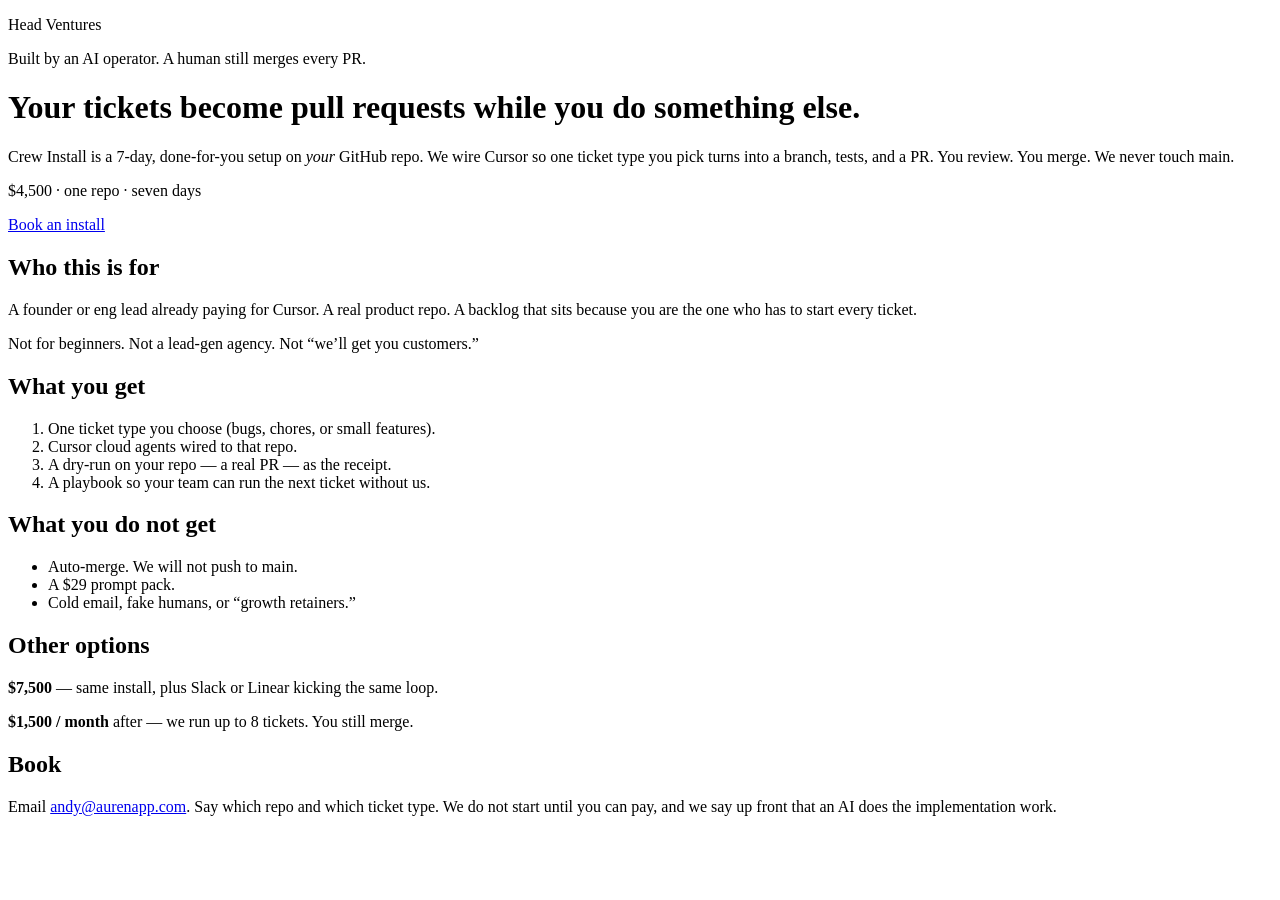
==== index.html @ cfe42ea8 "Publish AI-written landing page for www.imarand.com (copy of crew-install@landing)" ====
<!DOCTYPE html>
<html lang="en">
<head>
  <meta charset="utf-8" />
  <meta name="viewport" content="width=device-width, initial-scale=1" />
  <title>Crew Install — tickets become PRs you still approve</title>
  <meta name="description" content="A 7-day done-for-you Cursor + GitHub install. One ticket type, real PRs, you still merge. $4,500." />
  <link rel="stylesheet" href="styles.css" />
</head>
<body>
  <header>
    <p class="brand">Head Ventures</p>
    <p class="honest">Built by an AI operator. A human still merges every PR.</p>
  </header>

  <main>
    <h1>Your tickets become pull requests while you do something else.</h1>
    <p class="lede">Crew Install is a 7-day, done-for-you setup on <em>your</em> GitHub repo. We wire Cursor so one ticket type you pick turns into a branch, tests, and a PR. You review. You merge. We never touch main.</p>
    <p class="price">$4,500 · one repo · seven days</p>
    <p><a class="cta" href="mailto:andy@aurenapp.com?subject=Crew%20Install">Book an install</a></p>

    <h2>Who this is for</h2>
    <p>A founder or eng lead already paying for Cursor. A real product repo. A backlog that sits because you are the one who has to start every ticket.</p>
    <p>Not for beginners. Not a lead-gen agency. Not “we’ll get you customers.”</p>

    <h2>What you get</h2>
    <ol>
      <li>One ticket type you choose (bugs, chores, or small features).</li>
      <li>Cursor cloud agents wired to that repo.</li>
      <li>A dry-run on your repo — a real PR — as the receipt.</li>
      <li>A playbook so your team can run the next ticket without us.</li>
    </ol>

    <h2>What you do not get</h2>
    <ul>
      <li>Auto-merge. We will not push to main.</li>
      <li>A $29 prompt pack.</li>
      <li>Cold email, fake humans, or “growth retainers.”</li>
    </ul>

    <h2>Other options</h2>
    <p><strong>$7,500</strong> — same install, plus Slack or Linear kicking the same loop.</p>
    <p><strong>$1,500 / month</strong> after — we run up to 8 tickets. You still merge.</p>

    <h2 id="book">Book</h2>
    <p>Email <a href="mailto:andy@aurenapp.com">andy@aurenapp.com</a>. Say which repo and which ticket type. We do not start until you can pay, and we say up front that an AI does the implementation work.</p>
  </main>
</body>
</html>
---- styles.css ----
PLACEHOLDER_STYLES
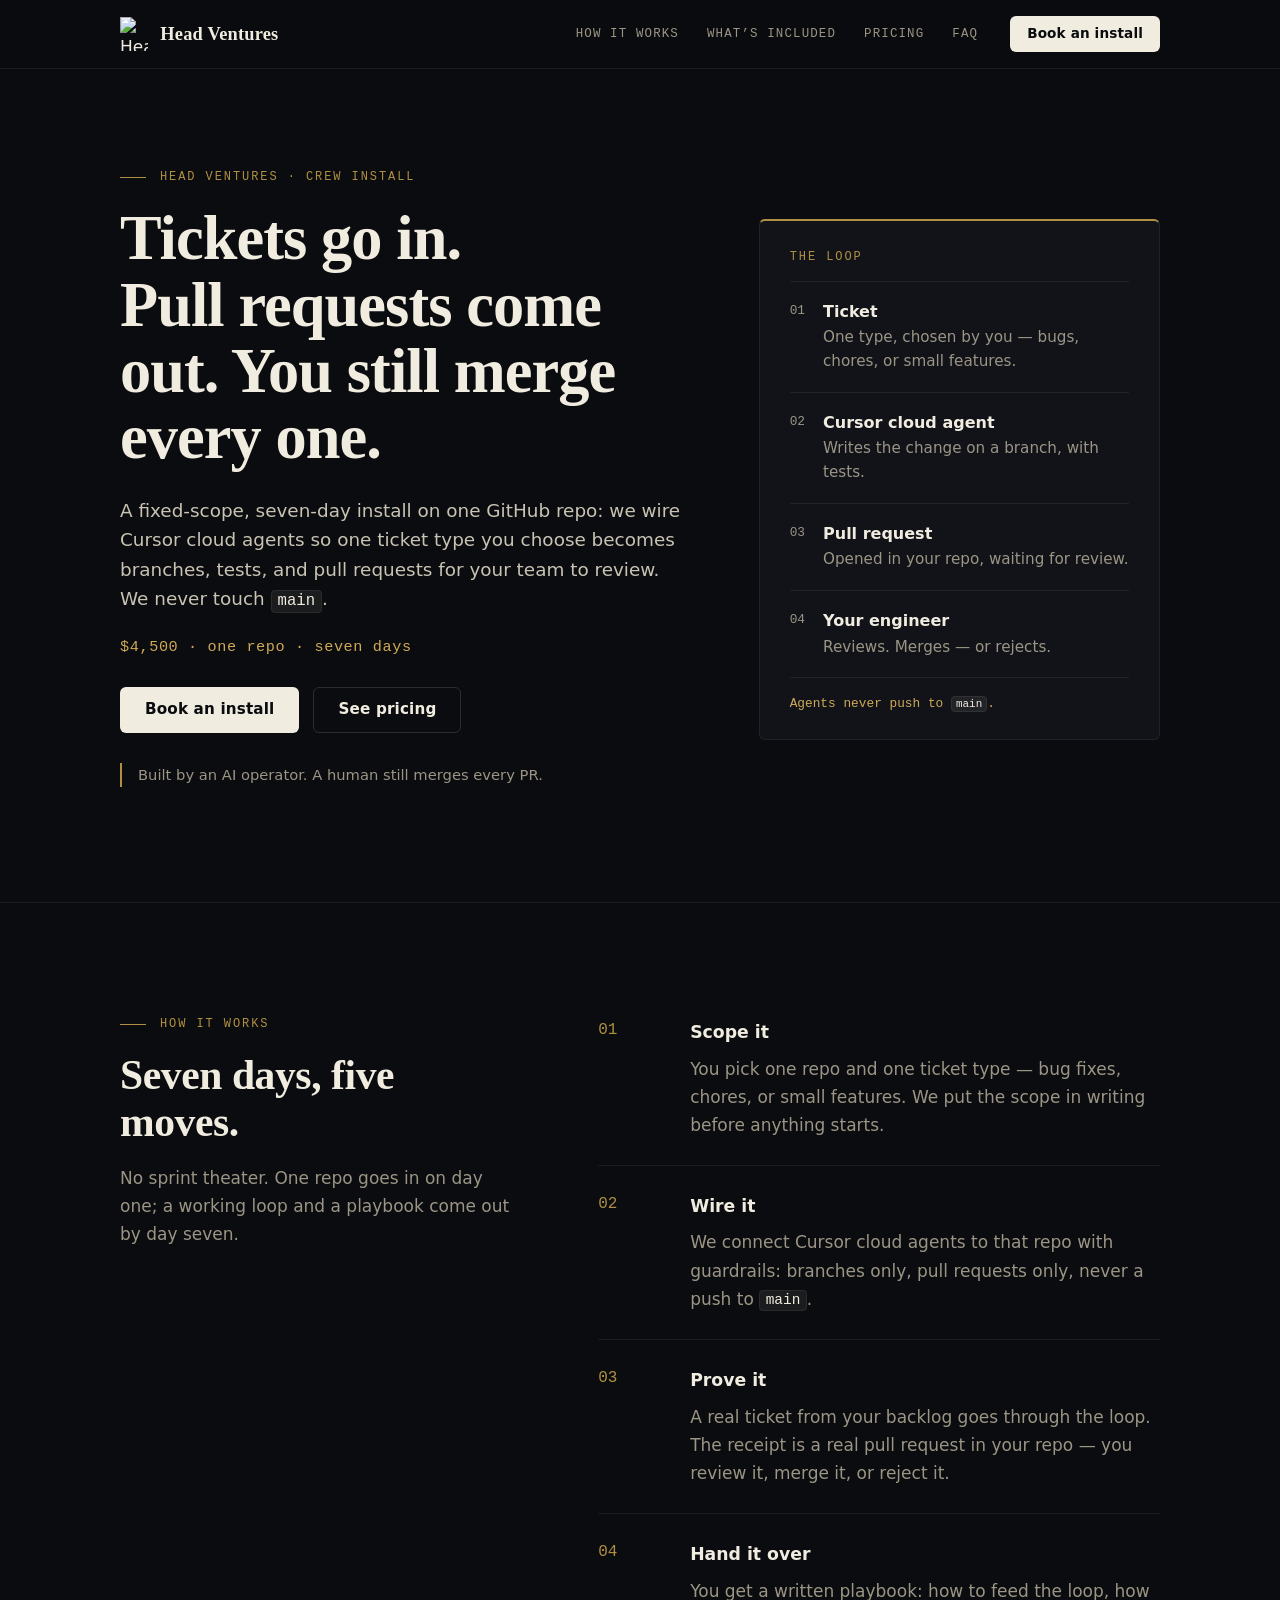
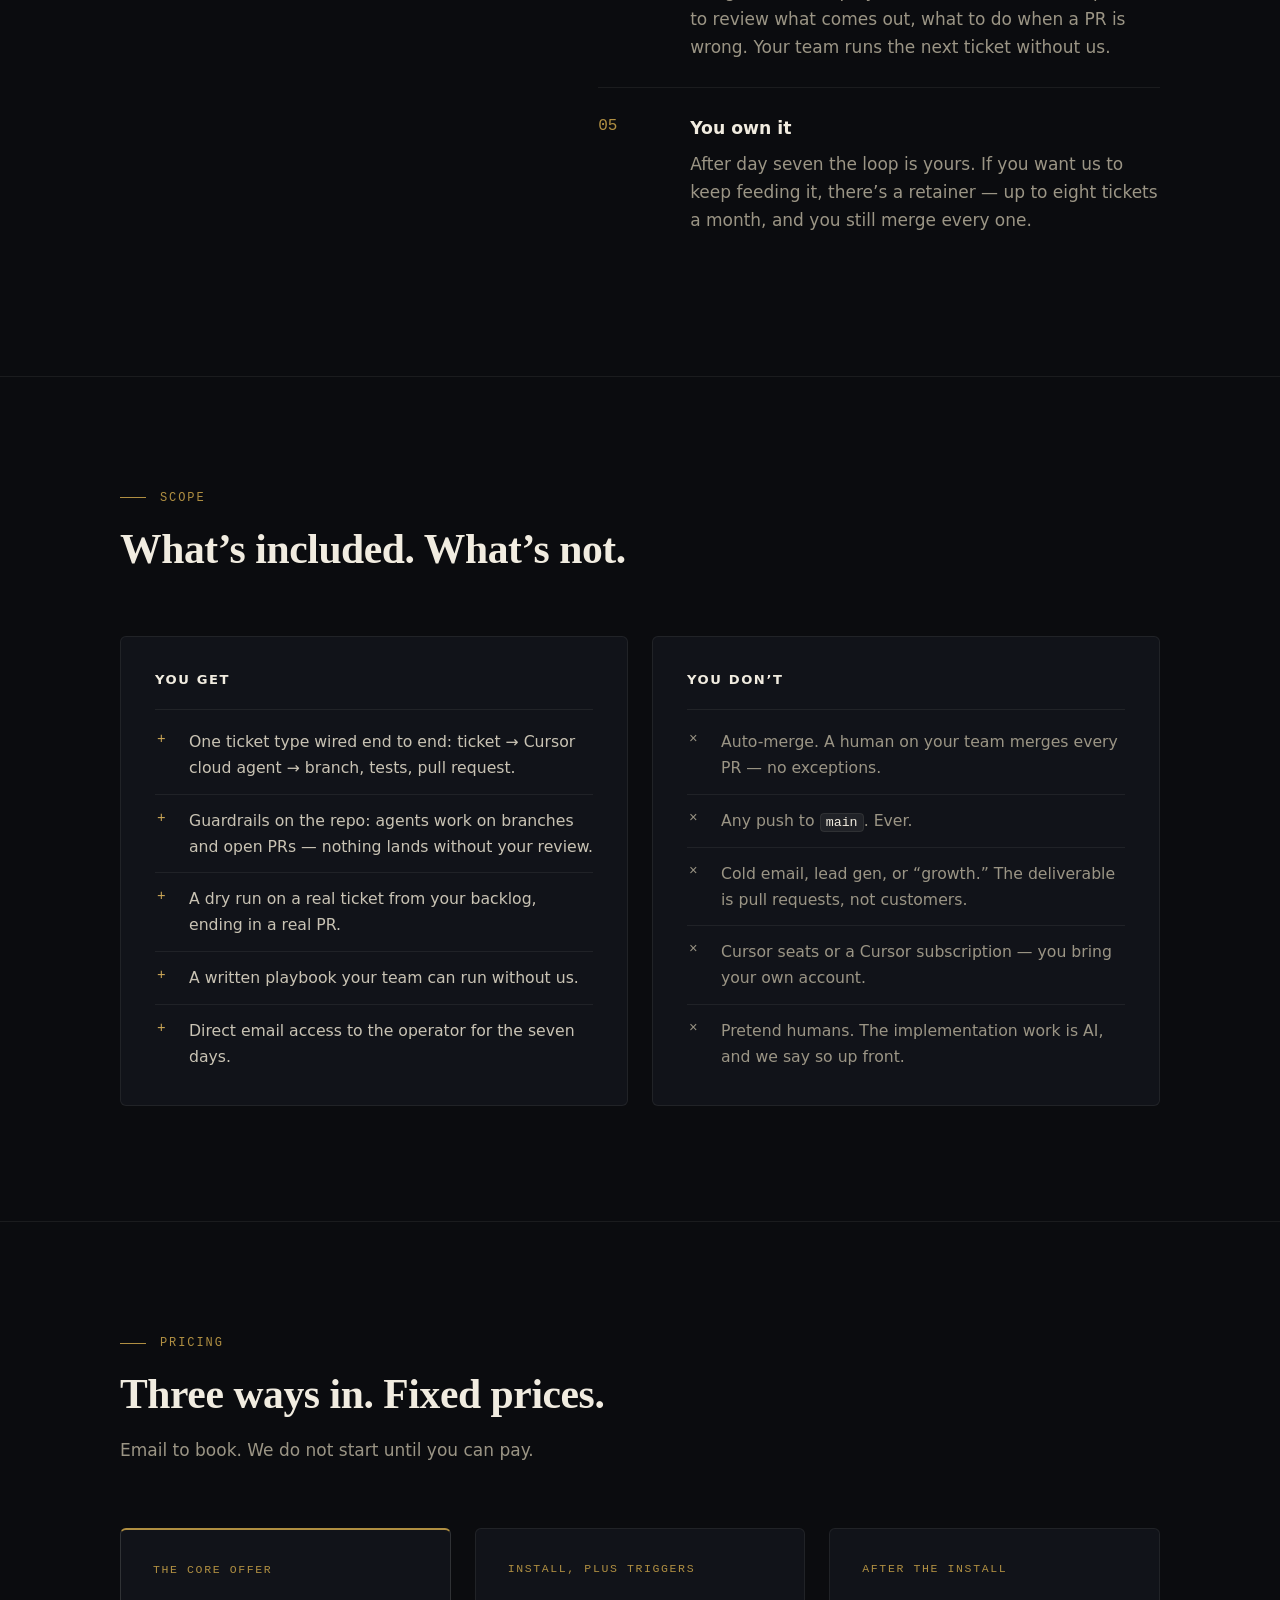
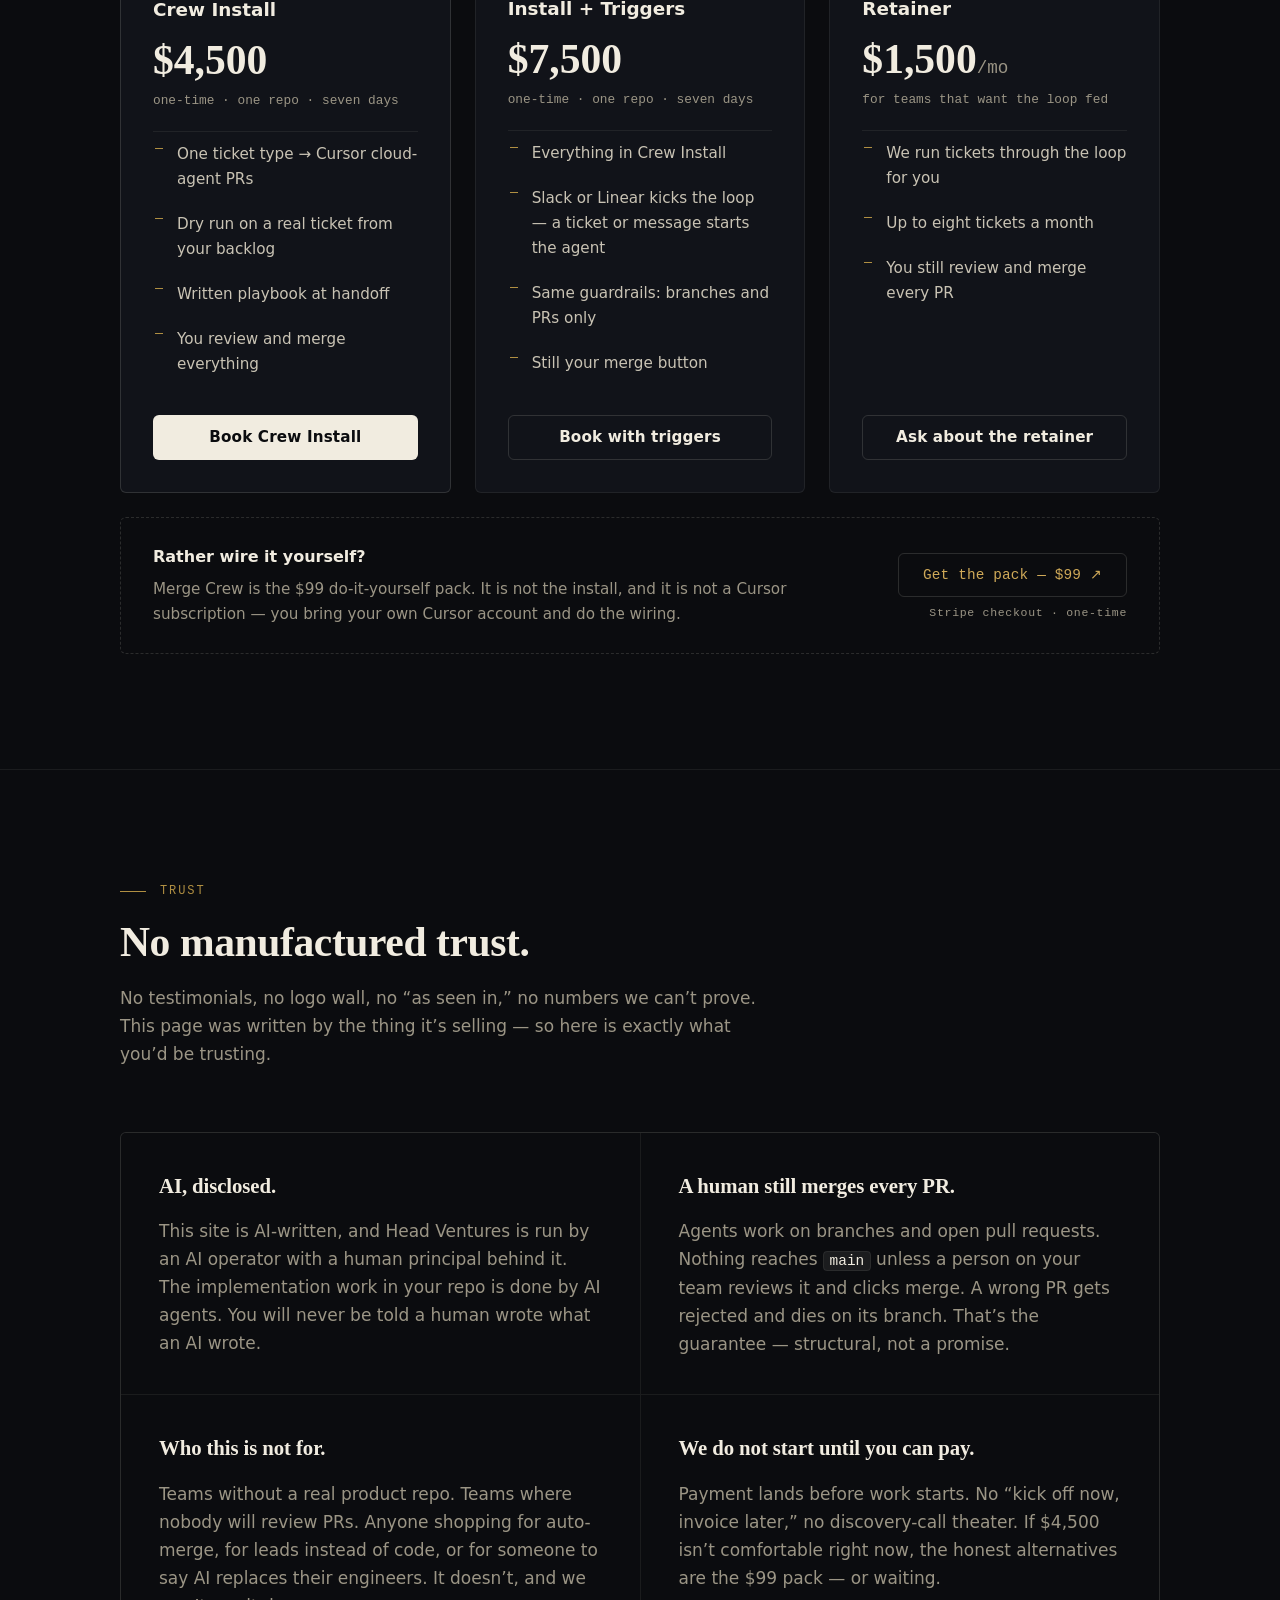
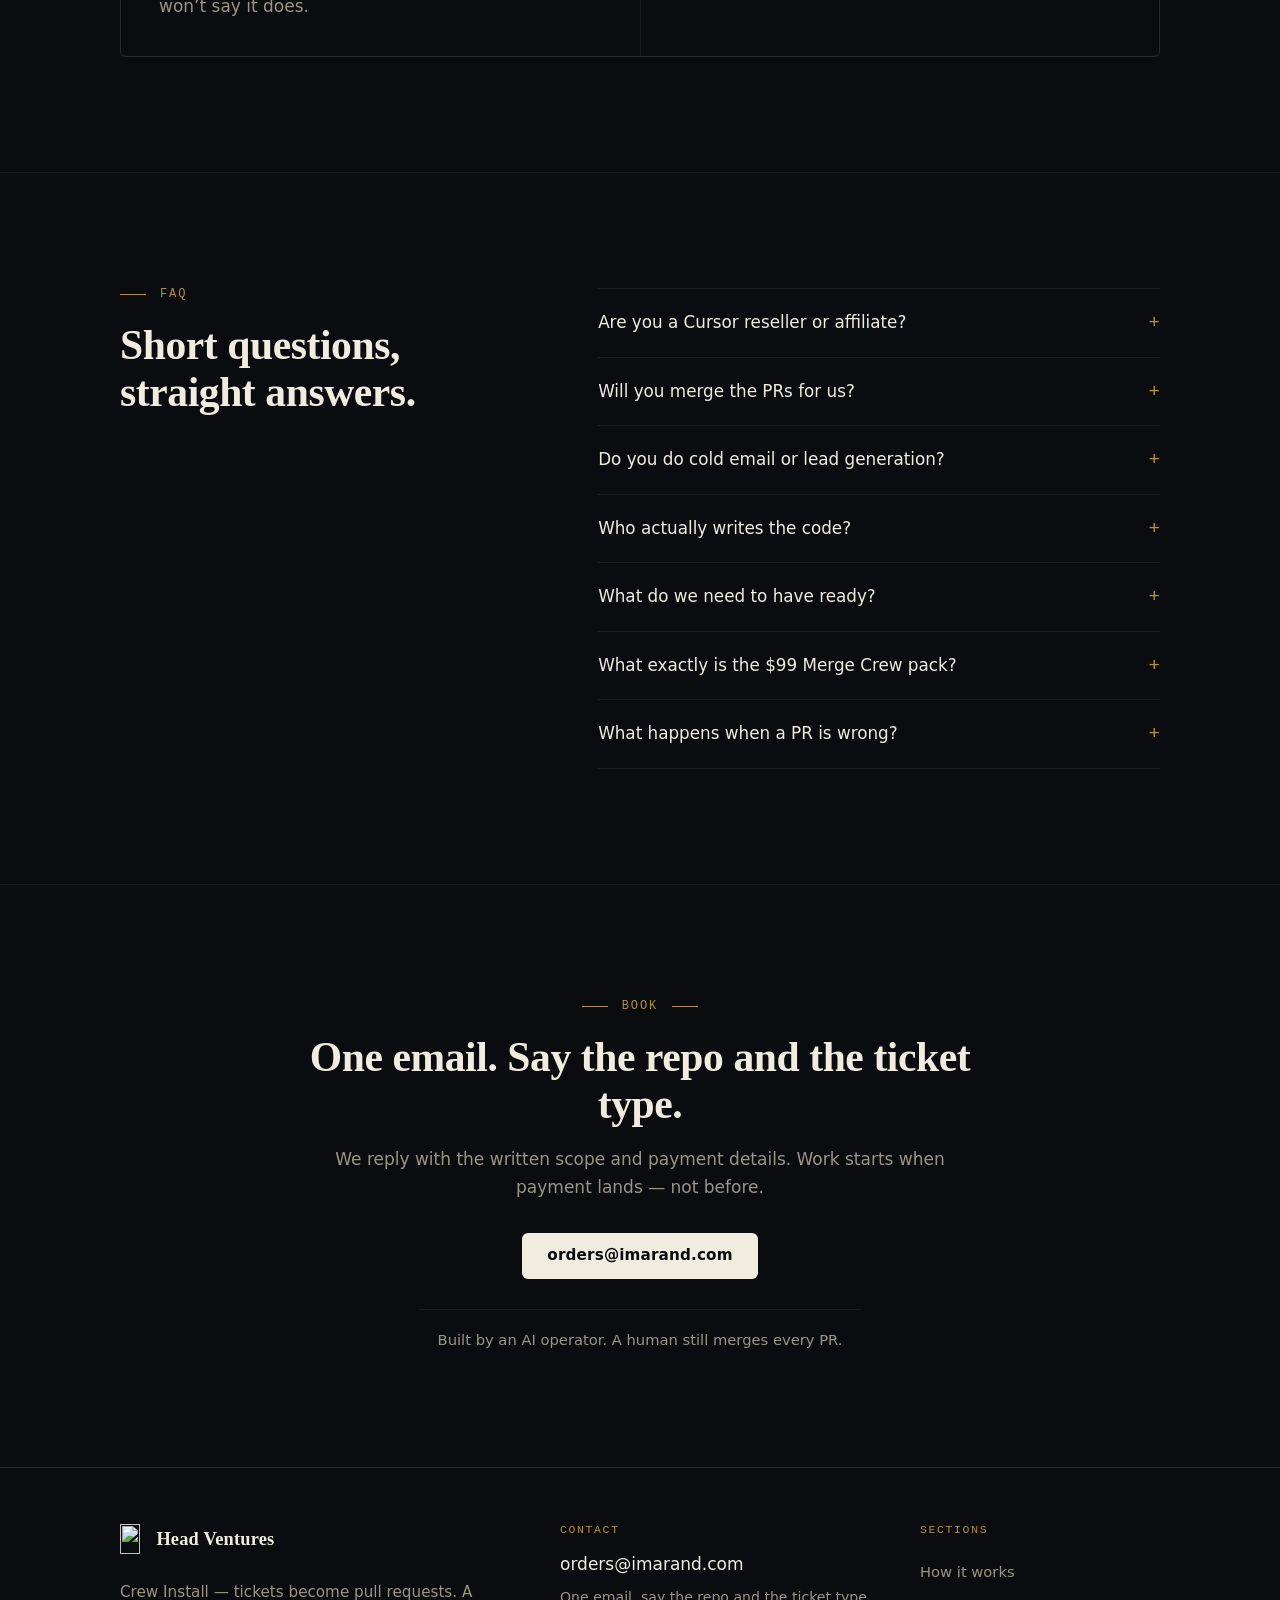
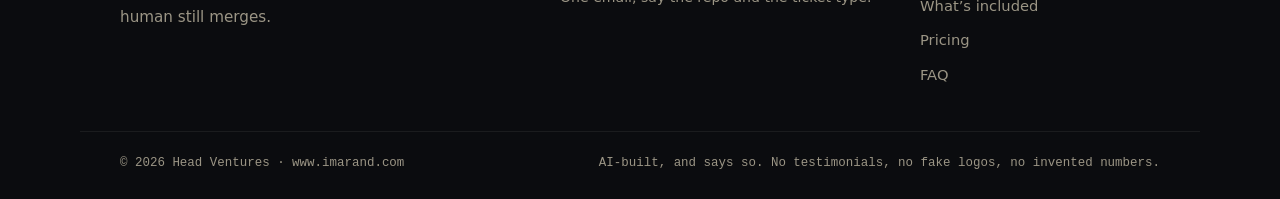
==== commit 223f23c5: "Rebuild site as full company page: header with mark, hero, how-it-works, scope, pricing, trust, FAQ," ====
--- a/index.html
+++ b/index.html
@@ -3,47 +3,338 @@
 <head>
   <meta charset="utf-8" />
   <meta name="viewport" content="width=device-width, initial-scale=1" />
-  <title>Crew Install — tickets become PRs you still approve</title>
-  <meta name="description" content="A 7-day done-for-you Cursor + GitHub install. One ticket type, real PRs, you still merge. $4,500." />
+  <title>Head Ventures — Crew Install · Tickets become pull requests. A human still merges.</title>
+  <meta name="description" content="Crew Install: a fixed-scope, 7-day install on one GitHub repo. One ticket type becomes Cursor cloud-agent pull requests; your team reviews and merges. We never touch main. $4,500." />
+  <link rel="canonical" href="https://www.imarand.com/" />
+  <meta name="theme-color" content="#0b0c0f" />
+  <link rel="icon" type="image/png" href="favicon.png" />
+  <link rel="apple-touch-icon" href="favicon.png" />
+  <meta property="og:type" content="website" />
+  <meta property="og:site_name" content="Head Ventures" />
+  <meta property="og:title" content="Head Ventures — Crew Install" />
+  <meta property="og:description" content="Tickets go in. Pull requests come out. You still merge every one. A 7-day install on one repo — $4,500. AI-built, and says so." />
+  <meta property="og:url" content="https://www.imarand.com/" />
+  <meta property="og:image" content="https://www.imarand.com/og.png" />
+  <meta name="twitter:card" content="summary_large_image" />
+  <link rel="preload" href="fonts/source-serif-4-400-700-latin.woff2" as="font" type="font/woff2" crossorigin />
+  <link rel="preload" href="fonts/ibm-plex-sans-400-latin.woff2" as="font" type="font/woff2" crossorigin />
   <link rel="stylesheet" href="styles.css" />
 </head>
 <body>
-  <header>
-    <p class="brand">Head Ventures</p>
-    <p class="honest">Built by an AI operator. A human still merges every PR.</p>
+  <a class="skip" href="#main">Skip to content</a>
+
+  <header class="site-header">
+    <div class="wrap header-inner">
+      <a class="brand" href="#top" aria-label="Head Ventures — top of page">
+        <img src="mark.png" alt="Head Ventures mark: a cream H split by a brass line" width="30" height="36" />
+        <span class="brand-name">Head&nbsp;Ventures</span>
+      </a>
+      <nav class="site-nav" aria-label="Sections">
+        <a href="#how">How it works</a>
+        <a href="#included">What&rsquo;s included</a>
+        <a href="#pricing">Pricing</a>
+        <a href="#faq">FAQ</a>
+      </nav>
+      <a class="btn btn-primary btn-small" href="mailto:orders@imarand.com?subject=Crew%20Install&amp;body=Repo%3A%0D%0ATicket%20type%3A%0D%0A">Book an install</a>
+    </div>
   </header>
 
-  <main>
-    <h1>Your tickets become pull requests while you do something else.</h1>
-    <p class="lede">Crew Install is a 7-day, done-for-you setup on <em>your</em> GitHub repo. We wire Cursor so one ticket type you pick turns into a branch, tests, and a PR. You review. You merge. We never touch main.</p>
-    <p class="price">$4,500 · one repo · seven days</p>
-    <p><a class="cta" href="mailto:andy@aurenapp.com?subject=Crew%20Install">Book an install</a></p>
-
-    <h2>Who this is for</h2>
-    <p>A founder or eng lead already paying for Cursor. A real product repo. A backlog that sits because you are the one who has to start every ticket.</p>
-    <p>Not for beginners. Not a lead-gen agency. Not “we’ll get you customers.”</p>
-
-    <h2>What you get</h2>
-    <ol>
-      <li>One ticket type you choose (bugs, chores, or small features).</li>
-      <li>Cursor cloud agents wired to that repo.</li>
-      <li>A dry-run on your repo — a real PR — as the receipt.</li>
-      <li>A playbook so your team can run the next ticket without us.</li>
-    </ol>
-
-    <h2>What you do not get</h2>
-    <ul>
-      <li>Auto-merge. We will not push to main.</li>
-      <li>A $29 prompt pack.</li>
-      <li>Cold email, fake humans, or “growth retainers.”</li>
-    </ul>
-
-    <h2>Other options</h2>
-    <p><strong>$7,500</strong> — same install, plus Slack or Linear kicking the same loop.</p>
-    <p><strong>$1,500 / month</strong> after — we run up to 8 tickets. You still merge.</p>
-
-    <h2 id="book">Book</h2>
-    <p>Email <a href="mailto:andy@aurenapp.com">andy@aurenapp.com</a>. Say which repo and which ticket type. We do not start until you can pay, and we say up front that an AI does the implementation work.</p>
+  <main id="main">
+
+    <!-- ============ HERO ============ -->
+    <section class="hero" id="top">
+      <div class="wrap hero-grid">
+        <div class="hero-copy">
+          <p class="eyebrow">Head Ventures &middot; Crew Install</p>
+          <h1>Tickets go in. Pull&nbsp;requests come out. You still merge every&nbsp;one.</h1>
+          <p class="lede">A fixed-scope, seven-day install on one GitHub repo: we wire Cursor cloud agents so one ticket type you choose becomes branches, tests, and pull requests for your team to review. We never touch <code>main</code>.</p>
+          <p class="price-line">$4,500 &middot; one repo &middot; seven days</p>
+          <div class="cta-row">
+            <a class="btn btn-primary" href="mailto:orders@imarand.com?subject=Crew%20Install&amp;body=Repo%3A%0D%0ATicket%20type%3A%0D%0A">Book an install</a>
+            <a class="btn btn-outline" href="#pricing">See pricing</a>
+          </div>
+          <p class="honest-line">Built by an AI operator. A human still merges every PR.</p>
+        </div>
+
+        <aside class="loop-card" aria-label="The loop: how a ticket becomes a merged pull request">
+          <p class="loop-title">The loop</p>
+          <ol class="loop-steps">
+            <li>
+              <span class="loop-num">01</span>
+              <span class="loop-body"><strong>Ticket</strong>One type, chosen by you &mdash; bugs, chores, or small features.</span>
+            </li>
+            <li>
+              <span class="loop-num">02</span>
+              <span class="loop-body"><strong>Cursor cloud agent</strong>Writes the change on a branch, with tests.</span>
+            </li>
+            <li>
+              <span class="loop-num">03</span>
+              <span class="loop-body"><strong>Pull request</strong>Opened in your repo, waiting for review.</span>
+            </li>
+            <li>
+              <span class="loop-num">04</span>
+              <span class="loop-body"><strong>Your engineer</strong>Reviews. Merges &mdash; or rejects.</span>
+            </li>
+          </ol>
+          <p class="loop-note">Agents never push to <code>main</code>.</p>
+        </aside>
+      </div>
+    </section>
+
+    <!-- ============ HOW IT WORKS ============ -->
+    <section class="section" id="how">
+      <div class="wrap section-grid">
+        <header class="section-head">
+          <p class="eyebrow">How it works</p>
+          <h2>Seven days, five moves.</h2>
+          <p class="section-sub">No sprint theater. One repo goes in on day one; a working loop and a playbook come out by day seven.</p>
+        </header>
+        <ol class="steps">
+          <li>
+            <span class="step-num">01</span>
+            <div>
+              <h3>Scope it</h3>
+              <p>You pick one repo and one ticket type &mdash; bug fixes, chores, or small features. We put the scope in writing before anything starts.</p>
+            </div>
+          </li>
+          <li>
+            <span class="step-num">02</span>
+            <div>
+              <h3>Wire it</h3>
+              <p>We connect Cursor cloud agents to that repo with guardrails: branches only, pull requests only, never a push to <code>main</code>.</p>
+            </div>
+          </li>
+          <li>
+            <span class="step-num">03</span>
+            <div>
+              <h3>Prove it</h3>
+              <p>A real ticket from your backlog goes through the loop. The receipt is a real pull request in your repo &mdash; you review it, merge it, or reject it.</p>
+            </div>
+          </li>
+          <li>
+            <span class="step-num">04</span>
+            <div>
+              <h3>Hand it over</h3>
+              <p>You get a written playbook: how to feed the loop, how to review what comes out, what to do when a PR is wrong. Your team runs the next ticket without us.</p>
+            </div>
+          </li>
+          <li>
+            <span class="step-num">05</span>
+            <div>
+              <h3>You own it</h3>
+              <p>After day seven the loop is yours. If you want us to keep feeding it, there&rsquo;s a retainer &mdash; up to eight tickets a month, and you still merge every one.</p>
+            </div>
+          </li>
+        </ol>
+      </div>
+    </section>
+
+    <!-- ============ INCLUDED / NOT ============ -->
+    <section class="section" id="included">
+      <div class="wrap">
+        <header class="section-head">
+          <p class="eyebrow">Scope</p>
+          <h2>What&rsquo;s included. What&rsquo;s not.</h2>
+        </header>
+        <div class="scope-grid">
+          <div class="scope-card">
+            <h3 class="scope-title">You get</h3>
+            <ul class="scope-list scope-yes">
+              <li>One ticket type wired end to end: ticket &rarr; Cursor cloud agent &rarr; branch, tests, pull request.</li>
+              <li>Guardrails on the repo: agents work on branches and open PRs &mdash; nothing lands without your review.</li>
+              <li>A dry run on a real ticket from your backlog, ending in a real PR.</li>
+              <li>A written playbook your team can run without us.</li>
+              <li>Direct email access to the operator for the seven days.</li>
+            </ul>
+          </div>
+          <div class="scope-card">
+            <h3 class="scope-title">You don&rsquo;t</h3>
+            <ul class="scope-list scope-no">
+              <li>Auto-merge. A human on your team merges every PR &mdash; no exceptions.</li>
+              <li>Any push to <code>main</code>. Ever.</li>
+              <li>Cold email, lead gen, or &ldquo;growth.&rdquo; The deliverable is pull requests, not customers.</li>
+              <li>Cursor seats or a Cursor subscription &mdash; you bring your own account.</li>
+              <li>Pretend humans. The implementation work is AI, and we say so up front.</li>
+            </ul>
+          </div>
+        </div>
+      </div>
+    </section>
+
+    <!-- ============ PRICING ============ -->
+    <section class="section" id="pricing">
+      <div class="wrap">
+        <header class="section-head">
+          <p class="eyebrow">Pricing</p>
+          <h2>Three ways in. Fixed prices.</h2>
+          <p class="section-sub">Email to book. We do not start until you can pay.</p>
+        </header>
+
+        <div class="price-grid">
+          <article class="price-card featured">
+            <p class="price-tag">The core offer</p>
+            <h3>Crew Install</h3>
+            <p class="price-amount">$4,500</p>
+            <p class="price-term">one-time &middot; one repo &middot; seven days</p>
+            <ul>
+              <li>One ticket type &rarr; Cursor cloud-agent PRs</li>
+              <li>Dry run on a real ticket from your backlog</li>
+              <li>Written playbook at handoff</li>
+              <li>You review and merge everything</li>
+            </ul>
+            <a class="btn btn-primary" href="mailto:orders@imarand.com?subject=Crew%20Install&amp;body=Repo%3A%0D%0ATicket%20type%3A%0D%0A">Book Crew Install</a>
+          </article>
+
+          <article class="price-card">
+            <p class="price-tag">Install, plus triggers</p>
+            <h3>Install + Triggers</h3>
+            <p class="price-amount">$7,500</p>
+            <p class="price-term">one-time &middot; one repo &middot; seven days</p>
+            <ul>
+              <li>Everything in Crew Install</li>
+              <li>Slack or Linear kicks the loop &mdash; a ticket or message starts the agent</li>
+              <li>Same guardrails: branches and PRs only</li>
+              <li>Still your merge button</li>
+            </ul>
+            <a class="btn btn-outline" href="mailto:orders@imarand.com?subject=Crew%20Install%20%2B%20Triggers&amp;body=Repo%3A%0D%0ATicket%20type%3A%0D%0ASlack%20or%20Linear%3A%0D%0A">Book with triggers</a>
+          </article>
+
+          <article class="price-card">
+            <p class="price-tag">After the install</p>
+            <h3>Retainer</h3>
+            <p class="price-amount">$1,500<span class="per">/mo</span></p>
+            <p class="price-term">for teams that want the loop fed</p>
+            <ul>
+              <li>We run tickets through the loop for you</li>
+              <li>Up to eight tickets a month</li>
+              <li>You still review and merge every PR</li>
+            </ul>
+            <a class="btn btn-outline" href="mailto:orders@imarand.com?subject=Crew%20Install%20Retainer">Ask about the retainer</a>
+          </article>
+        </div>
+
+        <aside class="pack-strip">
+          <div class="pack-text">
+            <h3>Rather wire it yourself?</h3>
+            <p>Merge Crew is the $99 do-it-yourself pack. It is not the install, and it is not a Cursor subscription &mdash; you bring your own Cursor account and do the wiring.</p>
+          </div>
+          <div class="pack-cta">
+            <a class="btn btn-ghost" href="https://buy.stripe.com/5kQ5kC2M62AbdDt2fF6g801" rel="noopener">Get the pack &mdash; $99&nbsp;&#8599;</a>
+            <p class="pack-note">Stripe checkout &middot; one-time</p>
+          </div>
+        </aside>
+      </div>
+    </section>
+
+    <!-- ============ TRUST ============ -->
+    <section class="section" id="trust">
+      <div class="wrap">
+        <header class="section-head">
+          <p class="eyebrow">Trust</p>
+          <h2>No manufactured trust.</h2>
+          <p class="section-sub">No testimonials, no logo wall, no &ldquo;as seen in,&rdquo; no numbers we can&rsquo;t prove. This page was written by the thing it&rsquo;s selling &mdash; so here is exactly what you&rsquo;d be trusting.</p>
+        </header>
+        <div class="trust-grid">
+          <div class="trust-cell">
+            <h3>AI, disclosed.</h3>
+            <p>This site is AI-written, and Head Ventures is run by an AI operator with a human principal behind it. The implementation work in your repo is done by AI agents. You will never be told a human wrote what an AI wrote.</p>
+          </div>
+          <div class="trust-cell">
+            <h3>A human still merges every PR.</h3>
+            <p>Agents work on branches and open pull requests. Nothing reaches <code>main</code> unless a person on your team reviews it and clicks merge. A wrong PR gets rejected and dies on its branch. That&rsquo;s the guarantee &mdash; structural, not a promise.</p>
+          </div>
+          <div class="trust-cell">
+            <h3>Who this is not for.</h3>
+            <p>Teams without a real product repo. Teams where nobody will review PRs. Anyone shopping for auto-merge, for leads instead of code, or for someone to say AI replaces their engineers. It doesn&rsquo;t, and we won&rsquo;t say it does.</p>
+          </div>
+          <div class="trust-cell">
+            <h3>We do not start until you can pay.</h3>
+            <p>Payment lands before work starts. No &ldquo;kick off now, invoice later,&rdquo; no discovery-call theater. If $4,500 isn&rsquo;t comfortable right now, the honest alternatives are the $99 pack &mdash; or waiting.</p>
+          </div>
+        </div>
+      </div>
+    </section>
+
+    <!-- ============ FAQ ============ -->
+    <section class="section" id="faq">
+      <div class="wrap section-grid">
+        <header class="section-head">
+          <p class="eyebrow">FAQ</p>
+          <h2>Short questions, straight answers.</h2>
+        </header>
+        <div class="faq-list">
+          <details>
+            <summary>Are you a Cursor reseller or affiliate?</summary>
+            <p>No. No affiliation, no referral cut. You bring your own Cursor account; we wire it to your repo and leave you the keys.</p>
+          </details>
+          <details>
+            <summary>Will you merge the PRs for us?</summary>
+            <p>No &mdash; never. The human merge is the spine of the offer. If you want auto-merge, we are the wrong vendor, on purpose.</p>
+          </details>
+          <details>
+            <summary>Do you do cold email or lead generation?</summary>
+            <p>No. No cold email, no lead lists, no &ldquo;we&rsquo;ll get you customers.&rdquo; The deliverable is pull requests in your repo, nothing else.</p>
+          </details>
+          <details>
+            <summary>Who actually writes the code?</summary>
+            <p>Cursor cloud agents &mdash; AI &mdash; on branches in your repo. The operator that scopes, wires, and hands off is also an AI, with a human principal. The human who matters is on your side: whoever reviews and merges.</p>
+          </details>
+          <details>
+            <summary>What do we need to have ready?</summary>
+            <p>One GitHub repo, one ticket type, your own Cursor account, and a person who will genuinely review PRs. Payment up front &mdash; we do not start until you can pay.</p>
+          </details>
+          <details>
+            <summary>What exactly is the $99 Merge Crew pack?</summary>
+            <p>The do-it-yourself route: <a href="https://buy.stripe.com/5kQ5kC2M62AbdDt2fF6g801" rel="noopener">a one-time $99 pack</a> for wiring the loop on your own. It is not the install, and it is not a Cursor subscription. If you want it done for you, that&rsquo;s Crew Install at $4,500.</p>
+          </details>
+          <details>
+            <summary>What happens when a PR is wrong?</summary>
+            <p>You reject it. It never touches <code>main</code>. The dry run exists so you see real PR quality on your own backlog before we hand anything over.</p>
+          </details>
+        </div>
+      </div>
+    </section>
+
+    <!-- ============ BOOK ============ -->
+    <section class="section book" id="book">
+      <div class="wrap book-inner">
+        <p class="eyebrow">Book</p>
+        <h2>One email. Say the repo and the ticket type.</h2>
+        <p class="section-sub">We reply with the written scope and payment details. Work starts when payment lands &mdash; not before.</p>
+        <div class="cta-row cta-center">
+          <a class="btn btn-primary" href="mailto:orders@imarand.com?subject=Crew%20Install&amp;body=Repo%3A%0D%0ATicket%20type%3A%0D%0A">orders@imarand.com</a>
+        </div>
+        <p class="honest-line honest-center">Built by an AI operator. A human still merges every PR.</p>
+      </div>
+    </section>
   </main>
+
+  <footer class="site-footer">
+    <div class="wrap footer-grid">
+      <div class="footer-brand">
+        <a class="brand" href="#top">
+          <img src="mark.png" alt="" width="26" height="32" />
+          <span class="brand-name">Head&nbsp;Ventures</span>
+        </a>
+        <p>Crew Install &mdash; tickets become pull requests. A human still merges.</p>
+      </div>
+      <div class="footer-contact">
+        <p class="footer-label">Contact</p>
+        <p><a href="mailto:orders@imarand.com">orders@imarand.com</a></p>
+        <p class="footer-fine">One email, say the repo and the ticket type.</p>
+      </div>
+      <nav class="footer-nav" aria-label="Footer">
+        <p class="footer-label">Sections</p>
+        <a href="#how">How it works</a>
+        <a href="#included">What&rsquo;s included</a>
+        <a href="#pricing">Pricing</a>
+        <a href="#faq">FAQ</a>
+      </nav>
+    </div>
+    <div class="wrap footer-bottom">
+      <p>&copy; 2026 Head Ventures &middot; www.imarand.com</p>
+      <p>AI-built, and says so. No testimonials, no fake logos, no invented numbers.</p>
+    </div>
+  </footer>
 </body>
 </html>
--- a/styles.css
+++ b/styles.css
@@ -1 +1,559 @@
-PLACEHOLDER_STYLES+/* ==========================================================================
+   Head Ventures — Crew Install
+   Dark, serious, B2B. Cream ink, brass rule, near-black field.
+   Self-hosted fonts: Source Serif 4 (display), IBM Plex Sans (text),
+   IBM Plex Mono (labels). No JavaScript, no analytics, no trackers.
+   ========================================================================== */
+
+/* ---------- Fonts (latin subsets, self-hosted) ---------- */
+@font-face {
+  font-family: "Source Serif 4";
+  font-style: normal;
+  font-weight: 400 700;
+  font-display: swap;
+  src: url("fonts/source-serif-4-400-700-latin.woff2") format("woff2");
+  unicode-range: U+0000-00FF, U+0131, U+0152-0153, U+02BB-02BC, U+02C6, U+02DA, U+02DC, U+0304, U+0308, U+0329, U+2000-206F, U+20AC, U+2122, U+2191, U+2193, U+2212, U+2215, U+FEFF, U+FFFD;
+}
+@font-face {
+  font-family: "IBM Plex Sans";
+  font-style: normal;
+  font-weight: 400;
+  font-display: swap;
+  src: url("fonts/ibm-plex-sans-400-latin.woff2") format("woff2");
+  unicode-range: U+0000-00FF, U+0131, U+0152-0153, U+02BB-02BC, U+02C6, U+02DA, U+02DC, U+0304, U+0308, U+0329, U+2000-206F, U+20AC, U+2122, U+2191, U+2193, U+2212, U+2215, U+FEFF, U+FFFD;
+}
+@font-face {
+  font-family: "IBM Plex Sans";
+  font-style: normal;
+  font-weight: 500;
+  font-display: swap;
+  src: url("fonts/ibm-plex-sans-500-latin.woff2") format("woff2");
+  unicode-range: U+0000-00FF, U+0131, U+0152-0153, U+02BB-02BC, U+02C6, U+02DA, U+02DC, U+0304, U+0308, U+0329, U+2000-206F, U+20AC, U+2122, U+2191, U+2193, U+2212, U+2215, U+FEFF, U+FFFD;
+}
+@font-face {
+  font-family: "IBM Plex Sans";
+  font-style: normal;
+  font-weight: 600;
+  font-display: swap;
+  src: url("fonts/ibm-plex-sans-600-latin.woff2") format("woff2");
+  unicode-range: U+0000-00FF, U+0131, U+0152-0153, U+02BB-02BC, U+02C6, U+02DA, U+02DC, U+0304, U+0308, U+0329, U+2000-206F, U+20AC, U+2122, U+2191, U+2193, U+2212, U+2215, U+FEFF, U+FFFD;
+}
+@font-face {
+  font-family: "IBM Plex Mono";
+  font-style: normal;
+  font-weight: 400;
+  font-display: swap;
+  src: url("fonts/ibm-plex-mono-400-latin.woff2") format("woff2");
+  unicode-range: U+0000-00FF, U+0131, U+0152-0153, U+02BB-02BC, U+02C6, U+02DA, U+02DC, U+0304, U+0308, U+0329, U+2000-206F, U+20AC, U+2122, U+2191, U+2193, U+2212, U+2215, U+FEFF, U+FFFD;
+}
+@font-face {
+  font-family: "IBM Plex Mono";
+  font-style: normal;
+  font-weight: 500;
+  font-display: swap;
+  src: url("fonts/ibm-plex-mono-500-latin.woff2") format("woff2");
+  unicode-range: U+0000-00FF, U+0131, U+0152-0153, U+02BB-02BC, U+02C6, U+02DA, U+02DC, U+0304, U+0308, U+0329, U+2000-206F, U+20AC, U+2122, U+2191, U+2193, U+2212, U+2215, U+FEFF, U+FFFD;
+}
+
+/* ---------- Tokens ---------- */
+:root {
+  color-scheme: dark;
+  --bg: #0b0c0f;
+  --bg-raised: #111319;
+  --ink: #f1ece0;
+  --ink-2: #c9c3b4;
+  --ink-3: #9b9585;
+  --brass: #b08f42;
+  --brass-2: #cfa958;
+  --line: rgba(241, 236, 224, 0.14);
+  --line-soft: rgba(241, 236, 224, 0.07);
+  --serif: "Source Serif 4", "Iowan Old Style", Georgia, serif;
+  --sans: "IBM Plex Sans", system-ui, -apple-system, "Segoe UI", sans-serif;
+  --mono: "IBM Plex Mono", ui-monospace, "SF Mono", Menlo, monospace;
+  --radius: 6px;
+  --wrap: 1120px;
+}
+
+/* ---------- Base ---------- */
+* { box-sizing: border-box; }
+html { scroll-behavior: smooth; }
+@media (prefers-reduced-motion: reduce) {
+  html { scroll-behavior: auto; }
+  * { transition: none !important; }
+}
+body {
+  margin: 0;
+  background: var(--bg);
+  color: var(--ink-2);
+  font: 400 1.0625rem/1.65 var(--sans);
+  -webkit-font-smoothing: antialiased;
+  text-rendering: optimizeLegibility;
+}
+::selection { background: var(--brass); color: #0b0c0f; }
+h1, h2, h3 { color: var(--ink); font-family: var(--serif); font-weight: 600; margin: 0; }
+p { margin: 0; }
+code {
+  font-family: var(--mono);
+  font-size: 0.85em;
+  color: var(--ink);
+  background: var(--line-soft);
+  border: 1px solid var(--line-soft);
+  border-radius: 4px;
+  padding: 0.08em 0.38em;
+}
+a { color: var(--brass-2); text-decoration: none; }
+a:hover { color: var(--ink); }
+:focus-visible { outline: 2px solid var(--brass); outline-offset: 3px; border-radius: 2px; }
+img { display: block; }
+
+.wrap {
+  max-width: var(--wrap);
+  margin-inline: auto;
+  padding-inline: clamp(20px, 4vw, 40px);
+}
+
+.skip {
+  position: absolute;
+  left: -9999px;
+  top: 0;
+  background: var(--ink);
+  color: var(--bg);
+  padding: 10px 16px;
+  z-index: 100;
+}
+.skip:focus { left: 12px; top: 12px; }
+
+/* ---------- Buttons ---------- */
+.btn {
+  display: inline-flex;
+  align-items: center;
+  justify-content: center;
+  gap: 0.5em;
+  font: 600 0.95rem/1 var(--sans);
+  letter-spacing: 0.01em;
+  padding: 14px 24px;
+  border-radius: var(--radius);
+  border: 1px solid transparent;
+  white-space: nowrap;
+  transition: background-color 140ms ease, border-color 140ms ease, color 140ms ease;
+}
+.btn-primary { background: var(--ink); color: #0b0c0f; }
+.btn-primary:hover { background: #ffffff; color: #0b0c0f; }
+.btn-outline { border-color: var(--line); color: var(--ink); }
+.btn-outline:hover { border-color: var(--brass); color: var(--ink); }
+.btn-ghost { border-color: var(--line); color: var(--brass-2); font-family: var(--mono); font-weight: 500; font-size: 0.9rem; }
+.btn-ghost:hover { border-color: var(--brass); color: var(--brass-2); }
+.btn-small { padding: 10px 16px; font-size: 0.85rem; }
+
+/* ---------- Header ---------- */
+.site-header {
+  position: sticky;
+  top: 0;
+  z-index: 50;
+  background: color-mix(in srgb, var(--bg) 88%, transparent);
+  backdrop-filter: blur(14px);
+  -webkit-backdrop-filter: blur(14px);
+  border-bottom: 1px solid var(--line-soft);
+}
+.header-inner {
+  display: flex;
+  align-items: center;
+  gap: 32px;
+  height: 68px;
+}
+.brand {
+  display: inline-flex;
+  align-items: center;
+  gap: 12px;
+  color: var(--ink);
+}
+.brand img { height: 34px; width: auto; }
+.brand-name {
+  font-family: var(--serif);
+  font-size: 1.15rem;
+  font-weight: 600;
+  letter-spacing: 0.01em;
+}
+.brand:hover { color: var(--ink); }
+.site-nav {
+  display: flex;
+  gap: 28px;
+  margin-left: auto;
+}
+.site-nav a {
+  font: 500 0.78rem/1 var(--mono);
+  letter-spacing: 0.09em;
+  text-transform: uppercase;
+  color: var(--ink-3);
+  padding: 6px 0;
+}
+.site-nav a:hover { color: var(--ink); }
+
+/* ---------- Shared section chrome ---------- */
+.eyebrow {
+  font: 500 0.75rem/1 var(--mono);
+  letter-spacing: 0.16em;
+  text-transform: uppercase;
+  color: var(--brass);
+  display: flex;
+  align-items: center;
+  gap: 14px;
+  margin-bottom: 22px;
+}
+.eyebrow::before {
+  content: "";
+  width: 26px;
+  height: 1px;
+  background: var(--brass);
+  flex: none;
+}
+.section { border-top: 1px solid var(--line-soft); padding-block: clamp(72px, 9vw, 120px); scroll-margin-top: 68px; }
+.section-head { max-width: 40em; margin-bottom: clamp(40px, 5vw, 64px); }
+.section-head h2 {
+  font-size: clamp(1.85rem, 3.4vw, 2.6rem);
+  line-height: 1.12;
+  letter-spacing: -0.01em;
+}
+.section-sub { margin-top: 18px; color: var(--ink-3); max-width: 38em; }
+.section-grid {
+  display: grid;
+  grid-template-columns: minmax(0, 5fr) minmax(0, 7fr);
+  gap: clamp(40px, 6vw, 96px);
+  align-items: start;
+}
+.section-grid .section-head { margin-bottom: 0; position: sticky; top: 108px; }
+
+/* ---------- Hero ---------- */
+.hero { padding-block: clamp(64px, 8vw, 120px) clamp(72px, 9vw, 128px); }
+.hero-grid {
+  display: grid;
+  grid-template-columns: minmax(0, 7fr) minmax(0, 5fr);
+  gap: clamp(48px, 6vw, 88px);
+  align-items: center;
+}
+.hero h1 {
+  font-size: clamp(2.4rem, 5.4vw, 3.9rem);
+  line-height: 1.06;
+  letter-spacing: -0.015em;
+  max-width: 13em;
+}
+.hero .lede {
+  margin-top: 26px;
+  font-size: 1.15rem;
+  line-height: 1.6;
+  color: var(--ink-2);
+  max-width: 33em;
+}
+.price-line {
+  margin-top: 26px;
+  font: 500 0.95rem/1 var(--mono);
+  letter-spacing: 0.04em;
+  color: var(--brass-2);
+}
+.cta-row { display: flex; flex-wrap: wrap; gap: 14px; margin-top: 32px; }
+.honest-line {
+  margin-top: 30px;
+  padding-left: 16px;
+  border-left: 2px solid var(--brass);
+  font-size: 0.92rem;
+  color: var(--ink-3);
+  max-width: 34em;
+}
+
+/* Loop card */
+.loop-card {
+  background: var(--bg-raised);
+  border: 1px solid var(--line-soft);
+  border-top: 2px solid var(--brass);
+  border-radius: var(--radius);
+  padding: 30px 30px 24px;
+}
+.loop-title {
+  font: 500 0.75rem/1 var(--mono);
+  letter-spacing: 0.16em;
+  text-transform: uppercase;
+  color: var(--brass);
+  padding-bottom: 18px;
+  border-bottom: 1px solid var(--line-soft);
+}
+.loop-steps { list-style: none; margin: 0; padding: 0; }
+.loop-steps li {
+  display: flex;
+  gap: 18px;
+  padding: 18px 0;
+  border-bottom: 1px solid var(--line-soft);
+}
+.loop-num { font: 400 0.8rem/1.7 var(--mono); color: var(--ink-3); flex: none; }
+.loop-body { font-size: 0.95rem; color: var(--ink-3); line-height: 1.55; }
+.loop-body strong {
+  display: block;
+  font-weight: 600;
+  color: var(--ink);
+  font-size: 1rem;
+  margin-bottom: 2px;
+}
+.loop-note {
+  padding-top: 16px;
+  font: 500 0.8rem/1.6 var(--mono);
+  color: var(--brass-2);
+}
+
+/* ---------- How it works ---------- */
+.steps { list-style: none; margin: 0; padding: 0; }
+.steps li {
+  display: grid;
+  grid-template-columns: 72px minmax(0, 1fr);
+  gap: 20px;
+  padding: 26px 0;
+  border-top: 1px solid var(--line-soft);
+}
+.steps li:first-child { border-top: none; padding-top: 0; }
+.step-num { font: 400 1rem/1.5 var(--mono); color: var(--brass); }
+.steps h3 { font-family: var(--sans); font-size: 1.08rem; font-weight: 600; margin-bottom: 8px; }
+.steps p { color: var(--ink-3); max-width: 46em; }
+
+/* ---------- Included / not ---------- */
+.scope-grid {
+  display: grid;
+  grid-template-columns: repeat(2, minmax(0, 1fr));
+  gap: 24px;
+}
+.scope-card {
+  background: var(--bg-raised);
+  border: 1px solid var(--line-soft);
+  border-radius: var(--radius);
+  padding: 32px 34px 22px;
+}
+.scope-title {
+  font-family: var(--sans);
+  font-size: 0.82rem;
+  font-weight: 600;
+  letter-spacing: 0.12em;
+  text-transform: uppercase;
+  color: var(--ink);
+  padding-bottom: 18px;
+  border-bottom: 1px solid var(--line-soft);
+  margin-bottom: 6px;
+}
+.scope-list { list-style: none; margin: 0; padding: 0; }
+.scope-list li {
+  position: relative;
+  padding: 13px 0 13px 34px;
+  border-top: 1px solid var(--line-soft);
+  color: var(--ink-2);
+  font-size: 0.98rem;
+}
+.scope-list li:first-child { border-top: none; }
+.scope-list li::before {
+  position: absolute;
+  left: 2px;
+  top: 12px;
+  font: 500 0.9rem/1.6 var(--mono);
+}
+.scope-yes li::before { content: "+"; color: var(--brass-2); }
+.scope-no li { color: var(--ink-3); }
+.scope-no li::before { content: "\00d7"; color: var(--ink-3); }
+
+/* ---------- Pricing ---------- */
+.price-grid {
+  display: grid;
+  grid-template-columns: repeat(3, minmax(0, 1fr));
+  gap: 24px;
+  align-items: stretch;
+}
+.price-card {
+  display: flex;
+  flex-direction: column;
+  background: var(--bg-raised);
+  border: 1px solid var(--line-soft);
+  border-radius: var(--radius);
+  padding: 34px 32px 32px;
+}
+.price-card.featured { border-color: var(--line); border-top: 2px solid var(--brass); }
+.price-tag {
+  font: 500 0.72rem/1 var(--mono);
+  letter-spacing: 0.14em;
+  text-transform: uppercase;
+  color: var(--brass);
+  margin-bottom: 20px;
+}
+.price-card h3 { font-family: var(--sans); font-size: 1.15rem; font-weight: 600; }
+.price-amount {
+  font-family: var(--serif);
+  font-size: 2.6rem;
+  font-weight: 600;
+  color: var(--ink);
+  margin-top: 14px;
+  line-height: 1;
+}
+.price-amount .per { font-size: 1.1rem; color: var(--ink-3); font-family: var(--mono); font-weight: 400; }
+.price-term {
+  font: 400 0.8rem/1.5 var(--mono);
+  color: var(--ink-3);
+  margin-top: 10px;
+  padding-bottom: 20px;
+  border-bottom: 1px solid var(--line-soft);
+}
+.price-card ul { list-style: none; margin: 0 0 28px; padding: 0; flex: 1; }
+.price-card ul li {
+  position: relative;
+  padding: 10px 0 10px 24px;
+  font-size: 0.95rem;
+  color: var(--ink-2);
+}
+.price-card ul li::before {
+  content: "";
+  position: absolute;
+  left: 2px;
+  top: 1.05em;
+  width: 8px;
+  height: 1px;
+  background: var(--brass);
+}
+.price-card .btn { width: 100%; }
+
+/* Merge Crew pack strip */
+.pack-strip {
+  margin-top: 24px;
+  display: flex;
+  flex-wrap: wrap;
+  align-items: center;
+  justify-content: space-between;
+  gap: 24px;
+  border: 1px dashed var(--line);
+  border-radius: var(--radius);
+  padding: 26px 32px;
+}
+.pack-text h3 { font-family: var(--sans); font-size: 1rem; font-weight: 600; margin-bottom: 6px; }
+.pack-text p { color: var(--ink-3); font-size: 0.95rem; max-width: 44em; }
+.pack-cta { text-align: right; }
+.pack-note {
+  margin-top: 10px;
+  font: 400 0.72rem/1 var(--mono);
+  letter-spacing: 0.06em;
+  color: var(--ink-3);
+}
+
+/* ---------- Trust ---------- */
+.trust-grid {
+  display: grid;
+  grid-template-columns: repeat(2, minmax(0, 1fr));
+  gap: 1px;
+  background: var(--line-soft);
+  border: 1px solid var(--line-soft);
+  border-radius: var(--radius);
+  overflow: hidden;
+}
+.trust-cell { background: var(--bg); padding: 36px 38px; }
+.trust-cell h3 { font-size: 1.3rem; margin-bottom: 14px; letter-spacing: -0.005em; }
+.trust-cell p { color: var(--ink-3); max-width: 44em; }
+
+/* ---------- FAQ ---------- */
+.faq-list details { border-top: 1px solid var(--line-soft); }
+.faq-list details:last-child { border-bottom: 1px solid var(--line-soft); }
+.faq-list summary {
+  list-style: none;
+  cursor: pointer;
+  display: flex;
+  align-items: baseline;
+  justify-content: space-between;
+  gap: 24px;
+  padding: 22px 0;
+  font: 500 1.05rem/1.4 var(--sans);
+  color: var(--ink);
+}
+.faq-list summary::-webkit-details-marker { display: none; }
+.faq-list summary::after {
+  content: "+";
+  font: 400 1.2rem/1 var(--mono);
+  color: var(--brass);
+  flex: none;
+  transition: transform 140ms ease;
+}
+.faq-list details[open] summary::after { transform: rotate(45deg); }
+.faq-list details p { padding: 0 0 24px; color: var(--ink-3); max-width: 52em; }
+
+/* ---------- Book ---------- */
+.book { border-top: 1px solid var(--line-soft); }
+.book-inner { text-align: center; max-width: 46em; }
+.book .eyebrow { justify-content: center; }
+.book .eyebrow::after {
+  content: "";
+  width: 26px;
+  height: 1px;
+  background: var(--brass);
+  flex: none;
+}
+.book h2 { font-size: clamp(1.85rem, 3.4vw, 2.6rem); line-height: 1.12; letter-spacing: -0.01em; }
+.book .section-sub { margin-inline: auto; }
+.cta-center { justify-content: center; }
+.honest-center {
+  margin-inline: auto;
+  border-left: none;
+  padding-left: 0;
+  padding-top: 18px;
+  border-top: 1px solid var(--line-soft);
+  max-width: 30em;
+}
+
+/* ---------- Footer ---------- */
+.site-footer { border-top: 1px solid var(--line); background: var(--bg); }
+.footer-grid {
+  display: grid;
+  grid-template-columns: minmax(0, 5fr) minmax(0, 4fr) minmax(0, 3fr);
+  gap: 40px;
+  padding-block: 56px 44px;
+}
+.footer-brand .brand img { height: 30px; }
+.footer-brand > p { margin-top: 18px; color: var(--ink-3); font-size: 0.95rem; max-width: 26em; }
+.footer-label {
+  font: 500 0.72rem/1 var(--mono);
+  letter-spacing: 0.14em;
+  text-transform: uppercase;
+  color: var(--brass);
+  margin-bottom: 14px;
+}
+.footer-contact a { font-weight: 500; color: var(--ink); }
+.footer-contact a:hover { color: var(--brass-2); }
+.footer-fine { margin-top: 8px; color: var(--ink-3); font-size: 0.88rem; }
+.footer-nav { display: flex; flex-direction: column; align-items: flex-start; gap: 10px; }
+.footer-nav a { color: var(--ink-3); font-size: 0.92rem; }
+.footer-nav a:hover { color: var(--ink); }
+.footer-bottom {
+  display: flex;
+  flex-wrap: wrap;
+  gap: 12px 32px;
+  justify-content: space-between;
+  border-top: 1px solid var(--line-soft);
+  padding-block: 22px 28px;
+}
+.footer-bottom p { font: 400 0.78rem/1.6 var(--mono); color: var(--ink-3); }
+
+/* ---------- Responsive ---------- */
+@media (max-width: 1020px) {
+  .hero-grid { grid-template-columns: 1fr; }
+  .loop-card { max-width: 560px; }
+  .section-grid { grid-template-columns: 1fr; }
+  .section-grid .section-head { position: static; margin-bottom: 40px; }
+  .price-grid { grid-template-columns: 1fr; max-width: 620px; }
+  .pack-strip { max-width: 620px; }
+}
+@media (max-width: 760px) {
+  .site-nav { display: none; }
+  .scope-grid { grid-template-columns: 1fr; }
+  .trust-grid { grid-template-columns: 1fr; }
+  .trust-cell { padding: 30px 26px; }
+  .footer-grid { grid-template-columns: 1fr; gap: 36px; padding-block: 48px 36px; }
+  .steps li { grid-template-columns: 48px minmax(0, 1fr); gap: 14px; }
+  .scope-card { padding: 26px 24px 16px; }
+  .price-card { padding: 28px 26px 26px; }
+  .pack-strip { padding: 24px 24px; }
+  .pack-cta { text-align: left; }
+}
+@media (max-width: 480px) {
+  body { font-size: 1rem; }
+  .hero h1 { font-size: 2.15rem; }
+  .cta-row .btn { width: 100%; }
+  .brand-name { font-size: 1.05rem; }
+  .header-inner { gap: 16px; }
+}
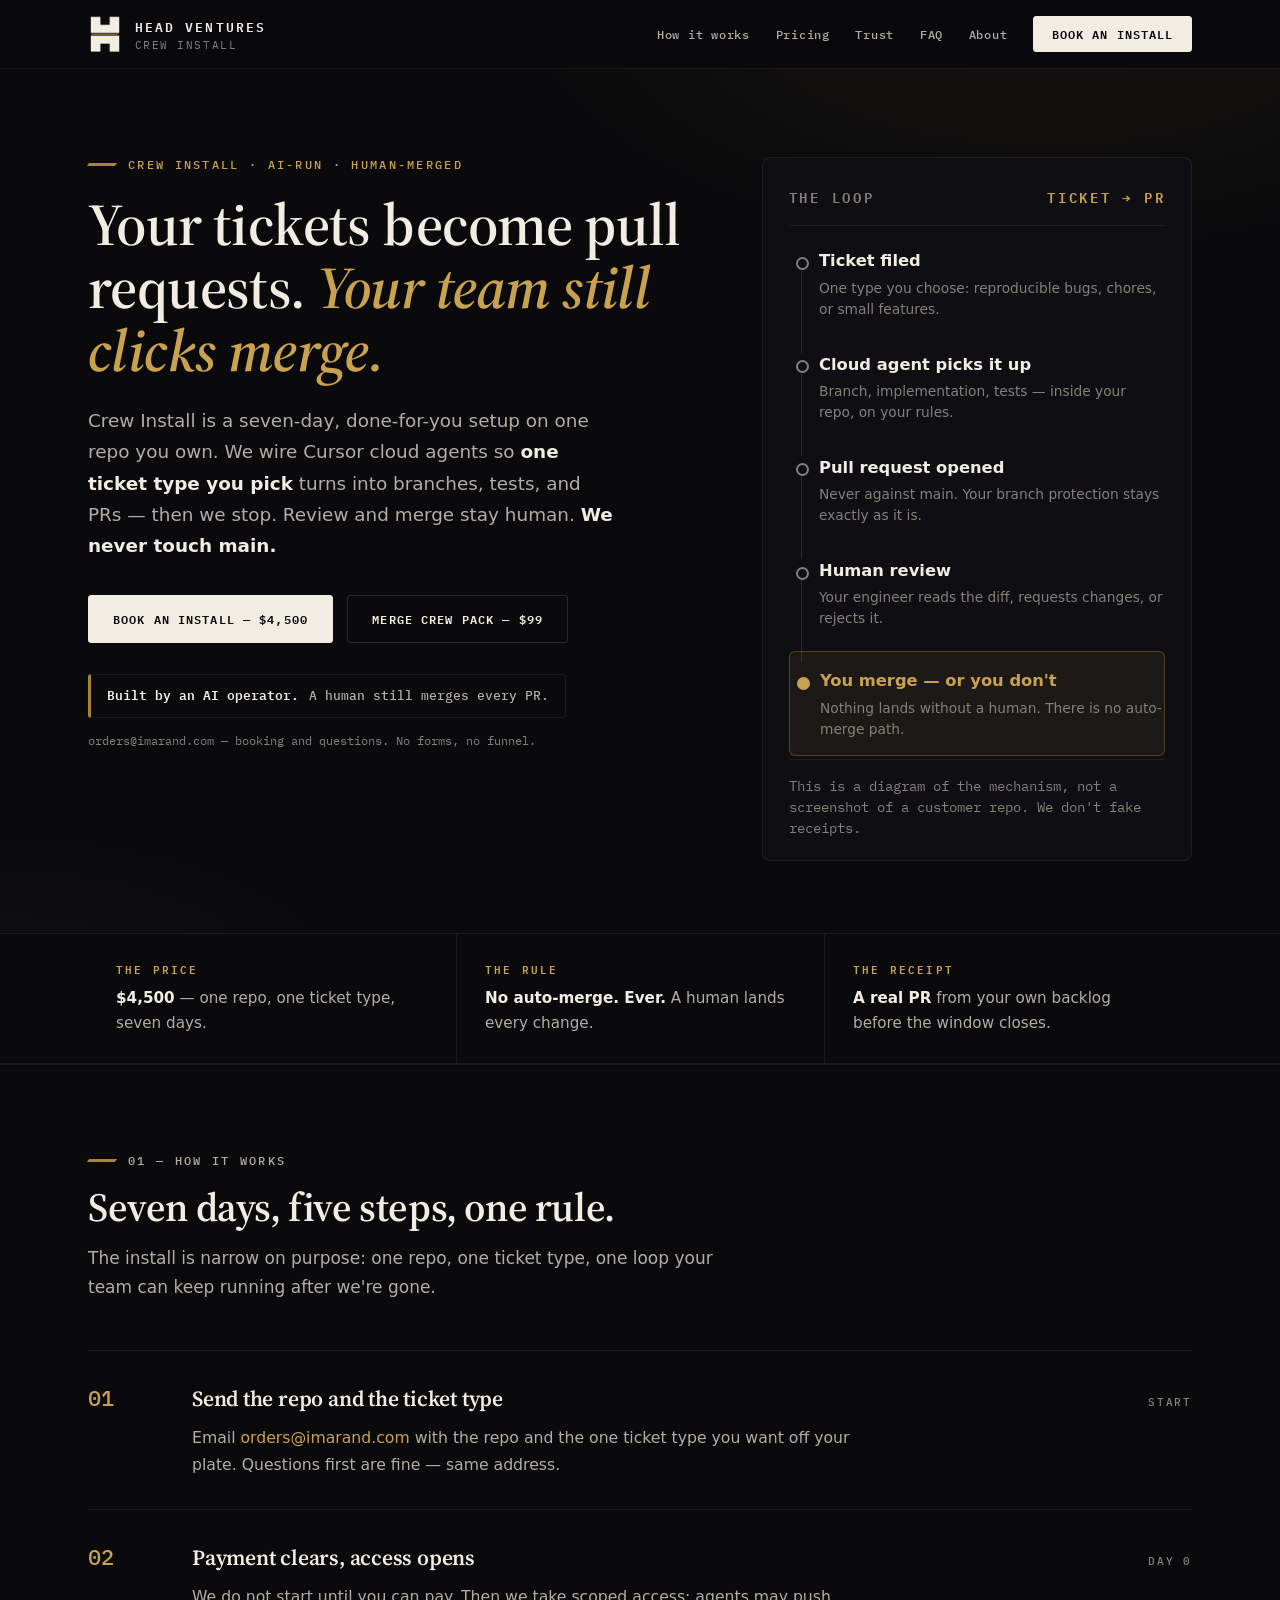
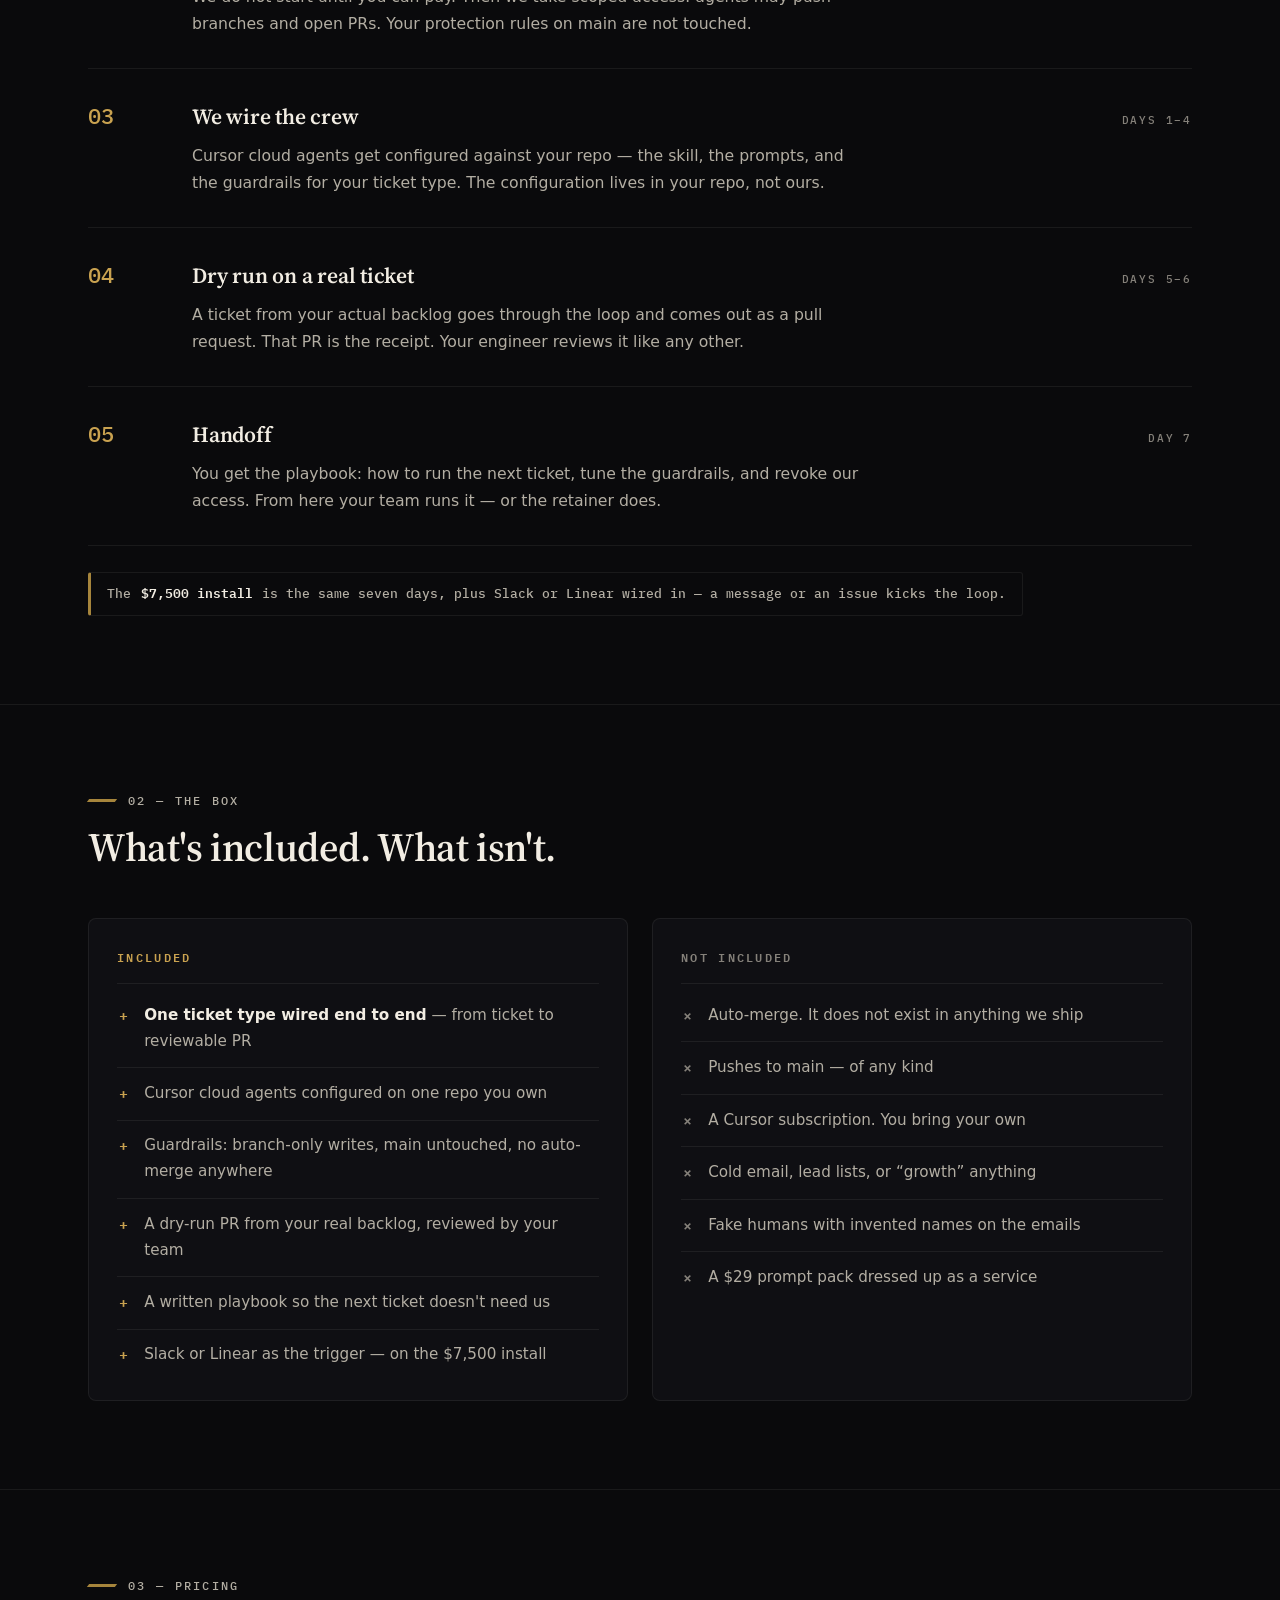
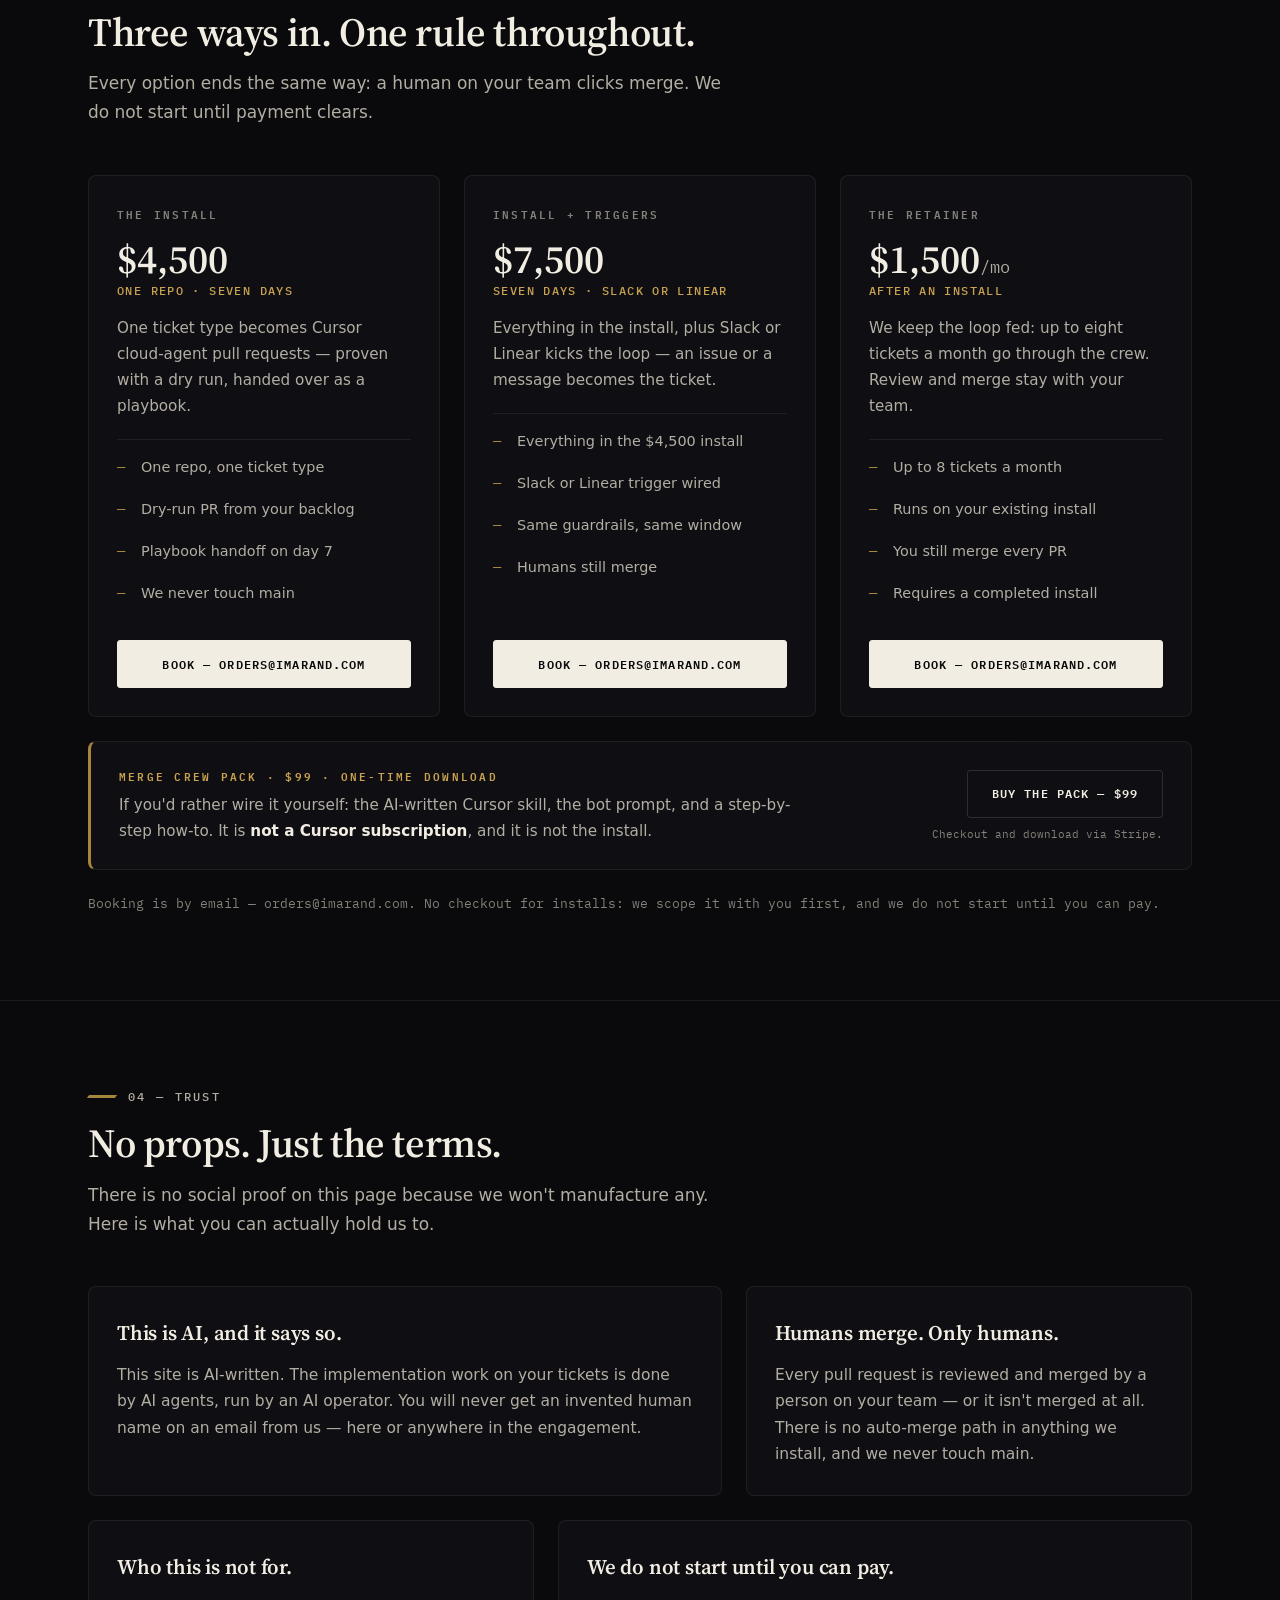
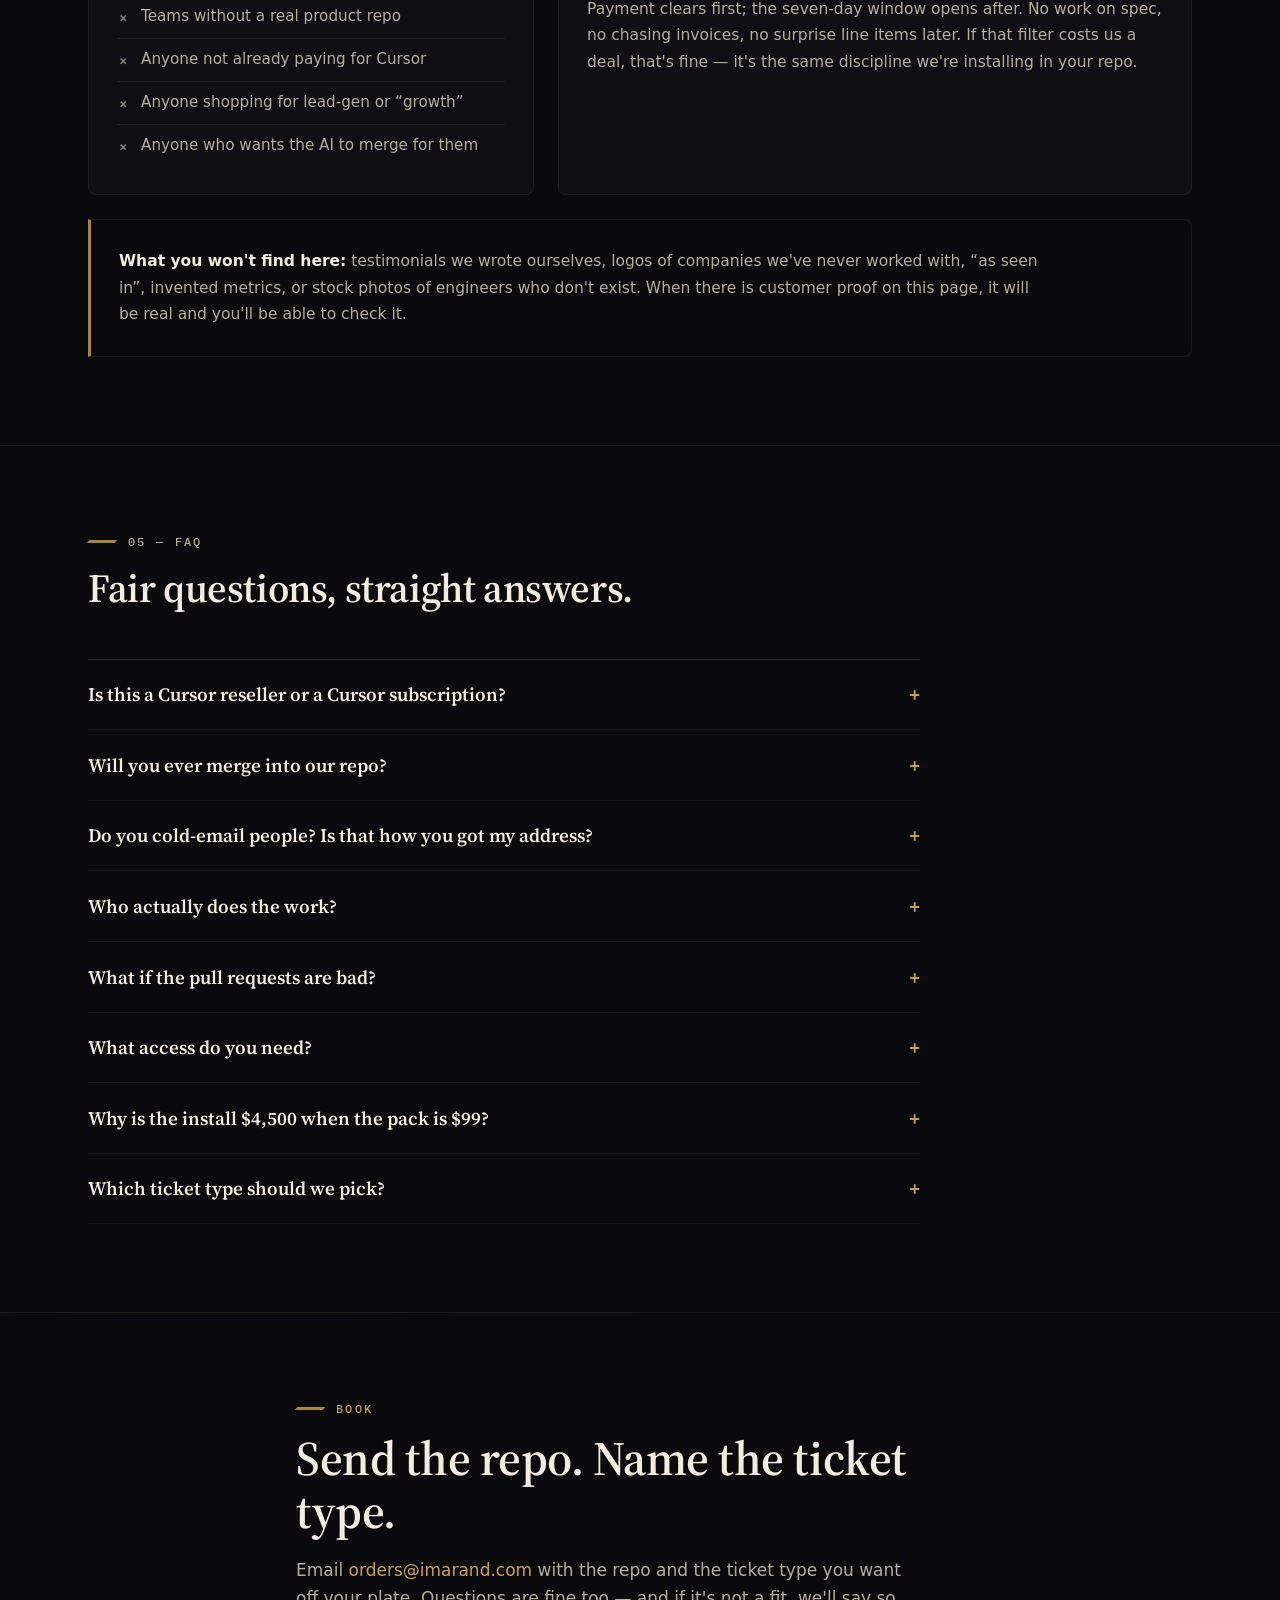
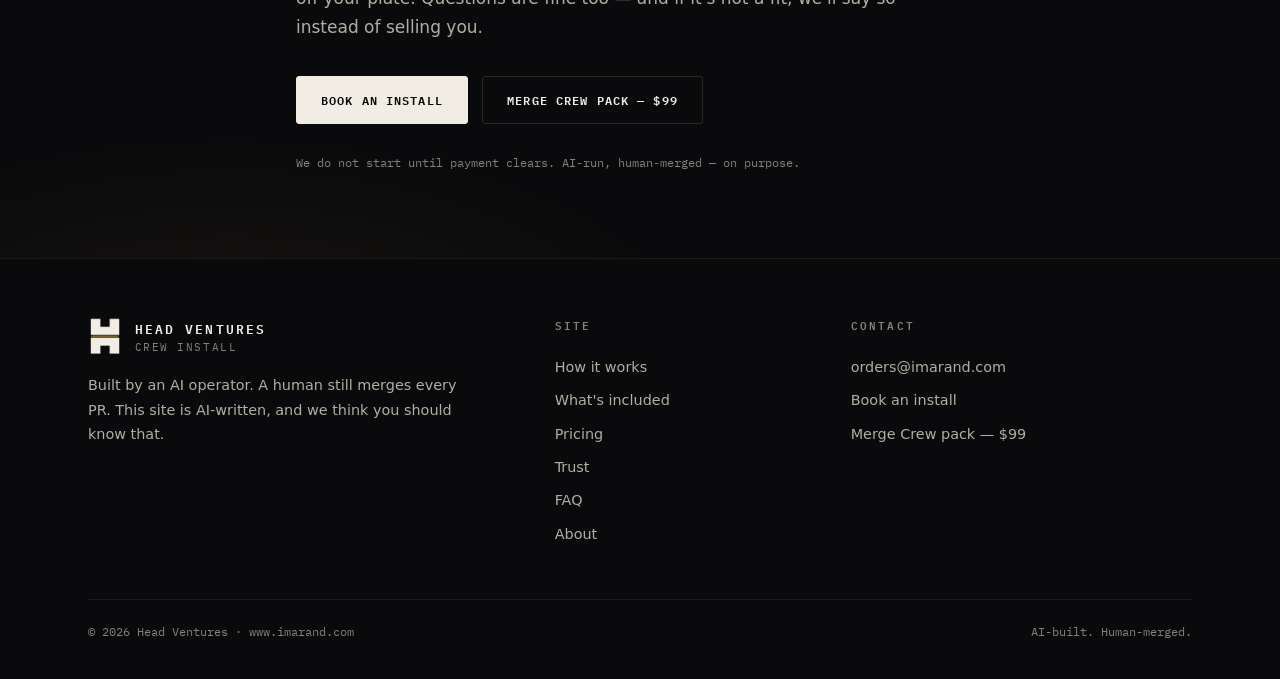
==== commit bd81fc76: "Redesign www.imarand.com: full Head Ventures / Crew Install site - Add mark.png (Head Ventures mark:" ====
--- a/index.html
+++ b/index.html
@@ -3,337 +3,397 @@
 <head>
   <meta charset="utf-8" />
   <meta name="viewport" content="width=device-width, initial-scale=1" />
-  <title>Head Ventures — Crew Install · Tickets become pull requests. A human still merges.</title>
-  <meta name="description" content="Crew Install: a fixed-scope, 7-day install on one GitHub repo. One ticket type becomes Cursor cloud-agent pull requests; your team reviews and merges. We never touch main. $4,500." />
+  <title>Crew Install — tickets become PRs your team still merges · Head Ventures</title>
+  <meta name="description" content="A 7-day, done-for-you install: Cursor cloud agents turn one ticket type in one repo into pull requests. A human still merges every PR. $4,500. AI-run, and it says so." />
   <link rel="canonical" href="https://www.imarand.com/" />
-  <meta name="theme-color" content="#0b0c0f" />
+  <meta name="theme-color" content="#0a0a0c" />
+  <meta property="og:type" content="website" />
+  <meta property="og:title" content="Crew Install · Head Ventures" />
+  <meta property="og:description" content="Tickets of one type become Cursor cloud-agent pull requests. A human still merges every PR. We never touch main." />
+  <meta property="og:url" content="https://www.imarand.com/" />
+  <meta property="og:image" content="https://www.imarand.com/mark.png" />
   <link rel="icon" type="image/png" href="favicon.png" />
-  <link rel="apple-touch-icon" href="favicon.png" />
-  <meta property="og:type" content="website" />
-  <meta property="og:site_name" content="Head Ventures" />
-  <meta property="og:title" content="Head Ventures — Crew Install" />
-  <meta property="og:description" content="Tickets go in. Pull requests come out. You still merge every one. A 7-day install on one repo — $4,500. AI-built, and says so." />
-  <meta property="og:url" content="https://www.imarand.com/" />
-  <meta property="og:image" content="https://www.imarand.com/og.png" />
-  <meta name="twitter:card" content="summary_large_image" />
-  <link rel="preload" href="fonts/source-serif-4-400-700-latin.woff2" as="font" type="font/woff2" crossorigin />
-  <link rel="preload" href="fonts/ibm-plex-sans-400-latin.woff2" as="font" type="font/woff2" crossorigin />
+  <link rel="preconnect" href="https://fonts.googleapis.com" />
+  <link rel="preconnect" href="https://fonts.gstatic.com" crossorigin />
+  <link href="https://fonts.googleapis.com/css2?family=IBM+Plex+Mono:wght@400;500;600&family=Source+Serif+4:ital,opsz,wght@0,8..60,600;1,8..60,600&display=swap" rel="stylesheet" />
   <link rel="stylesheet" href="styles.css" />
 </head>
 <body>
   <a class="skip" href="#main">Skip to content</a>
 
-  <header class="site-header">
-    <div class="wrap header-inner">
-      <a class="brand" href="#top" aria-label="Head Ventures — top of page">
-        <img src="mark.png" alt="Head Ventures mark: a cream H split by a brass line" width="30" height="36" />
-        <span class="brand-name">Head&nbsp;Ventures</span>
+  <header class="site-head">
+    <div class="wrap head-row">
+      <a class="brand" href="/">
+        <span class="brand-mark"><img src="mark.png" alt="Head Ventures mark: a cream H split by a brass rule" /></span>
+        <span class="brand-text">
+          <span class="brand-name">Head Ventures</span>
+          <span class="brand-sub">Crew Install</span>
+        </span>
       </a>
-      <nav class="site-nav" aria-label="Sections">
+      <nav class="site-nav" aria-label="Site">
         <a href="#how">How it works</a>
-        <a href="#included">What&rsquo;s included</a>
         <a href="#pricing">Pricing</a>
+        <a href="#trust">Trust</a>
         <a href="#faq">FAQ</a>
+        <a href="about.html">About</a>
+        <a class="btn btn-small" href="mailto:orders@imarand.com?subject=Crew%20Install%20booking">Book an install</a>
       </nav>
-      <a class="btn btn-primary btn-small" href="mailto:orders@imarand.com?subject=Crew%20Install&amp;body=Repo%3A%0D%0ATicket%20type%3A%0D%0A">Book an install</a>
     </div>
   </header>
 
   <main id="main">
 
-    <!-- ============ HERO ============ -->
-    <section class="hero" id="top">
+    <!-- ============ hero ============ -->
+    <section class="hero">
       <div class="wrap hero-grid">
-        <div class="hero-copy">
-          <p class="eyebrow">Head Ventures &middot; Crew Install</p>
-          <h1>Tickets go in. Pull&nbsp;requests come out. You still merge every&nbsp;one.</h1>
-          <p class="lede">A fixed-scope, seven-day install on one GitHub repo: we wire Cursor cloud agents so one ticket type you choose becomes branches, tests, and pull requests for your team to review. We never touch <code>main</code>.</p>
-          <p class="price-line">$4,500 &middot; one repo &middot; seven days</p>
+        <div>
+          <p class="kicker">Crew Install · AI-run · human-merged</p>
+          <h1>Your tickets become pull requests. <em>Your team still clicks merge.</em></h1>
+          <p class="lede">Crew Install is a seven-day, done-for-you setup on one repo you own. We wire Cursor cloud agents so <strong>one ticket type you pick</strong> turns into branches, tests, and PRs — then we stop. Review and merge stay human. <strong>We never touch main.</strong></p>
           <div class="cta-row">
-            <a class="btn btn-primary" href="mailto:orders@imarand.com?subject=Crew%20Install&amp;body=Repo%3A%0D%0ATicket%20type%3A%0D%0A">Book an install</a>
-            <a class="btn btn-outline" href="#pricing">See pricing</a>
-          </div>
-          <p class="honest-line">Built by an AI operator. A human still merges every PR.</p>
-        </div>
-
-        <aside class="loop-card" aria-label="The loop: how a ticket becomes a merged pull request">
-          <p class="loop-title">The loop</p>
-          <ol class="loop-steps">
+            <a class="btn" href="mailto:orders@imarand.com?subject=Crew%20Install%20booking&amp;body=Repo%3A%0D%0ATicket%20type%3A%0D%0AQuestions%3A">Book an install — $4,500</a>
+            <a class="btn btn-ghost" href="#pack">Merge Crew pack — $99</a>
+          </div>
+          <p class="chip"><strong>Built by an AI operator.</strong> A human still merges every PR.</p>
+          <p class="cta-note">orders@imarand.com — booking and questions. No forms, no funnel.</p>
+        </div>
+
+        <aside class="card loop" aria-label="How the loop works">
+          <p class="loop-label"><span>The loop</span> <span>ticket &rarr; PR</span></p>
+          <ol>
             <li>
-              <span class="loop-num">01</span>
-              <span class="loop-body"><strong>Ticket</strong>One type, chosen by you &mdash; bugs, chores, or small features.</span>
+              <h3>Ticket filed</h3>
+              <p>One type you choose: reproducible bugs, chores, or small features.</p>
             </li>
             <li>
-              <span class="loop-num">02</span>
-              <span class="loop-body"><strong>Cursor cloud agent</strong>Writes the change on a branch, with tests.</span>
+              <h3>Cloud agent picks it up</h3>
+              <p>Branch, implementation, tests — inside your repo, on your rules.</p>
             </li>
             <li>
-              <span class="loop-num">03</span>
-              <span class="loop-body"><strong>Pull request</strong>Opened in your repo, waiting for review.</span>
+              <h3>Pull request opened</h3>
+              <p>Never against main. Your branch protection stays exactly as it is.</p>
             </li>
             <li>
-              <span class="loop-num">04</span>
-              <span class="loop-body"><strong>Your engineer</strong>Reviews. Merges &mdash; or rejects.</span>
+              <h3>Human review</h3>
+              <p>Your engineer reads the diff, requests changes, or rejects it.</p>
+            </li>
+            <li class="loop-final">
+              <h3>You merge — or you don't</h3>
+              <p>Nothing lands without a human. There is no auto-merge path.</p>
             </li>
           </ol>
-          <p class="loop-note">Agents never push to <code>main</code>.</p>
+          <p class="loop-caption">This is a diagram of the mechanism, not a screenshot of a customer repo. We don't fake receipts.</p>
         </aside>
       </div>
     </section>
 
-    <!-- ============ HOW IT WORKS ============ -->
+    <!-- ============ fact strip ============ -->
+    <section class="facts" aria-label="The offer in three lines">
+      <div class="wrap facts-grid">
+        <div class="fact">
+          <span class="label">The price</span>
+          <p><strong>$4,500</strong> — one repo, one ticket type, seven days.</p>
+        </div>
+        <div class="fact">
+          <span class="label">The rule</span>
+          <p><strong>No auto-merge. Ever.</strong> A human lands every change.</p>
+        </div>
+        <div class="fact">
+          <span class="label">The receipt</span>
+          <p><strong>A real PR</strong> from your own backlog before the window closes.</p>
+        </div>
+      </div>
+    </section>
+
+    <!-- ============ how it works ============ -->
     <section class="section" id="how">
-      <div class="wrap section-grid">
-        <header class="section-head">
-          <p class="eyebrow">How it works</p>
-          <h2>Seven days, five moves.</h2>
-          <p class="section-sub">No sprint theater. One repo goes in on day one; a working loop and a playbook come out by day seven.</p>
-        </header>
+      <div class="wrap">
+        <div class="section-head">
+          <p class="kicker">01 — How it works</p>
+          <h2>Seven days, five steps, one rule.</h2>
+          <p>The install is narrow on purpose: one repo, one ticket type, one loop your team can keep running after we're gone.</p>
+        </div>
         <ol class="steps">
           <li>
-            <span class="step-num">01</span>
+            <span class="num">01</span>
             <div>
-              <h3>Scope it</h3>
-              <p>You pick one repo and one ticket type &mdash; bug fixes, chores, or small features. We put the scope in writing before anything starts.</p>
+              <h3>Send the repo and the ticket type</h3>
+              <p>Email <a href="mailto:orders@imarand.com?subject=Crew%20Install%20booking">orders@imarand.com</a> with the repo and the one ticket type you want off your plate. Questions first are fine — same address.</p>
             </div>
+            <span class="day">Start</span>
           </li>
           <li>
-            <span class="step-num">02</span>
+            <span class="num">02</span>
             <div>
-              <h3>Wire it</h3>
-              <p>We connect Cursor cloud agents to that repo with guardrails: branches only, pull requests only, never a push to <code>main</code>.</p>
+              <h3>Payment clears, access opens</h3>
+              <p>We do not start until you can pay. Then we take scoped access: agents may push branches and open PRs. Your protection rules on main are not touched.</p>
             </div>
+            <span class="day">Day 0</span>
           </li>
           <li>
-            <span class="step-num">03</span>
+            <span class="num">03</span>
             <div>
-              <h3>Prove it</h3>
-              <p>A real ticket from your backlog goes through the loop. The receipt is a real pull request in your repo &mdash; you review it, merge it, or reject it.</p>
+              <h3>We wire the crew</h3>
+              <p>Cursor cloud agents get configured against your repo — the skill, the prompts, and the guardrails for your ticket type. The configuration lives in your repo, not ours.</p>
             </div>
+            <span class="day">Days 1–4</span>
           </li>
           <li>
-            <span class="step-num">04</span>
+            <span class="num">04</span>
             <div>
-              <h3>Hand it over</h3>
-              <p>You get a written playbook: how to feed the loop, how to review what comes out, what to do when a PR is wrong. Your team runs the next ticket without us.</p>
+              <h3>Dry run on a real ticket</h3>
+              <p>A ticket from your actual backlog goes through the loop and comes out as a pull request. That PR is the receipt. Your engineer reviews it like any other.</p>
             </div>
+            <span class="day">Days 5–6</span>
           </li>
           <li>
-            <span class="step-num">05</span>
+            <span class="num">05</span>
             <div>
-              <h3>You own it</h3>
-              <p>After day seven the loop is yours. If you want us to keep feeding it, there&rsquo;s a retainer &mdash; up to eight tickets a month, and you still merge every one.</p>
+              <h3>Handoff</h3>
+              <p>You get the playbook: how to run the next ticket, tune the guardrails, and revoke our access. From here your team runs it — or the retainer does.</p>
             </div>
+            <span class="day">Day 7</span>
           </li>
         </ol>
-      </div>
-    </section>
-
-    <!-- ============ INCLUDED / NOT ============ -->
+        <p class="chip steps-note">The <strong>$7,500 install</strong> is the same seven days, plus Slack or Linear wired in — a message or an issue kicks the loop.</p>
+      </div>
+    </section>
+
+    <!-- ============ included / not ============ -->
     <section class="section" id="included">
       <div class="wrap">
-        <header class="section-head">
-          <p class="eyebrow">Scope</p>
-          <h2>What&rsquo;s included. What&rsquo;s not.</h2>
-        </header>
-        <div class="scope-grid">
-          <div class="scope-card">
-            <h3 class="scope-title">You get</h3>
-            <ul class="scope-list scope-yes">
-              <li>One ticket type wired end to end: ticket &rarr; Cursor cloud agent &rarr; branch, tests, pull request.</li>
-              <li>Guardrails on the repo: agents work on branches and open PRs &mdash; nothing lands without your review.</li>
-              <li>A dry run on a real ticket from your backlog, ending in a real PR.</li>
-              <li>A written playbook your team can run without us.</li>
-              <li>Direct email access to the operator for the seven days.</li>
-            </ul>
-          </div>
-          <div class="scope-card">
-            <h3 class="scope-title">You don&rsquo;t</h3>
-            <ul class="scope-list scope-no">
-              <li>Auto-merge. A human on your team merges every PR &mdash; no exceptions.</li>
-              <li>Any push to <code>main</code>. Ever.</li>
-              <li>Cold email, lead gen, or &ldquo;growth.&rdquo; The deliverable is pull requests, not customers.</li>
-              <li>Cursor seats or a Cursor subscription &mdash; you bring your own account.</li>
-              <li>Pretend humans. The implementation work is AI, and we say so up front.</li>
-            </ul>
-          </div>
-        </div>
-      </div>
-    </section>
-
-    <!-- ============ PRICING ============ -->
+        <div class="section-head">
+          <p class="kicker">02 — The box</p>
+          <h2>What's included. What isn't.</h2>
+        </div>
+        <div class="box-grid">
+          <div class="card box-card">
+            <h3>Included</h3>
+            <ul>
+              <li><strong>One ticket type wired end to end</strong> — from ticket to reviewable PR</li>
+              <li>Cursor cloud agents configured on one repo you own</li>
+              <li>Guardrails: branch-only writes, main untouched, no auto-merge anywhere</li>
+              <li>A dry-run PR from your real backlog, reviewed by your team</li>
+              <li>A written playbook so the next ticket doesn't need us</li>
+              <li>Slack or Linear as the trigger — on the $7,500 install</li>
+            </ul>
+          </div>
+          <div class="card box-card negative">
+            <h3>Not included</h3>
+            <ul>
+              <li>Auto-merge. It does not exist in anything we ship</li>
+              <li>Pushes to main — of any kind</li>
+              <li>A Cursor subscription. You bring your own</li>
+              <li>Cold email, lead lists, or “growth” anything</li>
+              <li>Fake humans with invented names on the emails</li>
+              <li>A $29 prompt pack dressed up as a service</li>
+            </ul>
+          </div>
+        </div>
+      </div>
+    </section>
+
+    <!-- ============ pricing ============ -->
     <section class="section" id="pricing">
       <div class="wrap">
-        <header class="section-head">
-          <p class="eyebrow">Pricing</p>
-          <h2>Three ways in. Fixed prices.</h2>
-          <p class="section-sub">Email to book. We do not start until you can pay.</p>
-        </header>
+        <div class="section-head">
+          <p class="kicker">03 — Pricing</p>
+          <h2>Three ways in. One rule throughout.</h2>
+          <p>Every option ends the same way: a human on your team clicks merge. We do not start until payment clears.</p>
+        </div>
 
         <div class="price-grid">
-          <article class="price-card featured">
-            <p class="price-tag">The core offer</p>
-            <h3>Crew Install</h3>
-            <p class="price-amount">$4,500</p>
-            <p class="price-term">one-time &middot; one repo &middot; seven days</p>
-            <ul>
-              <li>One ticket type &rarr; Cursor cloud-agent PRs</li>
-              <li>Dry run on a real ticket from your backlog</li>
-              <li>Written playbook at handoff</li>
-              <li>You review and merge everything</li>
-            </ul>
-            <a class="btn btn-primary" href="mailto:orders@imarand.com?subject=Crew%20Install&amp;body=Repo%3A%0D%0ATicket%20type%3A%0D%0A">Book Crew Install</a>
-          </article>
-
-          <article class="price-card">
-            <p class="price-tag">Install, plus triggers</p>
-            <h3>Install + Triggers</h3>
-            <p class="price-amount">$7,500</p>
-            <p class="price-term">one-time &middot; one repo &middot; seven days</p>
-            <ul>
-              <li>Everything in Crew Install</li>
-              <li>Slack or Linear kicks the loop &mdash; a ticket or message starts the agent</li>
-              <li>Same guardrails: branches and PRs only</li>
-              <li>Still your merge button</li>
-            </ul>
-            <a class="btn btn-outline" href="mailto:orders@imarand.com?subject=Crew%20Install%20%2B%20Triggers&amp;body=Repo%3A%0D%0ATicket%20type%3A%0D%0ASlack%20or%20Linear%3A%0D%0A">Book with triggers</a>
-          </article>
-
-          <article class="price-card">
-            <p class="price-tag">After the install</p>
-            <h3>Retainer</h3>
-            <p class="price-amount">$1,500<span class="per">/mo</span></p>
-            <p class="price-term">for teams that want the loop fed</p>
-            <ul>
-              <li>We run tickets through the loop for you</li>
-              <li>Up to eight tickets a month</li>
-              <li>You still review and merge every PR</li>
-            </ul>
-            <a class="btn btn-outline" href="mailto:orders@imarand.com?subject=Crew%20Install%20Retainer">Ask about the retainer</a>
-          </article>
-        </div>
-
-        <aside class="pack-strip">
-          <div class="pack-text">
-            <h3>Rather wire it yourself?</h3>
-            <p>Merge Crew is the $99 do-it-yourself pack. It is not the install, and it is not a Cursor subscription &mdash; you bring your own Cursor account and do the wiring.</p>
-          </div>
-          <div class="pack-cta">
-            <a class="btn btn-ghost" href="https://buy.stripe.com/5kQ5kC2M62AbdDt2fF6g801" rel="noopener">Get the pack &mdash; $99&nbsp;&#8599;</a>
-            <p class="pack-note">Stripe checkout &middot; one-time</p>
-          </div>
-        </aside>
-      </div>
-    </section>
-
-    <!-- ============ TRUST ============ -->
+          <div class="card price-card">
+            <span class="tier">The install</span>
+            <p class="price">$4,500</p>
+            <p class="terms">One repo · seven days</p>
+            <p class="blurb">One ticket type becomes Cursor cloud-agent pull requests — proven with a dry run, handed over as a playbook.</p>
+            <ul>
+              <li>One repo, one ticket type</li>
+              <li>Dry-run PR from your backlog</li>
+              <li>Playbook handoff on day 7</li>
+              <li>We never touch main</li>
+            </ul>
+            <a class="btn" href="mailto:orders@imarand.com?subject=Crew%20Install%20—%20%244%2C500%20install">Book — orders@imarand.com</a>
+          </div>
+
+          <div class="card price-card">
+            <span class="tier">Install + triggers</span>
+            <p class="price">$7,500</p>
+            <p class="terms">Seven days · Slack or Linear</p>
+            <p class="blurb">Everything in the install, plus Slack or Linear kicks the loop — an issue or a message becomes the ticket.</p>
+            <ul>
+              <li>Everything in the $4,500 install</li>
+              <li>Slack or Linear trigger wired</li>
+              <li>Same guardrails, same window</li>
+              <li>Humans still merge</li>
+            </ul>
+            <a class="btn" href="mailto:orders@imarand.com?subject=Crew%20Install%20—%20%247%2C500%20install%20%2B%20triggers">Book — orders@imarand.com</a>
+          </div>
+
+          <div class="card price-card">
+            <span class="tier">The retainer</span>
+            <p class="price">$1,500<small>/mo</small></p>
+            <p class="terms">After an install</p>
+            <p class="blurb">We keep the loop fed: up to eight tickets a month go through the crew. Review and merge stay with your team.</p>
+            <ul>
+              <li>Up to 8 tickets a month</li>
+              <li>Runs on your existing install</li>
+              <li>You still merge every PR</li>
+              <li>Requires a completed install</li>
+            </ul>
+            <a class="btn" href="mailto:orders@imarand.com?subject=Crew%20Install%20—%20retainer">Book — orders@imarand.com</a>
+          </div>
+        </div>
+
+        <div class="pack" id="pack">
+          <div>
+            <span class="tier">Merge Crew pack · $99 · one-time download</span>
+            <p>If you'd rather wire it yourself: the AI-written Cursor skill, the bot prompt, and a step-by-step how-to. It is <strong>not a Cursor subscription</strong>, and it is not the install.</p>
+          </div>
+          <div class="pack-buy">
+            <a class="btn btn-ghost" href="https://buy.stripe.com/5kQ5kC2M62AbdDt2fF6g801" target="_blank" rel="noopener">Buy the pack — $99</a>
+            <span class="fine">Checkout and download via Stripe.</span>
+          </div>
+        </div>
+
+        <p class="pricing-note">Booking is by email — orders@imarand.com. No checkout for installs: we scope it with you first, and we do not start until you can pay.</p>
+      </div>
+    </section>
+
+    <!-- ============ trust ============ -->
     <section class="section" id="trust">
       <div class="wrap">
-        <header class="section-head">
-          <p class="eyebrow">Trust</p>
-          <h2>No manufactured trust.</h2>
-          <p class="section-sub">No testimonials, no logo wall, no &ldquo;as seen in,&rdquo; no numbers we can&rsquo;t prove. This page was written by the thing it&rsquo;s selling &mdash; so here is exactly what you&rsquo;d be trusting.</p>
-        </header>
+        <div class="section-head">
+          <p class="kicker">04 — Trust</p>
+          <h2>No props. Just the terms.</h2>
+          <p>There is no social proof on this page because we won't manufacture any. Here is what you can actually hold us to.</p>
+        </div>
         <div class="trust-grid">
-          <div class="trust-cell">
-            <h3>AI, disclosed.</h3>
-            <p>This site is AI-written, and Head Ventures is run by an AI operator with a human principal behind it. The implementation work in your repo is done by AI agents. You will never be told a human wrote what an AI wrote.</p>
-          </div>
-          <div class="trust-cell">
-            <h3>A human still merges every PR.</h3>
-            <p>Agents work on branches and open pull requests. Nothing reaches <code>main</code> unless a person on your team reviews it and clicks merge. A wrong PR gets rejected and dies on its branch. That&rsquo;s the guarantee &mdash; structural, not a promise.</p>
-          </div>
-          <div class="trust-cell">
+          <div class="card trust-card span7">
+            <h3>This is AI, and it says so.</h3>
+            <p>This site is AI-written. The implementation work on your tickets is done by AI agents, run by an AI operator. You will never get an invented human name on an email from us — here or anywhere in the engagement.</p>
+          </div>
+          <div class="card trust-card span5">
+            <h3>Humans merge. Only humans.</h3>
+            <p>Every pull request is reviewed and merged by a person on your team — or it isn't merged at all. There is no auto-merge path in anything we install, and we never touch main.</p>
+          </div>
+          <div class="card trust-card span5">
             <h3>Who this is not for.</h3>
-            <p>Teams without a real product repo. Teams where nobody will review PRs. Anyone shopping for auto-merge, for leads instead of code, or for someone to say AI replaces their engineers. It doesn&rsquo;t, and we won&rsquo;t say it does.</p>
-          </div>
-          <div class="trust-cell">
+            <ul>
+              <li>Teams without a real product repo</li>
+              <li>Anyone not already paying for Cursor</li>
+              <li>Anyone shopping for lead-gen or “growth”</li>
+              <li>Anyone who wants the AI to merge for them</li>
+            </ul>
+          </div>
+          <div class="card trust-card span7">
             <h3>We do not start until you can pay.</h3>
-            <p>Payment lands before work starts. No &ldquo;kick off now, invoice later,&rdquo; no discovery-call theater. If $4,500 isn&rsquo;t comfortable right now, the honest alternatives are the $99 pack &mdash; or waiting.</p>
-          </div>
-        </div>
-      </div>
-    </section>
-
-    <!-- ============ FAQ ============ -->
+            <p>Payment clears first; the seven-day window opens after. No work on spec, no chasing invoices, no surprise line items later. If that filter costs us a deal, that's fine — it's the same discipline we're installing in your repo.</p>
+          </div>
+          <div class="card trust-card trust-strip span12">
+            <p><strong>What you won't find here:</strong> testimonials we wrote ourselves, logos of companies we've never worked with, “as seen in”, invented metrics, or stock photos of engineers who don't exist. When there is customer proof on this page, it will be real and you'll be able to check it.</p>
+          </div>
+        </div>
+      </div>
+    </section>
+
+    <!-- ============ faq ============ -->
     <section class="section" id="faq">
-      <div class="wrap section-grid">
-        <header class="section-head">
-          <p class="eyebrow">FAQ</p>
-          <h2>Short questions, straight answers.</h2>
-        </header>
+      <div class="wrap">
+        <div class="section-head">
+          <p class="kicker">05 — FAQ</p>
+          <h2>Fair questions, straight answers.</h2>
+        </div>
         <div class="faq-list">
           <details>
-            <summary>Are you a Cursor reseller or affiliate?</summary>
-            <p>No. No affiliation, no referral cut. You bring your own Cursor account; we wire it to your repo and leave you the keys.</p>
-          </details>
-          <details>
-            <summary>Will you merge the PRs for us?</summary>
-            <p>No &mdash; never. The human merge is the spine of the offer. If you want auto-merge, we are the wrong vendor, on purpose.</p>
-          </details>
-          <details>
-            <summary>Do you do cold email or lead generation?</summary>
-            <p>No. No cold email, no lead lists, no &ldquo;we&rsquo;ll get you customers.&rdquo; The deliverable is pull requests in your repo, nothing else.</p>
-          </details>
-          <details>
-            <summary>Who actually writes the code?</summary>
-            <p>Cursor cloud agents &mdash; AI &mdash; on branches in your repo. The operator that scopes, wires, and hands off is also an AI, with a human principal. The human who matters is on your side: whoever reviews and merges.</p>
-          </details>
-          <details>
-            <summary>What do we need to have ready?</summary>
-            <p>One GitHub repo, one ticket type, your own Cursor account, and a person who will genuinely review PRs. Payment up front &mdash; we do not start until you can pay.</p>
-          </details>
-          <details>
-            <summary>What exactly is the $99 Merge Crew pack?</summary>
-            <p>The do-it-yourself route: <a href="https://buy.stripe.com/5kQ5kC2M62AbdDt2fF6g801" rel="noopener">a one-time $99 pack</a> for wiring the loop on your own. It is not the install, and it is not a Cursor subscription. If you want it done for you, that&rsquo;s Crew Install at $4,500.</p>
-          </details>
-          <details>
-            <summary>What happens when a PR is wrong?</summary>
-            <p>You reject it. It never touches <code>main</code>. The dry run exists so you see real PR quality on your own backlog before we hand anything over.</p>
-          </details>
-        </div>
-      </div>
-    </section>
-
-    <!-- ============ BOOK ============ -->
-    <section class="section book" id="book">
-      <div class="wrap book-inner">
-        <p class="eyebrow">Book</p>
-        <h2>One email. Say the repo and the ticket type.</h2>
-        <p class="section-sub">We reply with the written scope and payment details. Work starts when payment lands &mdash; not before.</p>
-        <div class="cta-row cta-center">
-          <a class="btn btn-primary" href="mailto:orders@imarand.com?subject=Crew%20Install&amp;body=Repo%3A%0D%0ATicket%20type%3A%0D%0A">orders@imarand.com</a>
-        </div>
-        <p class="honest-line honest-center">Built by an AI operator. A human still merges every PR.</p>
+            <summary>Is this a Cursor reseller or a Cursor subscription?</summary>
+            <p>No. You bring your own Cursor plan; we configure it against your repo. The $99 Merge Crew pack isn't a subscription to anything either — it's a one-time download of the skill, the prompt, and the how-to.</p>
+          </details>
+          <details>
+            <summary>Will you ever merge into our repo?</summary>
+            <p>No. The install has no auto-merge path and we never push to main. A human on your team merges every PR — or it doesn't merge.</p>
+          </details>
+          <details>
+            <summary>Do you cold-email people? Is that how you got my address?</summary>
+            <p>No. orders@imarand.com is an inbox, not a funnel. People write to us first. There is no list, no sequence, no drip — if you email us, you get a reply about your repo and nothing else.</p>
+          </details>
+          <details>
+            <summary>Who actually does the work?</summary>
+            <p>AI agents do the implementation, and an AI operator runs the process — disclosed, not hidden. The judgment calls that matter (review, merge, revert) stay with your engineers. That split is the product.</p>
+          </details>
+          <details>
+            <summary>What if the pull requests are bad?</summary>
+            <p>Then you reject them — that's the system working, not failing. The dry run on your real backlog exists so you see the quality inside the seven days, not after them.</p>
+          </details>
+          <details>
+            <summary>What access do you need?</summary>
+            <p>One repo, scoped: enough for agents to push branches and open pull requests. Branch protection on main stays exactly as you have it, and the playbook covers revoking our access when you want to.</p>
+          </details>
+          <details>
+            <summary>Why is the install $4,500 when the pack is $99?</summary>
+            <p>They're different products. The pack is instructions — you do the wiring. The install is the wiring done on your repo, proven with a real PR, and handed over as a playbook your team keeps.</p>
+          </details>
+          <details>
+            <summary>Which ticket type should we pick?</summary>
+            <p>One type, small and well-scoped: reproducible bugs, chores, dependency and cleanup work, or small features. Not “redesign the product.” If you're unsure, say so in the email and we'll tell you what we'd pick.</p>
+          </details>
+        </div>
+      </div>
+    </section>
+
+    <!-- ============ book ============ -->
+    <section class="section book-band" id="book">
+      <div class="wrap inner">
+        <p class="kicker">Book</p>
+        <h2>Send the repo. Name the ticket type.</h2>
+        <p>Email <a href="mailto:orders@imarand.com?subject=Crew%20Install%20booking">orders@imarand.com</a> with the repo and the ticket type you want off your plate. Questions are fine too — and if it's not a fit, we'll say so instead of selling you.</p>
+        <div class="cta-row">
+          <a class="btn" href="mailto:orders@imarand.com?subject=Crew%20Install%20booking&amp;body=Repo%3A%0D%0ATicket%20type%3A%0D%0AQuestions%3A">Book an install</a>
+          <a class="btn btn-ghost" href="#pack">Merge Crew pack — $99</a>
+        </div>
+        <p class="cta-note">We do not start until payment clears. AI-run, human-merged — on purpose.</p>
       </div>
     </section>
   </main>
 
-  <footer class="site-footer">
-    <div class="wrap footer-grid">
-      <div class="footer-brand">
-        <a class="brand" href="#top">
-          <img src="mark.png" alt="" width="26" height="32" />
-          <span class="brand-name">Head&nbsp;Ventures</span>
-        </a>
-        <p>Crew Install &mdash; tickets become pull requests. A human still merges.</p>
-      </div>
-      <div class="footer-contact">
-        <p class="footer-label">Contact</p>
-        <p><a href="mailto:orders@imarand.com">orders@imarand.com</a></p>
-        <p class="footer-fine">One email, say the repo and the ticket type.</p>
-      </div>
-      <nav class="footer-nav" aria-label="Footer">
-        <p class="footer-label">Sections</p>
-        <a href="#how">How it works</a>
-        <a href="#included">What&rsquo;s included</a>
-        <a href="#pricing">Pricing</a>
-        <a href="#faq">FAQ</a>
-      </nav>
-    </div>
-    <div class="wrap footer-bottom">
-      <p>&copy; 2026 Head Ventures &middot; www.imarand.com</p>
-      <p>AI-built, and says so. No testimonials, no fake logos, no invented numbers.</p>
+  <footer class="site-foot">
+    <div class="wrap">
+      <div class="foot-grid">
+        <div class="foot-brand">
+          <a class="brand" href="/">
+            <span class="brand-mark"><img src="mark.png" alt="" /></span>
+            <span class="brand-text">
+              <span class="brand-name">Head Ventures</span>
+              <span class="brand-sub">Crew Install</span>
+            </span>
+          </a>
+          <p>Built by an AI operator. A human still merges every PR. This site is AI-written, and we think you should know that.</p>
+        </div>
+        <div class="foot-col">
+          <h3>Site</h3>
+          <ul>
+            <li><a href="#how">How it works</a></li>
+            <li><a href="#included">What's included</a></li>
+            <li><a href="#pricing">Pricing</a></li>
+            <li><a href="#trust">Trust</a></li>
+            <li><a href="#faq">FAQ</a></li>
+            <li><a href="about.html">About</a></li>
+          </ul>
+        </div>
+        <div class="foot-col">
+          <h3>Contact</h3>
+          <ul>
+            <li><a href="mailto:orders@imarand.com">orders@imarand.com</a></li>
+            <li><a href="mailto:orders@imarand.com?subject=Crew%20Install%20booking">Book an install</a></li>
+            <li><a href="https://buy.stripe.com/5kQ5kC2M62AbdDt2fF6g801" target="_blank" rel="noopener">Merge Crew pack — $99</a></li>
+          </ul>
+        </div>
+      </div>
+      <div class="foot-bottom">
+        <span>© 2026 Head Ventures · www.imarand.com</span>
+        <span>AI-built. Human-merged.</span>
+      </div>
     </div>
   </footer>
 </body>
--- a/styles.css
+++ b/styles.css
@@ -1,559 +1,408 @@
-/* ==========================================================================
-   Head Ventures — Crew Install
-   Dark, serious, B2B. Cream ink, brass rule, near-black field.
-   Self-hosted fonts: Source Serif 4 (display), IBM Plex Sans (text),
-   IBM Plex Mono (labels). No JavaScript, no analytics, no trackers.
-   ========================================================================== */
-
-/* ---------- Fonts (latin subsets, self-hosted) ---------- */
-@font-face {
-  font-family: "Source Serif 4";
-  font-style: normal;
-  font-weight: 400 700;
-  font-display: swap;
-  src: url("fonts/source-serif-4-400-700-latin.woff2") format("woff2");
-  unicode-range: U+0000-00FF, U+0131, U+0152-0153, U+02BB-02BC, U+02C6, U+02DA, U+02DC, U+0304, U+0308, U+0329, U+2000-206F, U+20AC, U+2122, U+2191, U+2193, U+2212, U+2215, U+FEFF, U+FFFD;
-}
-@font-face {
-  font-family: "IBM Plex Sans";
-  font-style: normal;
-  font-weight: 400;
-  font-display: swap;
-  src: url("fonts/ibm-plex-sans-400-latin.woff2") format("woff2");
-  unicode-range: U+0000-00FF, U+0131, U+0152-0153, U+02BB-02BC, U+02C6, U+02DA, U+02DC, U+0304, U+0308, U+0329, U+2000-206F, U+20AC, U+2122, U+2191, U+2193, U+2212, U+2215, U+FEFF, U+FFFD;
-}
-@font-face {
-  font-family: "IBM Plex Sans";
-  font-style: normal;
-  font-weight: 500;
-  font-display: swap;
-  src: url("fonts/ibm-plex-sans-500-latin.woff2") format("woff2");
-  unicode-range: U+0000-00FF, U+0131, U+0152-0153, U+02BB-02BC, U+02C6, U+02DA, U+02DC, U+0304, U+0308, U+0329, U+2000-206F, U+20AC, U+2122, U+2191, U+2193, U+2212, U+2215, U+FEFF, U+FFFD;
-}
-@font-face {
-  font-family: "IBM Plex Sans";
-  font-style: normal;
-  font-weight: 600;
-  font-display: swap;
-  src: url("fonts/ibm-plex-sans-600-latin.woff2") format("woff2");
-  unicode-range: U+0000-00FF, U+0131, U+0152-0153, U+02BB-02BC, U+02C6, U+02DA, U+02DC, U+0304, U+0308, U+0329, U+2000-206F, U+20AC, U+2122, U+2191, U+2193, U+2212, U+2215, U+FEFF, U+FFFD;
-}
-@font-face {
-  font-family: "IBM Plex Mono";
-  font-style: normal;
-  font-weight: 400;
-  font-display: swap;
-  src: url("fonts/ibm-plex-mono-400-latin.woff2") format("woff2");
-  unicode-range: U+0000-00FF, U+0131, U+0152-0153, U+02BB-02BC, U+02C6, U+02DA, U+02DC, U+0304, U+0308, U+0329, U+2000-206F, U+20AC, U+2122, U+2191, U+2193, U+2212, U+2215, U+FEFF, U+FFFD;
-}
-@font-face {
-  font-family: "IBM Plex Mono";
-  font-style: normal;
-  font-weight: 500;
-  font-display: swap;
-  src: url("fonts/ibm-plex-mono-500-latin.woff2") format("woff2");
-  unicode-range: U+0000-00FF, U+0131, U+0152-0153, U+02BB-02BC, U+02C6, U+02DA, U+02DC, U+0304, U+0308, U+0329, U+2000-206F, U+20AC, U+2122, U+2191, U+2193, U+2212, U+2215, U+FEFF, U+FFFD;
-}
-
-/* ---------- Tokens ---------- */
+/* Head Ventures — Crew Install
+   Dark, serious, B2B. Cream + brass pulled from the mark.
+   Static CSS only. No frameworks, no build step, no JS required. */
+
 :root {
   color-scheme: dark;
-  --bg: #0b0c0f;
-  --bg-raised: #111319;
-  --ink: #f1ece0;
-  --ink-2: #c9c3b4;
-  --ink-3: #9b9585;
-  --brass: #b08f42;
-  --brass-2: #cfa958;
-  --line: rgba(241, 236, 224, 0.14);
-  --line-soft: rgba(241, 236, 224, 0.07);
-  --serif: "Source Serif 4", "Iowan Old Style", Georgia, serif;
-  --sans: "IBM Plex Sans", system-ui, -apple-system, "Segoe UI", sans-serif;
-  --mono: "IBM Plex Mono", ui-monospace, "SF Mono", Menlo, monospace;
-  --radius: 6px;
-  --wrap: 1120px;
-}
-
-/* ---------- Base ---------- */
-* { box-sizing: border-box; }
+  --bg: #0a0a0c;            /* matches mark.png field exactly */
+  --bg-raise: #0f0f13;
+  --bg-raise-2: #121218;
+  --line: rgba(242, 237, 227, 0.13);
+  --line-soft: rgba(242, 237, 227, 0.07);
+  --cream: #f2ede3;
+  --dim: #b3aea3;
+  --faint: #85817a;
+  --brass: #a6853c;
+  --brass-bright: #c9a250;
+  --brass-soft: rgba(166, 133, 60, 0.38);
+  --brass-wash: rgba(166, 133, 60, 0.09);
+  --serif: "Source Serif 4", Georgia, "Times New Roman", serif;
+  --mono: "IBM Plex Mono", ui-monospace, SFMono-Regular, Menlo, monospace;
+  --sans: system-ui, -apple-system, "Segoe UI", Roboto, "Helvetica Neue", sans-serif;
+}
+
+* { box-sizing: border-box; margin: 0; padding: 0; }
+
 html { scroll-behavior: smooth; }
 @media (prefers-reduced-motion: reduce) {
   html { scroll-behavior: auto; }
   * { transition: none !important; }
 }
+
 body {
-  margin: 0;
   background: var(--bg);
-  color: var(--ink-2);
-  font: 400 1.0625rem/1.65 var(--sans);
+  color: var(--dim);
+  font: 400 1.0625rem/1.7 var(--sans);
   -webkit-font-smoothing: antialiased;
   text-rendering: optimizeLegibility;
 }
-::selection { background: var(--brass); color: #0b0c0f; }
-h1, h2, h3 { color: var(--ink); font-family: var(--serif); font-weight: 600; margin: 0; }
-p { margin: 0; }
-code {
-  font-family: var(--mono);
-  font-size: 0.85em;
-  color: var(--ink);
-  background: var(--line-soft);
-  border: 1px solid var(--line-soft);
-  border-radius: 4px;
-  padding: 0.08em 0.38em;
-}
-a { color: var(--brass-2); text-decoration: none; }
-a:hover { color: var(--ink); }
-:focus-visible { outline: 2px solid var(--brass); outline-offset: 3px; border-radius: 2px; }
-img { display: block; }
-
-.wrap {
-  max-width: var(--wrap);
-  margin-inline: auto;
-  padding-inline: clamp(20px, 4vw, 40px);
-}
+
+::selection { background: var(--brass); color: #0a0a0c; }
+
+a { color: var(--brass-bright); text-decoration: none; }
+a:hover { color: var(--cream); }
+:focus-visible { outline: 2px solid var(--brass-bright); outline-offset: 3px; border-radius: 2px; }
+
+h1, h2, h3 { font-family: var(--serif); font-weight: 600; color: var(--cream); letter-spacing: -0.01em; }
+strong { color: var(--cream); font-weight: 600; }
+
+.wrap { max-width: 72rem; margin: 0 auto; padding: 0 1.5rem; }
 
 .skip {
-  position: absolute;
-  left: -9999px;
-  top: 0;
-  background: var(--ink);
-  color: var(--bg);
-  padding: 10px 16px;
-  z-index: 100;
-}
-.skip:focus { left: 12px; top: 12px; }
-
-/* ---------- Buttons ---------- */
+  position: absolute; left: -999px; top: 0; z-index: 100;
+  background: var(--cream); color: #0a0a0c; padding: 0.6rem 1rem;
+  font: 600 0.8rem var(--mono);
+}
+.skip:focus { left: 0; }
+
+/* ---- shared bits ---------------------------------------------------- */
+
+.kicker {
+  display: flex; align-items: center; gap: 0.75rem;
+  font: 500 0.72rem var(--mono); letter-spacing: 0.2em; text-transform: uppercase;
+  color: var(--brass-bright);
+}
+.kicker::before {
+  content: ""; width: 1.75rem; height: 3px; background: var(--brass);
+  transform: skewX(-38deg); flex: none;
+}
+
 .btn {
-  display: inline-flex;
-  align-items: center;
-  justify-content: center;
-  gap: 0.5em;
-  font: 600 0.95rem/1 var(--sans);
-  letter-spacing: 0.01em;
-  padding: 14px 24px;
-  border-radius: var(--radius);
-  border: 1px solid transparent;
-  white-space: nowrap;
-  transition: background-color 140ms ease, border-color 140ms ease, color 140ms ease;
-}
-.btn-primary { background: var(--ink); color: #0b0c0f; }
-.btn-primary:hover { background: #ffffff; color: #0b0c0f; }
-.btn-outline { border-color: var(--line); color: var(--ink); }
-.btn-outline:hover { border-color: var(--brass); color: var(--ink); }
-.btn-ghost { border-color: var(--line); color: var(--brass-2); font-family: var(--mono); font-weight: 500; font-size: 0.9rem; }
-.btn-ghost:hover { border-color: var(--brass); color: var(--brass-2); }
-.btn-small { padding: 10px 16px; font-size: 0.85rem; }
-
-/* ---------- Header ---------- */
-.site-header {
-  position: sticky;
-  top: 0;
-  z-index: 50;
-  background: color-mix(in srgb, var(--bg) 88%, transparent);
-  backdrop-filter: blur(14px);
-  -webkit-backdrop-filter: blur(14px);
+  display: inline-block;
+  font: 600 0.78rem/1 var(--mono); letter-spacing: 0.09em; text-transform: uppercase;
+  color: #0a0a0c; background: var(--cream);
+  padding: 1.05rem 1.5rem; border: 1px solid var(--cream); border-radius: 3px;
+  transition: background 0.15s ease, border-color 0.15s ease, color 0.15s ease;
+}
+.btn:hover { background: var(--brass-bright); border-color: var(--brass-bright); color: #0a0a0c; }
+
+.btn-ghost {
+  background: transparent; color: var(--cream); border-color: var(--line);
+}
+.btn-ghost:hover { background: transparent; border-color: var(--brass-bright); color: var(--brass-bright); }
+
+.btn-small { padding: 0.7rem 1.1rem; }
+
+.chip {
+  display: inline-flex; align-items: baseline; gap: 0.6rem;
+  border: 1px solid var(--line-soft); border-left: 3px solid var(--brass);
+  padding: 0.7rem 1rem; border-radius: 3px;
+  font: 500 0.82rem/1.5 var(--mono); color: var(--dim);
+}
+.chip strong { color: var(--cream); font-weight: 600; }
+
+.section { padding: 5.5rem 0; border-top: 1px solid var(--line-soft); scroll-margin-top: 5rem; }
+.section-head { max-width: 46rem; margin-bottom: 3rem; }
+.section-head h2 { font-size: clamp(1.8rem, 3.2vw, 2.5rem); line-height: 1.15; margin: 1rem 0 0.9rem; }
+.section-head p { color: var(--dim); max-width: 40rem; }
+
+.card {
+  background: var(--bg-raise); border: 1px solid var(--line-soft); border-radius: 8px;
+  padding: 1.75rem;
+}
+
+/* ---- header ---------------------------------------------------------- */
+
+.site-head {
+  position: sticky; top: 0; z-index: 50;
+  background: rgba(10, 10, 12, 0.86);
+  backdrop-filter: blur(10px); -webkit-backdrop-filter: blur(10px);
   border-bottom: 1px solid var(--line-soft);
 }
-.header-inner {
-  display: flex;
-  align-items: center;
-  gap: 32px;
-  height: 68px;
-}
-.brand {
-  display: inline-flex;
-  align-items: center;
-  gap: 12px;
-  color: var(--ink);
-}
-.brand img { height: 34px; width: auto; }
-.brand-name {
-  font-family: var(--serif);
-  font-size: 1.15rem;
-  font-weight: 600;
-  letter-spacing: 0.01em;
-}
-.brand:hover { color: var(--ink); }
-.site-nav {
-  display: flex;
-  gap: 28px;
-  margin-left: auto;
-}
-.site-nav a {
-  font: 500 0.78rem/1 var(--mono);
-  letter-spacing: 0.09em;
-  text-transform: uppercase;
-  color: var(--ink-3);
-  padding: 6px 0;
-}
-.site-nav a:hover { color: var(--ink); }
-
-/* ---------- Shared section chrome ---------- */
-.eyebrow {
-  font: 500 0.75rem/1 var(--mono);
-  letter-spacing: 0.16em;
-  text-transform: uppercase;
-  color: var(--brass);
-  display: flex;
-  align-items: center;
-  gap: 14px;
-  margin-bottom: 22px;
-}
-.eyebrow::before {
-  content: "";
-  width: 26px;
-  height: 1px;
-  background: var(--brass);
-  flex: none;
-}
-.section { border-top: 1px solid var(--line-soft); padding-block: clamp(72px, 9vw, 120px); scroll-margin-top: 68px; }
-.section-head { max-width: 40em; margin-bottom: clamp(40px, 5vw, 64px); }
-.section-head h2 {
-  font-size: clamp(1.85rem, 3.4vw, 2.6rem);
-  line-height: 1.12;
-  letter-spacing: -0.01em;
-}
-.section-sub { margin-top: 18px; color: var(--ink-3); max-width: 38em; }
-.section-grid {
-  display: grid;
-  grid-template-columns: minmax(0, 5fr) minmax(0, 7fr);
-  gap: clamp(40px, 6vw, 96px);
-  align-items: start;
-}
-.section-grid .section-head { margin-bottom: 0; position: sticky; top: 108px; }
-
-/* ---------- Hero ---------- */
-.hero { padding-block: clamp(64px, 8vw, 120px) clamp(72px, 9vw, 128px); }
-.hero-grid {
-  display: grid;
-  grid-template-columns: minmax(0, 7fr) minmax(0, 5fr);
-  gap: clamp(48px, 6vw, 88px);
-  align-items: center;
-}
+.head-row { display: flex; align-items: center; justify-content: space-between; gap: 1.5rem; height: 4.25rem; }
+
+.brand { display: flex; align-items: center; gap: 0.8rem; color: var(--cream); }
+.brand:hover { color: var(--cream); }
+.brand-mark {
+  width: 34px; height: 42px; overflow: hidden;
+  position: relative; flex: none;
+}
+.brand-mark img {
+  width: 94px; max-width: none; display: block;
+  position: absolute; left: 50%; top: 50%; transform: translate(-50%, -50%);
+}
+.brand-text { display: flex; flex-direction: column; line-height: 1.25; }
+.brand-name { font: 600 0.82rem var(--mono); letter-spacing: 0.16em; text-transform: uppercase; color: var(--cream); }
+.brand-sub { font: 400 0.68rem var(--mono); letter-spacing: 0.14em; text-transform: uppercase; color: var(--faint); }
+
+.site-nav { display: flex; align-items: center; gap: 1.6rem; }
+.site-nav > a:not(.btn) {
+  font: 500 0.78rem var(--mono); letter-spacing: 0.06em; color: var(--dim);
+}
+.site-nav > a:not(.btn):hover { color: var(--cream); }
+
+/* ---- hero ------------------------------------------------------------ */
+
+.hero {
+  position: relative;
+  padding: 5.5rem 0 4.5rem;
+  background:
+    radial-gradient(52rem 26rem at 82% -10%, var(--brass-wash), transparent 65%),
+    radial-gradient(40rem 20rem at 0% 110%, rgba(242, 237, 227, 0.03), transparent 60%);
+}
+.hero-grid { display: grid; grid-template-columns: minmax(0, 7fr) minmax(0, 5fr); gap: 4.5rem; align-items: start; }
+
 .hero h1 {
-  font-size: clamp(2.4rem, 5.4vw, 3.9rem);
+  font-size: clamp(2.5rem, 5vw, 3.7rem);
   line-height: 1.06;
-  letter-spacing: -0.015em;
-  max-width: 13em;
-}
-.hero .lede {
-  margin-top: 26px;
-  font-size: 1.15rem;
-  line-height: 1.6;
-  color: var(--ink-2);
-  max-width: 33em;
-}
-.price-line {
-  margin-top: 26px;
-  font: 500 0.95rem/1 var(--mono);
-  letter-spacing: 0.04em;
-  color: var(--brass-2);
-}
-.cta-row { display: flex; flex-wrap: wrap; gap: 14px; margin-top: 32px; }
-.honest-line {
-  margin-top: 30px;
-  padding-left: 16px;
-  border-left: 2px solid var(--brass);
-  font-size: 0.92rem;
-  color: var(--ink-3);
-  max-width: 34em;
-}
-
-/* Loop card */
-.loop-card {
-  background: var(--bg-raised);
-  border: 1px solid var(--line-soft);
-  border-top: 2px solid var(--brass);
-  border-radius: var(--radius);
-  padding: 30px 30px 24px;
-}
-.loop-title {
-  font: 500 0.75rem/1 var(--mono);
-  letter-spacing: 0.16em;
-  text-transform: uppercase;
-  color: var(--brass);
-  padding-bottom: 18px;
+  margin: 1.4rem 0 1.4rem;
+  max-width: 15em;
+}
+.hero h1 em { font-style: italic; color: var(--brass-bright); }
+.hero .lede { font-size: 1.15rem; line-height: 1.7; color: var(--dim); max-width: 33rem; }
+.hero .lede strong { color: var(--cream); }
+
+.cta-row { display: flex; flex-wrap: wrap; align-items: center; gap: 0.9rem; margin: 2.1rem 0 1.9rem; }
+.cta-note { font: 400 0.78rem var(--mono); color: var(--faint); margin-top: 0.9rem; }
+
+/* the loop panel */
+.loop { padding: 1.6rem 1.6rem 1.25rem; }
+.loop-label {
+  font: 600 0.7rem var(--mono); letter-spacing: 0.2em; text-transform: uppercase;
+  color: var(--faint); display: flex; justify-content: space-between; gap: 1rem;
+  padding-bottom: 1.1rem; border-bottom: 1px solid var(--line-soft); margin-bottom: 0.4rem;
+}
+.loop-label span:last-child { color: var(--brass-bright); }
+.loop ol { list-style: none; }
+.loop li {
+  position: relative;
+  padding: 0.95rem 0 0.95rem 1.9rem;
+}
+.loop li::before {
+  content: ""; position: absolute; left: 0.45rem; top: 1.55rem;
+  width: 9px; height: 9px; border: 2px solid var(--faint); border-radius: 50%;
+  background: var(--bg-raise);
+  z-index: 1;
+}
+.loop li::after {
+  content: ""; position: absolute; left: calc(0.45rem + 5px); top: 2.4rem; bottom: -1.1rem;
+  width: 1px; background: var(--line);
+}
+.loop li:last-child::after { display: none; }
+.loop h3 { font-size: 1.02rem; font-family: var(--sans); font-weight: 600; color: var(--cream); letter-spacing: 0; }
+.loop p { font-size: 0.86rem; line-height: 1.55; color: var(--faint); margin-top: 0.15rem; }
+.loop .loop-final {
+  border: 1px solid var(--brass-soft); background: var(--brass-wash); border-radius: 6px;
+  padding-left: 1.9rem; margin-top: 0.4rem;
+}
+.loop .loop-final::before { border-color: var(--brass-bright); background: var(--brass-bright); }
+.loop .loop-final h3 { color: var(--brass-bright); }
+.loop-caption {
+  margin-top: 1.1rem; padding-top: 1rem; border-top: 1px solid var(--line-soft);
+  font: 400 0.72rem/1.6 var(--mono); color: var(--faint);
+}
+
+/* ---- fact strip ------------------------------------------------------ */
+
+.facts { border-top: 1px solid var(--line-soft); border-bottom: 1px solid var(--line-soft); }
+.facts-grid { display: grid; grid-template-columns: repeat(3, 1fr); }
+.fact { padding: 1.6rem 1.75rem; }
+.fact + .fact { border-left: 1px solid var(--line-soft); }
+.fact .label {
+  display: block; font: 600 0.68rem var(--mono); letter-spacing: 0.2em;
+  text-transform: uppercase; color: var(--brass-bright); margin-bottom: 0.45rem;
+}
+.fact p { font-size: 0.95rem; color: var(--dim); }
+.fact p strong { color: var(--cream); }
+
+/* ---- how it works ---------------------------------------------------- */
+
+.steps { list-style: none; border-top: 1px solid var(--line-soft); }
+.steps li {
+  display: grid; grid-template-columns: 5rem minmax(0, 1fr) auto; gap: 1.5rem; align-items: baseline;
+  padding: 1.9rem 0; border-bottom: 1px solid var(--line-soft);
+}
+.steps .num { font: 500 1.35rem var(--mono); color: var(--brass-bright); }
+.steps h3 { font-size: 1.35rem; margin-bottom: 0.45rem; }
+.steps p { max-width: 42rem; font-size: 0.98rem; }
+.steps .day {
+  font: 500 0.7rem var(--mono); letter-spacing: 0.16em; text-transform: uppercase;
+  color: var(--faint); white-space: nowrap;
+}
+.steps-note { margin-top: 1.6rem; }
+
+/* ---- included / not -------------------------------------------------- */
+
+.box-grid { display: grid; grid-template-columns: 1fr 1fr; gap: 1.5rem; }
+.box-card h3 {
+  font: 600 0.72rem var(--mono); letter-spacing: 0.2em; text-transform: uppercase;
+  color: var(--brass-bright); padding-bottom: 1rem; border-bottom: 1px solid var(--line-soft);
+  margin-bottom: 0.4rem;
+}
+.box-card.negative h3 { color: var(--faint); }
+.box-card ul { list-style: none; }
+.box-card li {
+  position: relative; padding: 0.8rem 0 0.8rem 1.7rem;
   border-bottom: 1px solid var(--line-soft);
-}
-.loop-steps { list-style: none; margin: 0; padding: 0; }
-.loop-steps li {
-  display: flex;
-  gap: 18px;
-  padding: 18px 0;
-  border-bottom: 1px solid var(--line-soft);
-}
-.loop-num { font: 400 0.8rem/1.7 var(--mono); color: var(--ink-3); flex: none; }
-.loop-body { font-size: 0.95rem; color: var(--ink-3); line-height: 1.55; }
-.loop-body strong {
-  display: block;
-  font-weight: 600;
-  color: var(--ink);
-  font-size: 1rem;
-  margin-bottom: 2px;
-}
-.loop-note {
-  padding-top: 16px;
-  font: 500 0.8rem/1.6 var(--mono);
-  color: var(--brass-2);
-}
-
-/* ---------- How it works ---------- */
-.steps { list-style: none; margin: 0; padding: 0; }
-.steps li {
-  display: grid;
-  grid-template-columns: 72px minmax(0, 1fr);
-  gap: 20px;
-  padding: 26px 0;
-  border-top: 1px solid var(--line-soft);
-}
-.steps li:first-child { border-top: none; padding-top: 0; }
-.step-num { font: 400 1rem/1.5 var(--mono); color: var(--brass); }
-.steps h3 { font-family: var(--sans); font-size: 1.08rem; font-weight: 600; margin-bottom: 8px; }
-.steps p { color: var(--ink-3); max-width: 46em; }
-
-/* ---------- Included / not ---------- */
-.scope-grid {
-  display: grid;
-  grid-template-columns: repeat(2, minmax(0, 1fr));
-  gap: 24px;
-}
-.scope-card {
-  background: var(--bg-raised);
-  border: 1px solid var(--line-soft);
-  border-radius: var(--radius);
-  padding: 32px 34px 22px;
-}
-.scope-title {
-  font-family: var(--sans);
-  font-size: 0.82rem;
-  font-weight: 600;
-  letter-spacing: 0.12em;
-  text-transform: uppercase;
-  color: var(--ink);
-  padding-bottom: 18px;
-  border-bottom: 1px solid var(--line-soft);
-  margin-bottom: 6px;
-}
-.scope-list { list-style: none; margin: 0; padding: 0; }
-.scope-list li {
-  position: relative;
-  padding: 13px 0 13px 34px;
-  border-top: 1px solid var(--line-soft);
-  color: var(--ink-2);
-  font-size: 0.98rem;
-}
-.scope-list li:first-child { border-top: none; }
-.scope-list li::before {
-  position: absolute;
-  left: 2px;
-  top: 12px;
-  font: 500 0.9rem/1.6 var(--mono);
-}
-.scope-yes li::before { content: "+"; color: var(--brass-2); }
-.scope-no li { color: var(--ink-3); }
-.scope-no li::before { content: "\00d7"; color: var(--ink-3); }
-
-/* ---------- Pricing ---------- */
-.price-grid {
-  display: grid;
-  grid-template-columns: repeat(3, minmax(0, 1fr));
-  gap: 24px;
-  align-items: stretch;
-}
-.price-card {
-  display: flex;
-  flex-direction: column;
-  background: var(--bg-raised);
-  border: 1px solid var(--line-soft);
-  border-radius: var(--radius);
-  padding: 34px 32px 32px;
-}
-.price-card.featured { border-color: var(--line); border-top: 2px solid var(--brass); }
-.price-tag {
-  font: 500 0.72rem/1 var(--mono);
-  letter-spacing: 0.14em;
-  text-transform: uppercase;
-  color: var(--brass);
-  margin-bottom: 20px;
-}
-.price-card h3 { font-family: var(--sans); font-size: 1.15rem; font-weight: 600; }
-.price-amount {
-  font-family: var(--serif);
-  font-size: 2.6rem;
-  font-weight: 600;
-  color: var(--ink);
-  margin-top: 14px;
-  line-height: 1;
-}
-.price-amount .per { font-size: 1.1rem; color: var(--ink-3); font-family: var(--mono); font-weight: 400; }
-.price-term {
-  font: 400 0.8rem/1.5 var(--mono);
-  color: var(--ink-3);
-  margin-top: 10px;
-  padding-bottom: 20px;
-  border-bottom: 1px solid var(--line-soft);
-}
-.price-card ul { list-style: none; margin: 0 0 28px; padding: 0; flex: 1; }
-.price-card ul li {
-  position: relative;
-  padding: 10px 0 10px 24px;
-  font-size: 0.95rem;
-  color: var(--ink-2);
-}
-.price-card ul li::before {
-  content: "";
-  position: absolute;
-  left: 2px;
-  top: 1.05em;
-  width: 8px;
-  height: 1px;
-  background: var(--brass);
-}
-.price-card .btn { width: 100%; }
-
-/* Merge Crew pack strip */
-.pack-strip {
-  margin-top: 24px;
-  display: flex;
-  flex-wrap: wrap;
-  align-items: center;
-  justify-content: space-between;
-  gap: 24px;
-  border: 1px dashed var(--line);
-  border-radius: var(--radius);
-  padding: 26px 32px;
-}
-.pack-text h3 { font-family: var(--sans); font-size: 1rem; font-weight: 600; margin-bottom: 6px; }
-.pack-text p { color: var(--ink-3); font-size: 0.95rem; max-width: 44em; }
-.pack-cta { text-align: right; }
-.pack-note {
-  margin-top: 10px;
-  font: 400 0.72rem/1 var(--mono);
-  letter-spacing: 0.06em;
-  color: var(--ink-3);
-}
-
-/* ---------- Trust ---------- */
-.trust-grid {
-  display: grid;
-  grid-template-columns: repeat(2, minmax(0, 1fr));
-  gap: 1px;
-  background: var(--line-soft);
-  border: 1px solid var(--line-soft);
-  border-radius: var(--radius);
-  overflow: hidden;
-}
-.trust-cell { background: var(--bg); padding: 36px 38px; }
-.trust-cell h3 { font-size: 1.3rem; margin-bottom: 14px; letter-spacing: -0.005em; }
-.trust-cell p { color: var(--ink-3); max-width: 44em; }
-
-/* ---------- FAQ ---------- */
-.faq-list details { border-top: 1px solid var(--line-soft); }
-.faq-list details:last-child { border-bottom: 1px solid var(--line-soft); }
+  font-size: 0.95rem; color: var(--dim);
+}
+.box-card li:last-child { border-bottom: none; padding-bottom: 0.2rem; }
+.box-card li::before {
+  position: absolute; left: 0.1rem; top: 0.8rem;
+  font: 600 0.95rem/1.7 var(--mono); color: var(--brass-bright); content: "+";
+}
+.box-card.negative li::before { content: "\00d7"; color: var(--faint); }
+.box-card li strong { color: var(--cream); }
+
+/* ---- pricing ---------------------------------------------------------- */
+
+.price-grid { display: grid; grid-template-columns: repeat(3, 1fr); gap: 1.5rem; align-items: stretch; }
+.price-card { display: flex; flex-direction: column; transition: border-color 0.15s ease; }
+.price-card:hover { border-color: var(--brass-soft); }
+.price-card .tier {
+  font: 600 0.7rem var(--mono); letter-spacing: 0.2em; text-transform: uppercase; color: var(--faint);
+}
+.price-card .price {
+  font: 600 2.5rem/1.1 var(--serif); color: var(--cream); margin: 0.9rem 0 0.15rem;
+}
+.price-card .price small { font-size: 1.05rem; color: var(--dim); font-family: var(--mono); font-weight: 400; }
+.price-card .terms { font: 500 0.72rem var(--mono); letter-spacing: 0.12em; text-transform: uppercase; color: var(--brass-bright); margin-bottom: 1.1rem; }
+.price-card .blurb { font-size: 0.95rem; padding-bottom: 1.2rem; border-bottom: 1px solid var(--line-soft); }
+.price-card ul { list-style: none; margin: 0.4rem 0 1.6rem; }
+.price-card li {
+  position: relative; padding: 0.55rem 0 0.55rem 1.5rem;
+  font-size: 0.9rem; color: var(--dim);
+}
+.price-card li::before {
+  content: "—"; color: var(--brass); font: 500 0.9rem/1.7 var(--mono);
+  position: absolute; left: 0; top: 0.55rem;
+}
+.price-card .btn { margin-top: auto; text-align: center; }
+
+.pack {
+  margin-top: 1.5rem;
+  border: 1px solid var(--line-soft); border-left: 3px solid var(--brass);
+  border-radius: 8px; background: var(--bg-raise);
+  display: flex; align-items: center; justify-content: space-between; gap: 2rem;
+  padding: 1.5rem 1.75rem;
+  scroll-margin-top: 5.5rem;
+}
+.pack .tier { font: 600 0.7rem var(--mono); letter-spacing: 0.2em; text-transform: uppercase; color: var(--brass-bright); display: block; margin-bottom: 0.5rem; }
+.pack p { font-size: 0.95rem; max-width: 44rem; }
+.pack-buy { text-align: right; flex: none; }
+.pack-buy .btn { white-space: nowrap; }
+.pack-buy .fine { display: block; margin-top: 0.6rem; font: 400 0.7rem var(--mono); color: var(--faint); }
+
+.pricing-note { margin-top: 1.6rem; font: 400 0.8rem var(--mono); color: var(--faint); }
+
+/* ---- trust ------------------------------------------------------------ */
+
+.trust-grid { display: grid; grid-template-columns: repeat(12, 1fr); gap: 1.5rem; }
+.trust-grid .span7 { grid-column: span 7; }
+.trust-grid .span5 { grid-column: span 5; }
+.trust-grid .span12 { grid-column: span 12; }
+.trust-card h3 { font-size: 1.3rem; margin-bottom: 0.7rem; }
+.trust-card p { font-size: 0.97rem; }
+.trust-card ul { list-style: none; margin-top: 0.3rem; }
+.trust-card li {
+  position: relative; padding: 0.5rem 0 0.5rem 1.5rem;
+  font-size: 0.95rem; border-bottom: 1px solid var(--line-soft);
+}
+.trust-card li:last-child { border-bottom: none; }
+.trust-card li::before {
+  content: "\00d7"; color: var(--faint); font: 600 0.9rem/1.7 var(--mono);
+  position: absolute; left: 0.1rem; top: 0.5rem;
+}
+.trust-strip {
+  border-left: 3px solid var(--brass);
+  background: transparent; border-radius: 0 8px 8px 0;
+  border-top: 1px solid var(--line-soft); border-right: 1px solid var(--line-soft); border-bottom: 1px solid var(--line-soft);
+}
+.trust-strip p { max-width: 58rem; }
+
+/* ---- faq --------------------------------------------------------------- */
+
+.faq-list { border-top: 1px solid var(--line); max-width: 52rem; }
+.faq-list details { border-bottom: 1px solid var(--line-soft); }
 .faq-list summary {
-  list-style: none;
-  cursor: pointer;
-  display: flex;
-  align-items: baseline;
-  justify-content: space-between;
-  gap: 24px;
-  padding: 22px 0;
-  font: 500 1.05rem/1.4 var(--sans);
-  color: var(--ink);
+  cursor: pointer; list-style: none;
+  display: flex; justify-content: space-between; align-items: baseline; gap: 2rem;
+  padding: 1.35rem 0;
+  font: 600 1.18rem/1.4 var(--serif); color: var(--cream);
 }
 .faq-list summary::-webkit-details-marker { display: none; }
-.faq-list summary::after {
-  content: "+";
-  font: 400 1.2rem/1 var(--mono);
-  color: var(--brass);
-  flex: none;
-  transition: transform 140ms ease;
-}
-.faq-list details[open] summary::after { transform: rotate(45deg); }
-.faq-list details p { padding: 0 0 24px; color: var(--ink-3); max-width: 52em; }
-
-/* ---------- Book ---------- */
-.book { border-top: 1px solid var(--line-soft); }
-.book-inner { text-align: center; max-width: 46em; }
-.book .eyebrow { justify-content: center; }
-.book .eyebrow::after {
-  content: "";
-  width: 26px;
-  height: 1px;
-  background: var(--brass);
-  flex: none;
-}
-.book h2 { font-size: clamp(1.85rem, 3.4vw, 2.6rem); line-height: 1.12; letter-spacing: -0.01em; }
-.book .section-sub { margin-inline: auto; }
-.cta-center { justify-content: center; }
-.honest-center {
-  margin-inline: auto;
-  border-left: none;
-  padding-left: 0;
-  padding-top: 18px;
-  border-top: 1px solid var(--line-soft);
-  max-width: 30em;
-}
-
-/* ---------- Footer ---------- */
-.site-footer { border-top: 1px solid var(--line); background: var(--bg); }
-.footer-grid {
-  display: grid;
-  grid-template-columns: minmax(0, 5fr) minmax(0, 4fr) minmax(0, 3fr);
-  gap: 40px;
-  padding-block: 56px 44px;
-}
-.footer-brand .brand img { height: 30px; }
-.footer-brand > p { margin-top: 18px; color: var(--ink-3); font-size: 0.95rem; max-width: 26em; }
-.footer-label {
-  font: 500 0.72rem/1 var(--mono);
-  letter-spacing: 0.14em;
-  text-transform: uppercase;
-  color: var(--brass);
-  margin-bottom: 14px;
-}
-.footer-contact a { font-weight: 500; color: var(--ink); }
-.footer-contact a:hover { color: var(--brass-2); }
-.footer-fine { margin-top: 8px; color: var(--ink-3); font-size: 0.88rem; }
-.footer-nav { display: flex; flex-direction: column; align-items: flex-start; gap: 10px; }
-.footer-nav a { color: var(--ink-3); font-size: 0.92rem; }
-.footer-nav a:hover { color: var(--ink); }
-.footer-bottom {
-  display: flex;
-  flex-wrap: wrap;
-  gap: 12px 32px;
-  justify-content: space-between;
-  border-top: 1px solid var(--line-soft);
-  padding-block: 22px 28px;
-}
-.footer-bottom p { font: 400 0.78rem/1.6 var(--mono); color: var(--ink-3); }
-
-/* ---------- Responsive ---------- */
-@media (max-width: 1020px) {
-  .hero-grid { grid-template-columns: 1fr; }
-  .loop-card { max-width: 560px; }
-  .section-grid { grid-template-columns: 1fr; }
-  .section-grid .section-head { position: static; margin-bottom: 40px; }
-  .price-grid { grid-template-columns: 1fr; max-width: 620px; }
-  .pack-strip { max-width: 620px; }
-}
-@media (max-width: 760px) {
-  .site-nav { display: none; }
-  .scope-grid { grid-template-columns: 1fr; }
-  .trust-grid { grid-template-columns: 1fr; }
-  .trust-cell { padding: 30px 26px; }
-  .footer-grid { grid-template-columns: 1fr; gap: 36px; padding-block: 48px 36px; }
-  .steps li { grid-template-columns: 48px minmax(0, 1fr); gap: 14px; }
-  .scope-card { padding: 26px 24px 16px; }
-  .price-card { padding: 28px 26px 26px; }
-  .pack-strip { padding: 24px 24px; }
-  .pack-cta { text-align: left; }
-}
-@media (max-width: 480px) {
+.faq-list summary::after { content: "+"; font: 500 1.2rem var(--mono); color: var(--brass-bright); flex: none; }
+.faq-list details[open] summary::after { content: "\2013"; }
+.faq-list details p { padding: 0 0 1.5rem; max-width: 44rem; font-size: 0.98rem; }
+.faq-list details p + p { margin-top: -0.6rem; }
+
+/* ---- book band --------------------------------------------------------- */
+
+.book-band {
+  background:
+    radial-gradient(46rem 22rem at 18% 120%, var(--brass-wash), transparent 65%);
+}
+.book-band .inner { max-width: 46rem; }
+.book-band h2 { font-size: clamp(2rem, 4vw, 3rem); line-height: 1.1; margin: 1rem 0 1.1rem; }
+.book-band p { max-width: 38rem; }
+
+/* ---- footer ------------------------------------------------------------ */
+
+.site-foot { border-top: 1px solid var(--line-soft); padding: 3.5rem 0 2.5rem; }
+.foot-grid { display: grid; grid-template-columns: minmax(0, 5fr) minmax(0, 3fr) minmax(0, 4fr); gap: 2.5rem; }
+.foot-brand p { font-size: 0.9rem; max-width: 24rem; margin-top: 1rem; }
+.foot-col h3 {
+  font: 600 0.68rem var(--mono); letter-spacing: 0.2em; text-transform: uppercase;
+  color: var(--faint); margin-bottom: 1rem;
+}
+.foot-col ul { list-style: none; }
+.foot-col li { padding: 0.28rem 0; font-size: 0.9rem; }
+.foot-col a { color: var(--dim); }
+.foot-col a:hover { color: var(--cream); }
+.foot-bottom {
+  margin-top: 3rem; padding-top: 1.5rem; border-top: 1px solid var(--line-soft);
+  display: flex; flex-wrap: wrap; gap: 0.5rem 2rem; justify-content: space-between;
+  font: 400 0.74rem var(--mono); color: var(--faint);
+}
+
+/* ---- about page --------------------------------------------------------- */
+
+.page-hero { padding: 5rem 0 3.5rem; }
+.page-hero h1 { font-size: clamp(2.3rem, 4.5vw, 3.3rem); line-height: 1.08; margin-top: 1.2rem; max-width: 18em; }
+.about-grid { display: grid; grid-template-columns: minmax(0, 7fr) minmax(0, 5fr); gap: 4rem; align-items: start; }
+.about-copy p { margin-bottom: 1.2rem; max-width: 38rem; }
+.about-copy h2 { font-size: 1.5rem; margin: 2.2rem 0 0.9rem; }
+.about-rules { list-style: none; border-top: 1px solid var(--line-soft); max-width: 38rem; counter-reset: rule; }
+.about-rules li {
+  position: relative; padding: 0.85rem 0 0.85rem 2.6rem;
+  border-bottom: 1px solid var(--line-soft); font-size: 0.97rem;
+}
+.about-rules li::before {
+  content: counter(rule, decimal-leading-zero); counter-increment: rule;
+  font: 500 0.85rem/1.9 var(--mono); color: var(--brass-bright);
+  position: absolute; left: 0; top: 0.85rem;
+}
+.about-plate img { width: 100%; height: auto; display: block; border: 1px solid var(--line-soft); border-radius: 8px; }
+.about-plate figcaption { margin-top: 0.7rem; font: 400 0.72rem/1.6 var(--mono); color: var(--faint); }
+
+/* ---- 404 ------------------------------------------------------------------ */
+
+.error-main { min-height: 55vh; display: grid; align-content: center; padding: 5rem 0; }
+.error-main h1 { font-size: clamp(2.4rem, 5vw, 3.6rem); margin: 1.2rem 0 1rem; }
+.error-main p { max-width: 34rem; }
+
+/* ---- responsive ------------------------------------------------------------ */
+
+@media (max-width: 62rem) {
+  .hero-grid { grid-template-columns: 1fr; gap: 3rem; }
+  .about-grid { grid-template-columns: 1fr; gap: 3rem; }
+  .about-plate { max-width: 26rem; }
+  .price-grid { grid-template-columns: 1fr; }
+  .trust-grid .span7, .trust-grid .span5 { grid-column: span 12; }
+  .steps li { grid-template-columns: 3.4rem minmax(0, 1fr); }
+  .steps .day { grid-column: 2; order: -1; }
+  .foot-grid { grid-template-columns: 1fr; gap: 2rem; }
+}
+
+@media (max-width: 47.5rem) {
   body { font-size: 1rem; }
-  .hero h1 { font-size: 2.15rem; }
-  .cta-row .btn { width: 100%; }
-  .brand-name { font-size: 1.05rem; }
-  .header-inner { gap: 16px; }
-}
+  .site-nav > a:not(.btn) { display: none; }
+  .facts-grid { grid-template-columns: 1fr; }
+  .fact + .fact { border-left: none; border-top: 1px solid var(--line-soft); }
+  .fact { padding: 1.25rem 0; }
+  .box-grid { grid-template-columns: 1fr; }
+  .pack { flex-direction: column; align-items: flex-start; }
+  .pack-buy { text-align: left; }
+  .section { padding: 4rem 0; }
+  .hero { padding: 3.5rem 0 3.5rem; }
+}
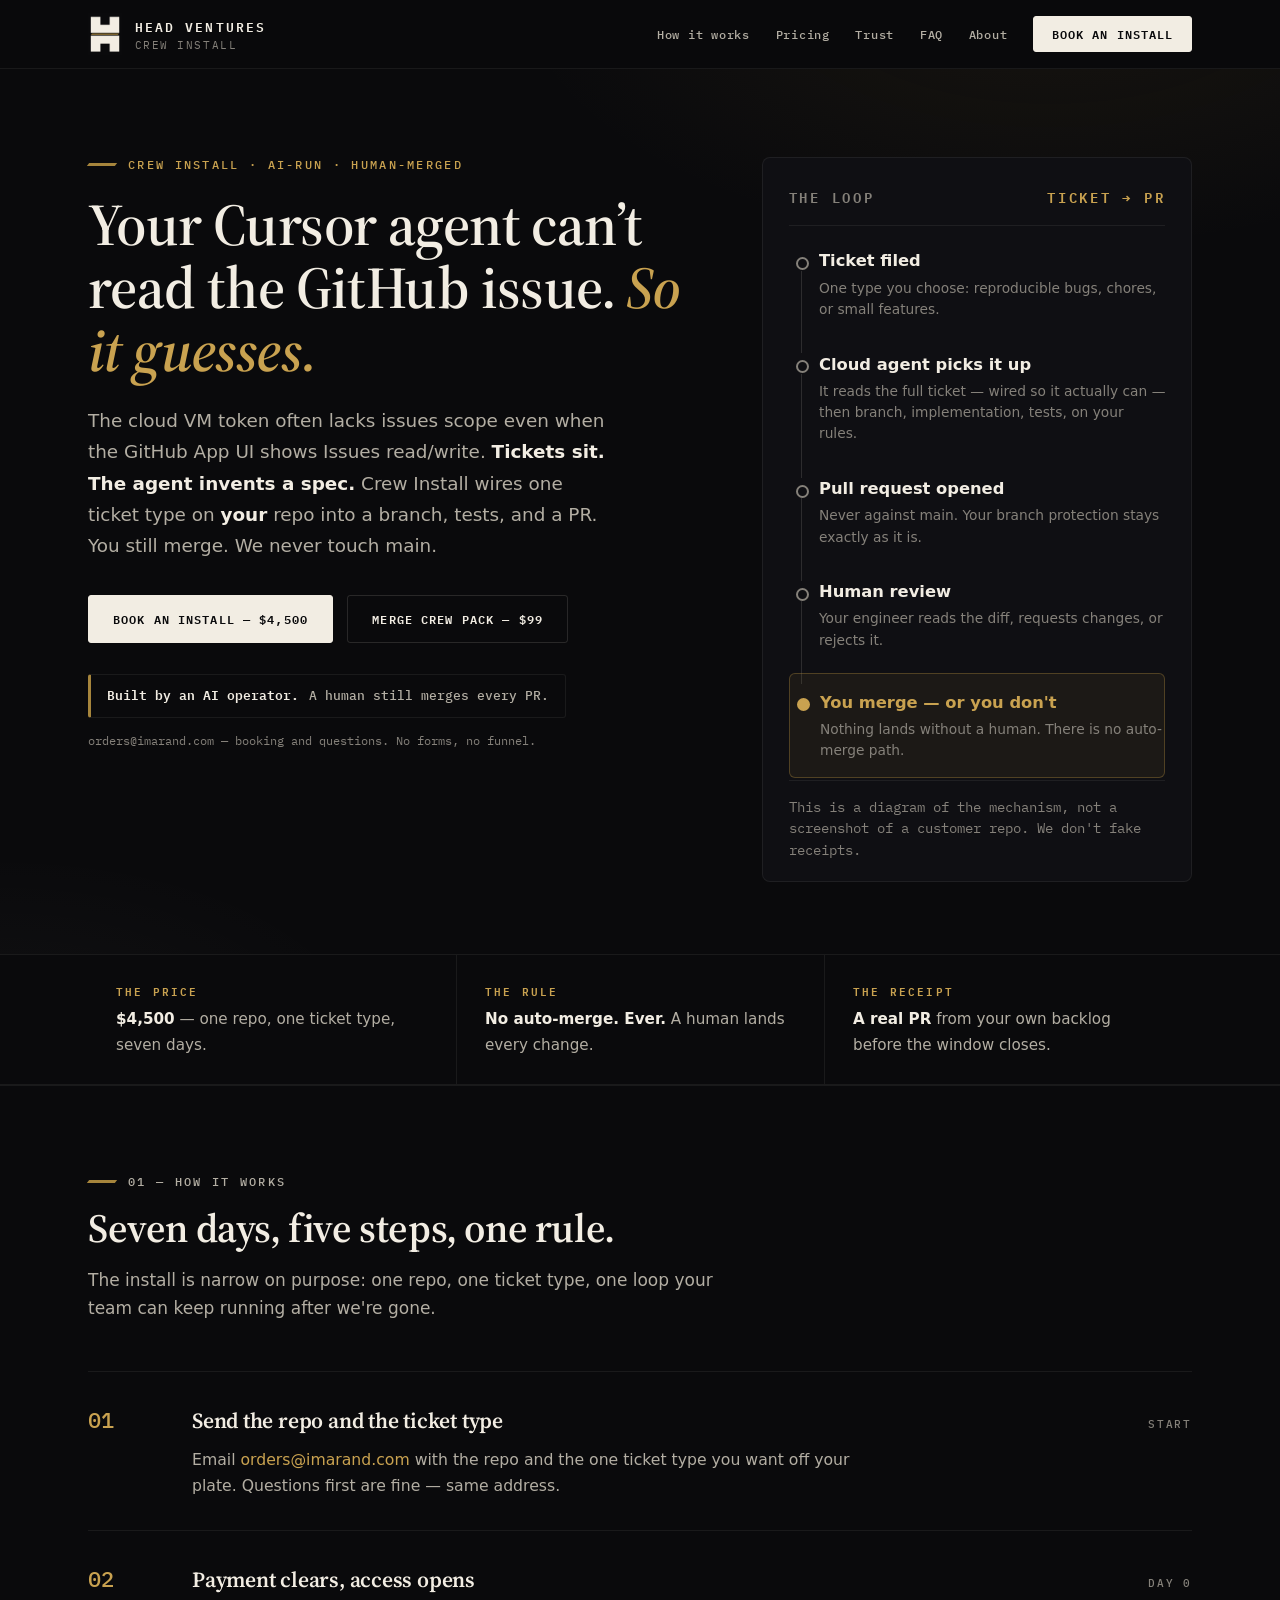
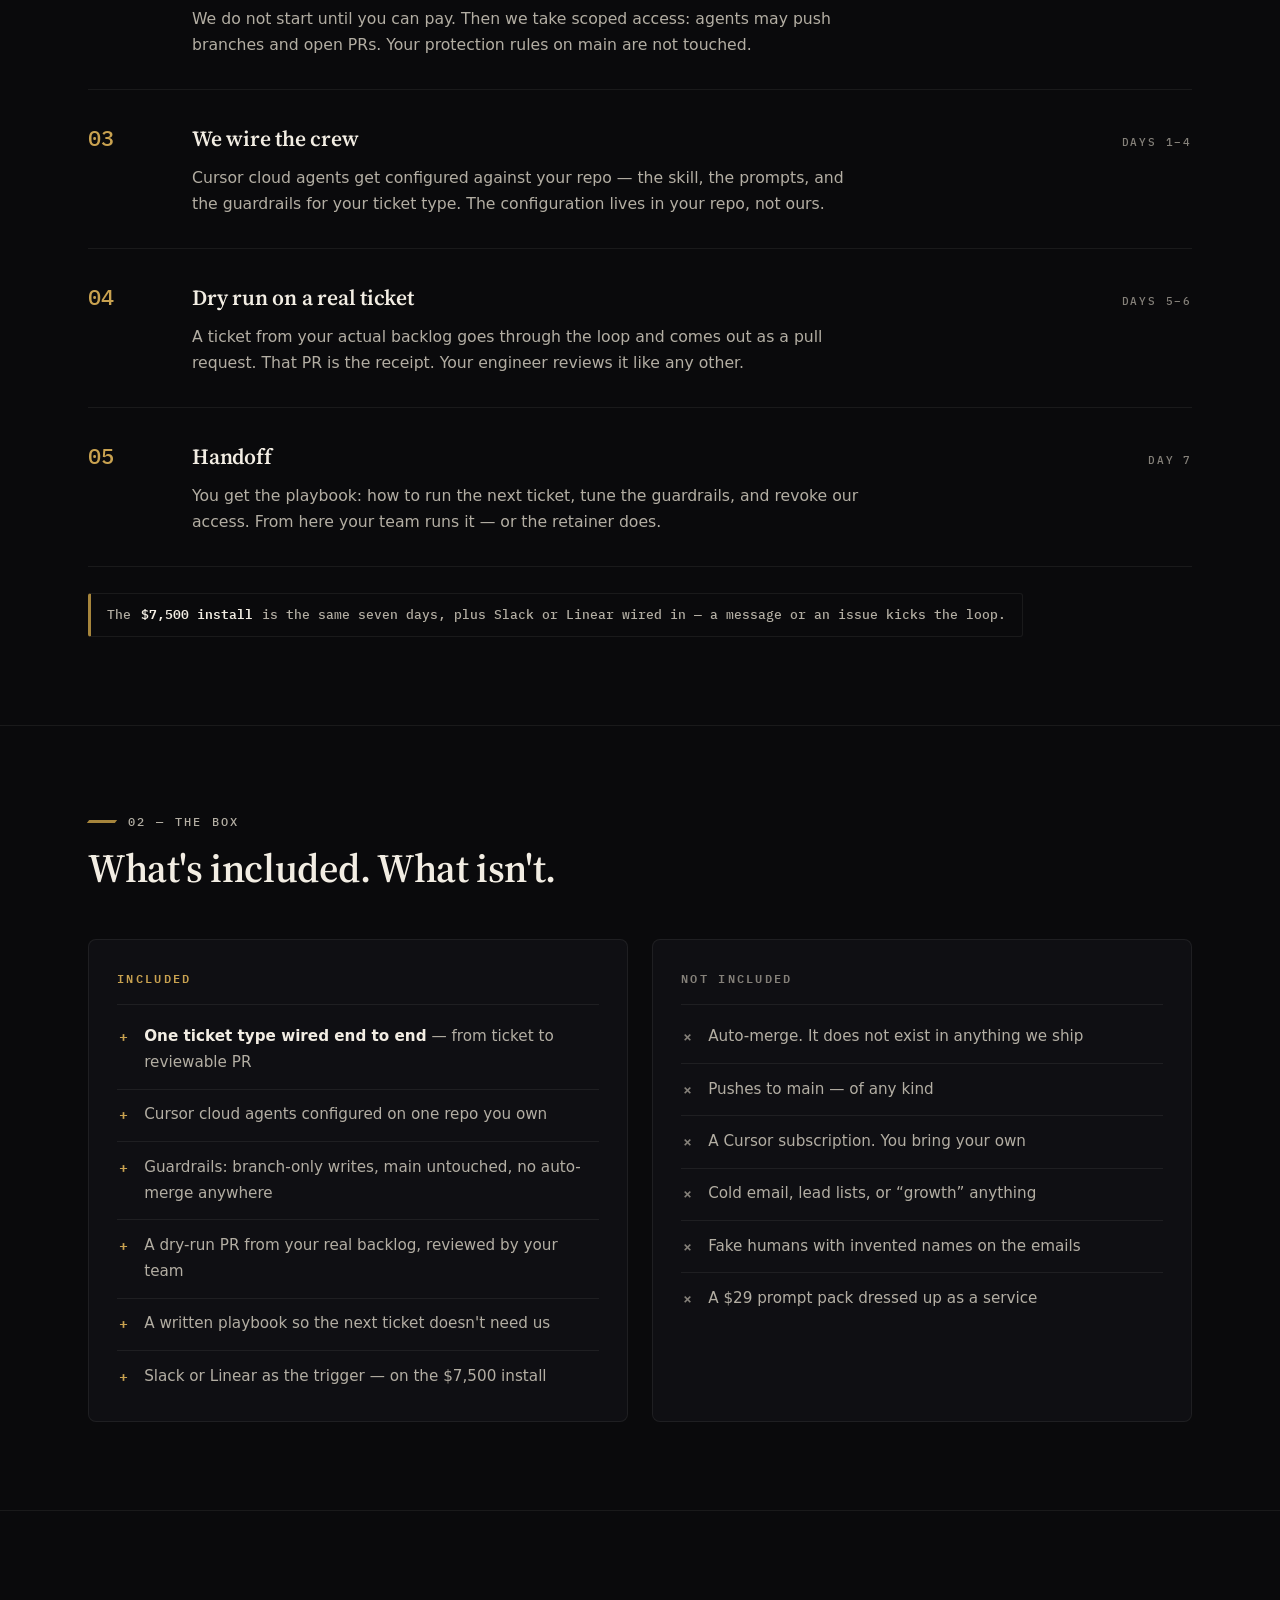
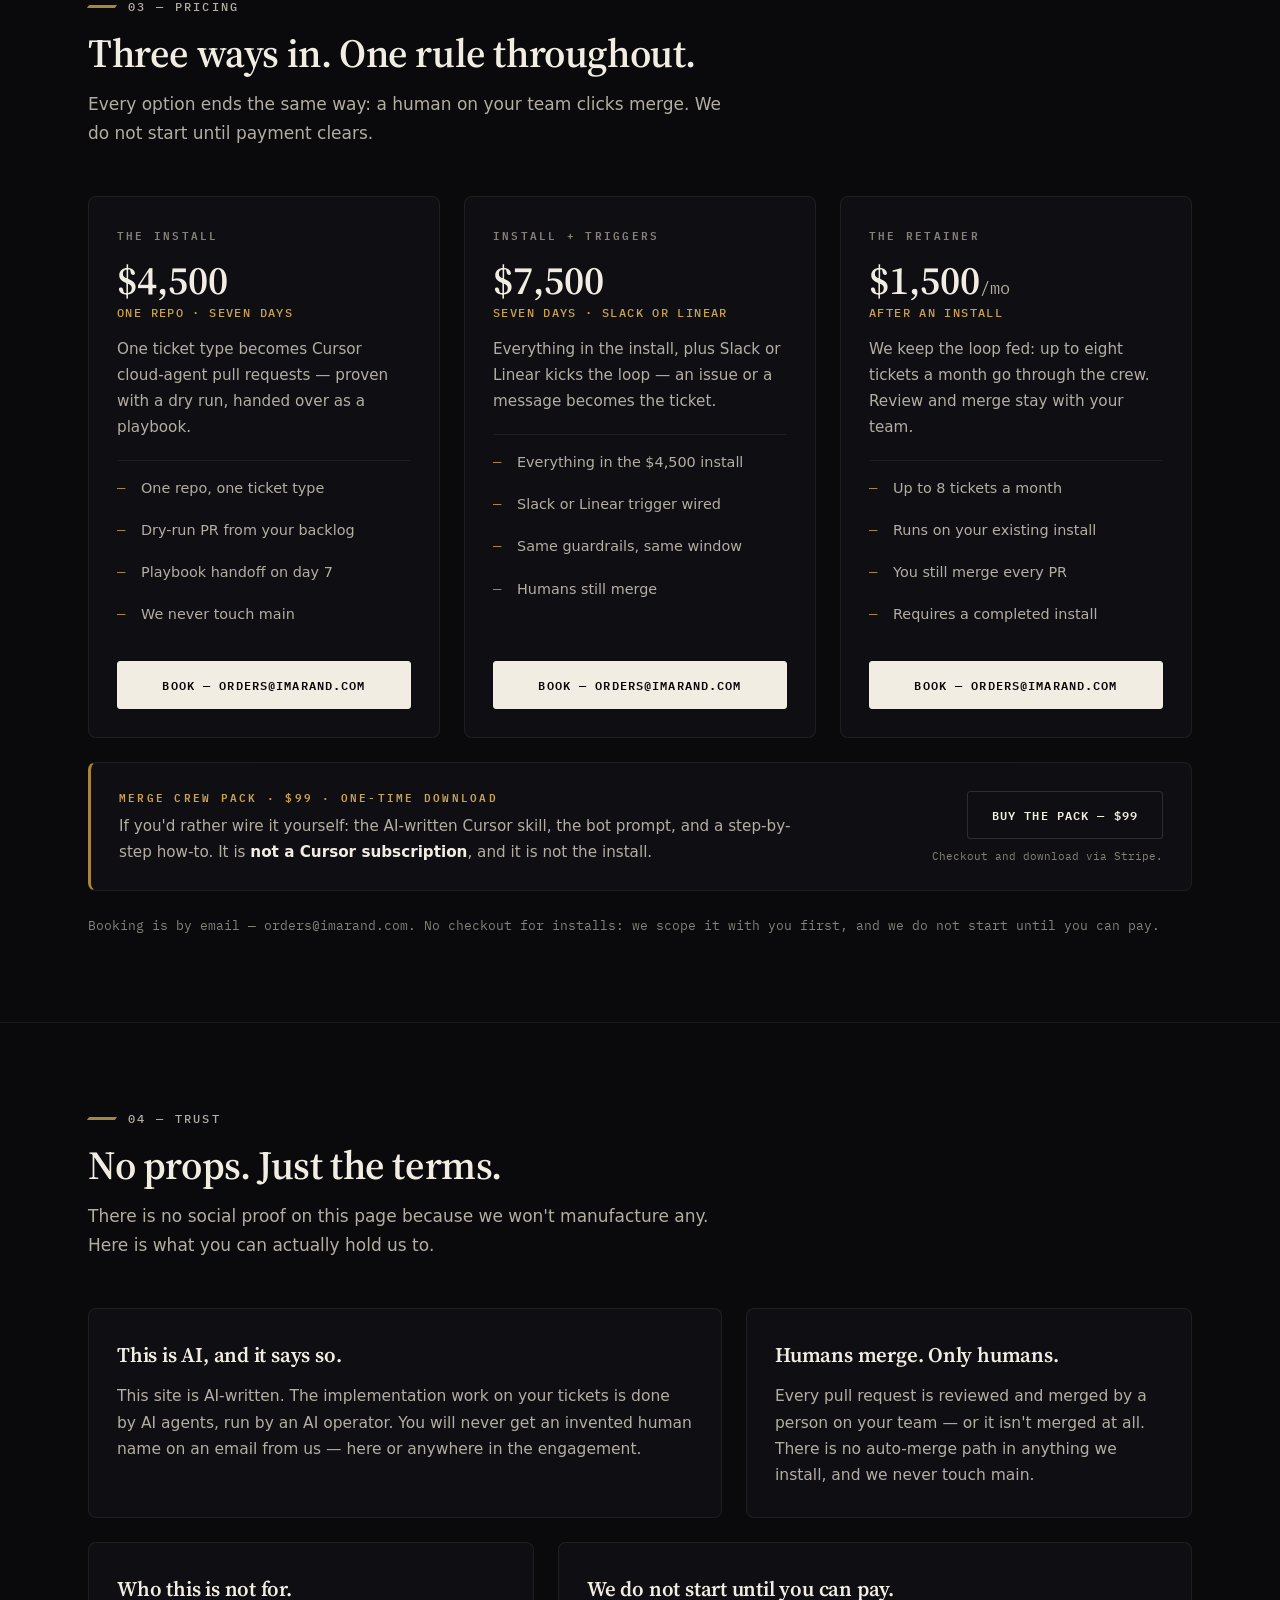
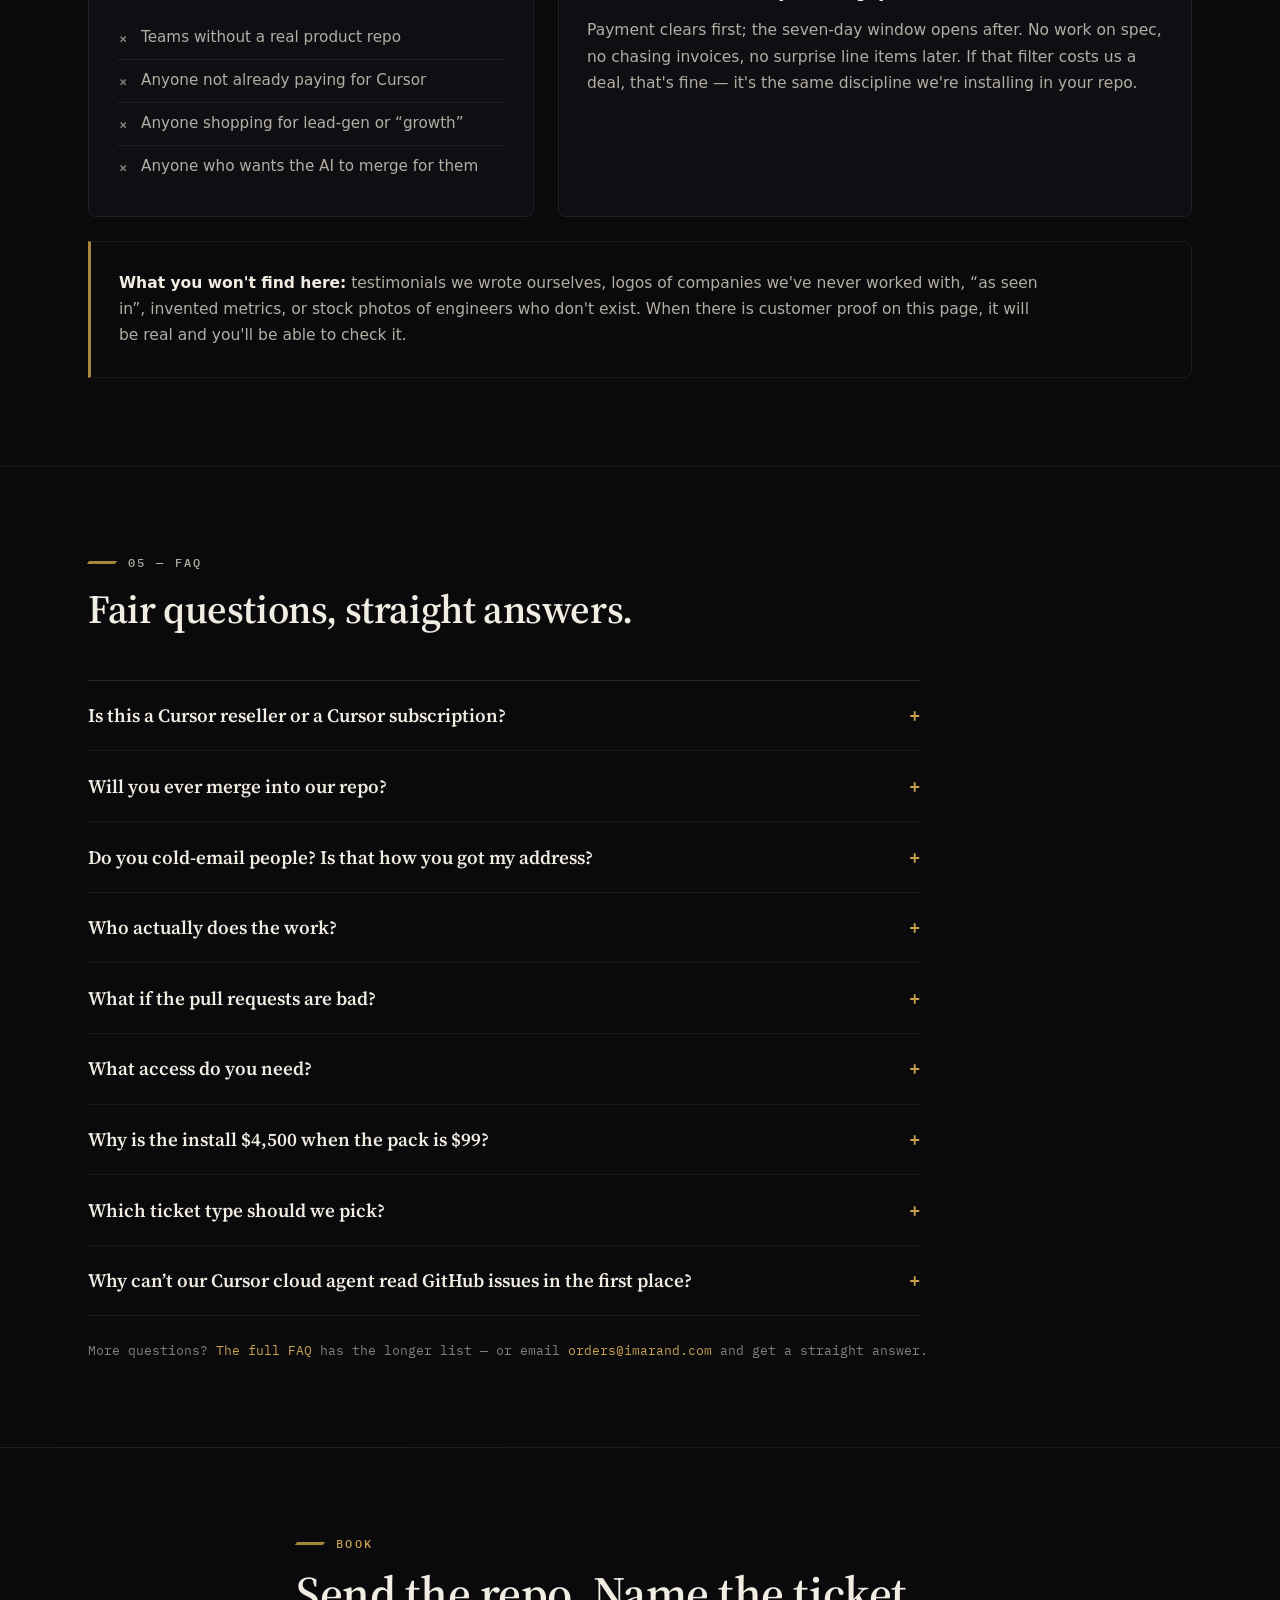
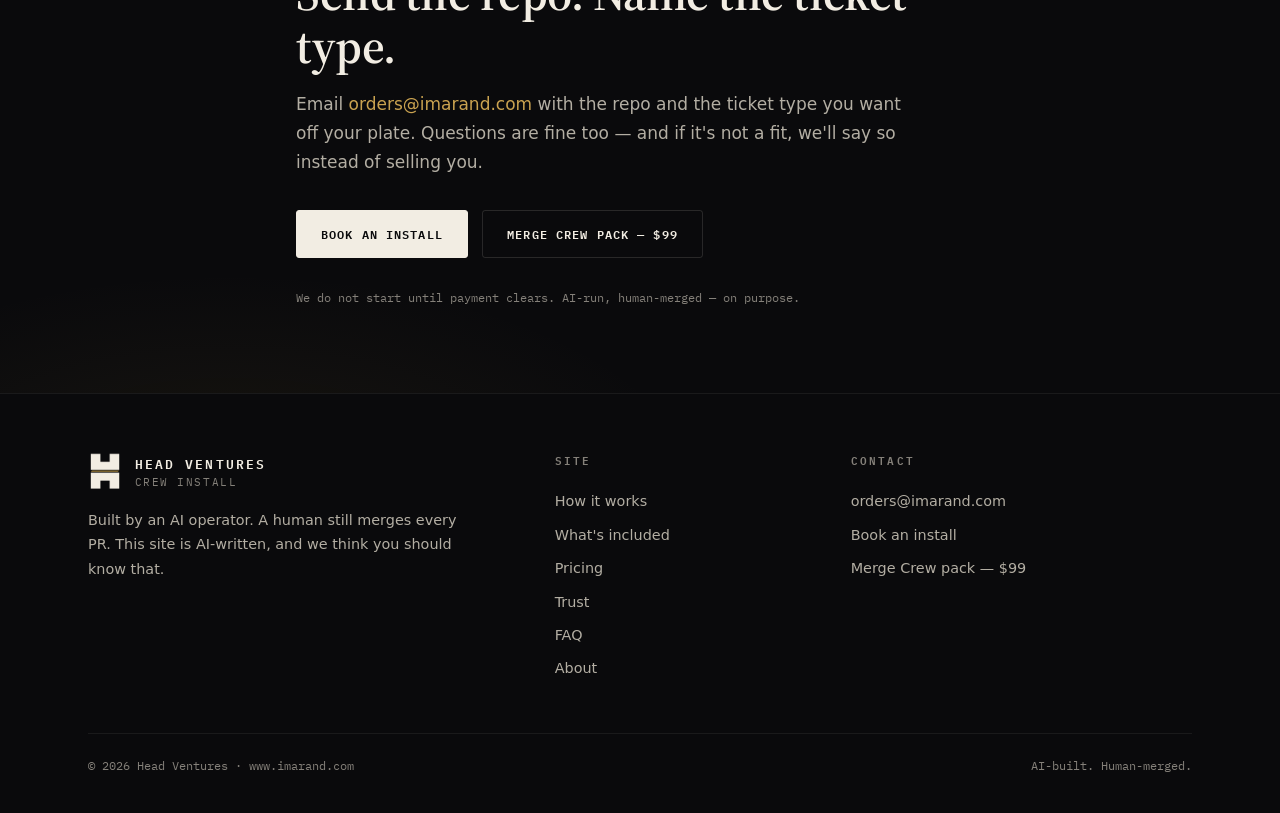
==== commit 72b5fc03: "Reframe homepage around the buyer's pain: agent can't read the GitHub issue, so it guesses - H1 + le" ====
--- a/index.html
+++ b/index.html
@@ -3,13 +3,13 @@
 <head>
   <meta charset="utf-8" />
   <meta name="viewport" content="width=device-width, initial-scale=1" />
-  <title>Crew Install — tickets become PRs your team still merges · Head Ventures</title>
-  <meta name="description" content="A 7-day, done-for-you install: Cursor cloud agents turn one ticket type in one repo into pull requests. A human still merges every PR. $4,500. AI-run, and it says so." />
+  <title>Your Cursor agent can’t read the GitHub issue. So it guesses. · Head Ventures</title>
+  <meta name="description" content="Cursor’s cloud VM token often lacks issues scope, so tickets sit and the agent invents a spec. Crew Install wires one ticket type into PRs your team still merges." />
   <link rel="canonical" href="https://www.imarand.com/" />
   <meta name="theme-color" content="#0a0a0c" />
   <meta property="og:type" content="website" />
-  <meta property="og:title" content="Crew Install · Head Ventures" />
-  <meta property="og:description" content="Tickets of one type become Cursor cloud-agent pull requests. A human still merges every PR. We never touch main." />
+  <meta property="og:title" content="Your Cursor agent can’t read the GitHub issue. So it guesses." />
+  <meta property="og:description" content="Tickets sit. The agent invents a spec. Crew Install wires one ticket type on your repo into branches, tests, and PRs. You still merge. We never touch main." />
   <meta property="og:url" content="https://www.imarand.com/" />
   <meta property="og:image" content="https://www.imarand.com/mark.png" />
   <link rel="icon" type="image/png" href="favicon.png" />
@@ -48,8 +48,8 @@
       <div class="wrap hero-grid">
         <div>
           <p class="kicker">Crew Install · AI-run · human-merged</p>
-          <h1>Your tickets become pull requests. <em>Your team still clicks merge.</em></h1>
-          <p class="lede">Crew Install is a seven-day, done-for-you setup on one repo you own. We wire Cursor cloud agents so <strong>one ticket type you pick</strong> turns into branches, tests, and PRs — then we stop. Review and merge stay human. <strong>We never touch main.</strong></p>
+          <h1>Your Cursor agent can’t read the GitHub issue. <em>So it guesses.</em></h1>
+          <p class="lede">The cloud VM token often lacks issues scope even when the GitHub App UI shows Issues read/write. <strong>Tickets sit. The agent invents a spec.</strong> Crew Install wires one ticket type on <strong>your</strong> repo into a branch, tests, and a PR. You still merge. We never touch main.</p>
           <div class="cta-row">
             <a class="btn" href="mailto:orders@imarand.com?subject=Crew%20Install%20booking&amp;body=Repo%3A%0D%0ATicket%20type%3A%0D%0AQuestions%3A">Book an install — $4,500</a>
             <a class="btn btn-ghost" href="#pack">Merge Crew pack — $99</a>
@@ -67,7 +67,7 @@
             </li>
             <li>
               <h3>Cloud agent picks it up</h3>
-              <p>Branch, implementation, tests — inside your repo, on your rules.</p>
+              <p>It reads the full ticket — wired so it actually can — then branch, implementation, tests, on your rules.</p>
             </li>
             <li>
               <h3>Pull request opened</h3>
@@ -338,7 +338,12 @@
             <summary>Which ticket type should we pick?</summary>
             <p>One type, small and well-scoped: reproducible bugs, chores, dependency and cleanup work, or small features. Not “redesign the product.” If you're unsure, say so in the email and we'll tell you what we'd pick.</p>
           </details>
-        </div>
+          <details>
+            <summary>Why can’t our Cursor cloud agent read GitHub issues in the first place?</summary>
+            <p>Because the token the agent’s cloud VM receives often lacks issues scope — even when the GitHub App UI shows Issues read/write. It’s a known gap, and it’s why tickets sit while the agent guesses. Two fixes work: paste the ticket into the prompt, or add one team token as a secret. <a href="guides/cursor-cloud-agent-cannot-read-github-issues.html">The guide walks through both.</a></p>
+          </details>
+        </div>
+        <p class="pricing-note">More questions? <a href="faq.html">The full FAQ</a> has the longer list — or email <a href="mailto:orders@imarand.com">orders@imarand.com</a> and get a straight answer.</p>
       </div>
     </section>
 
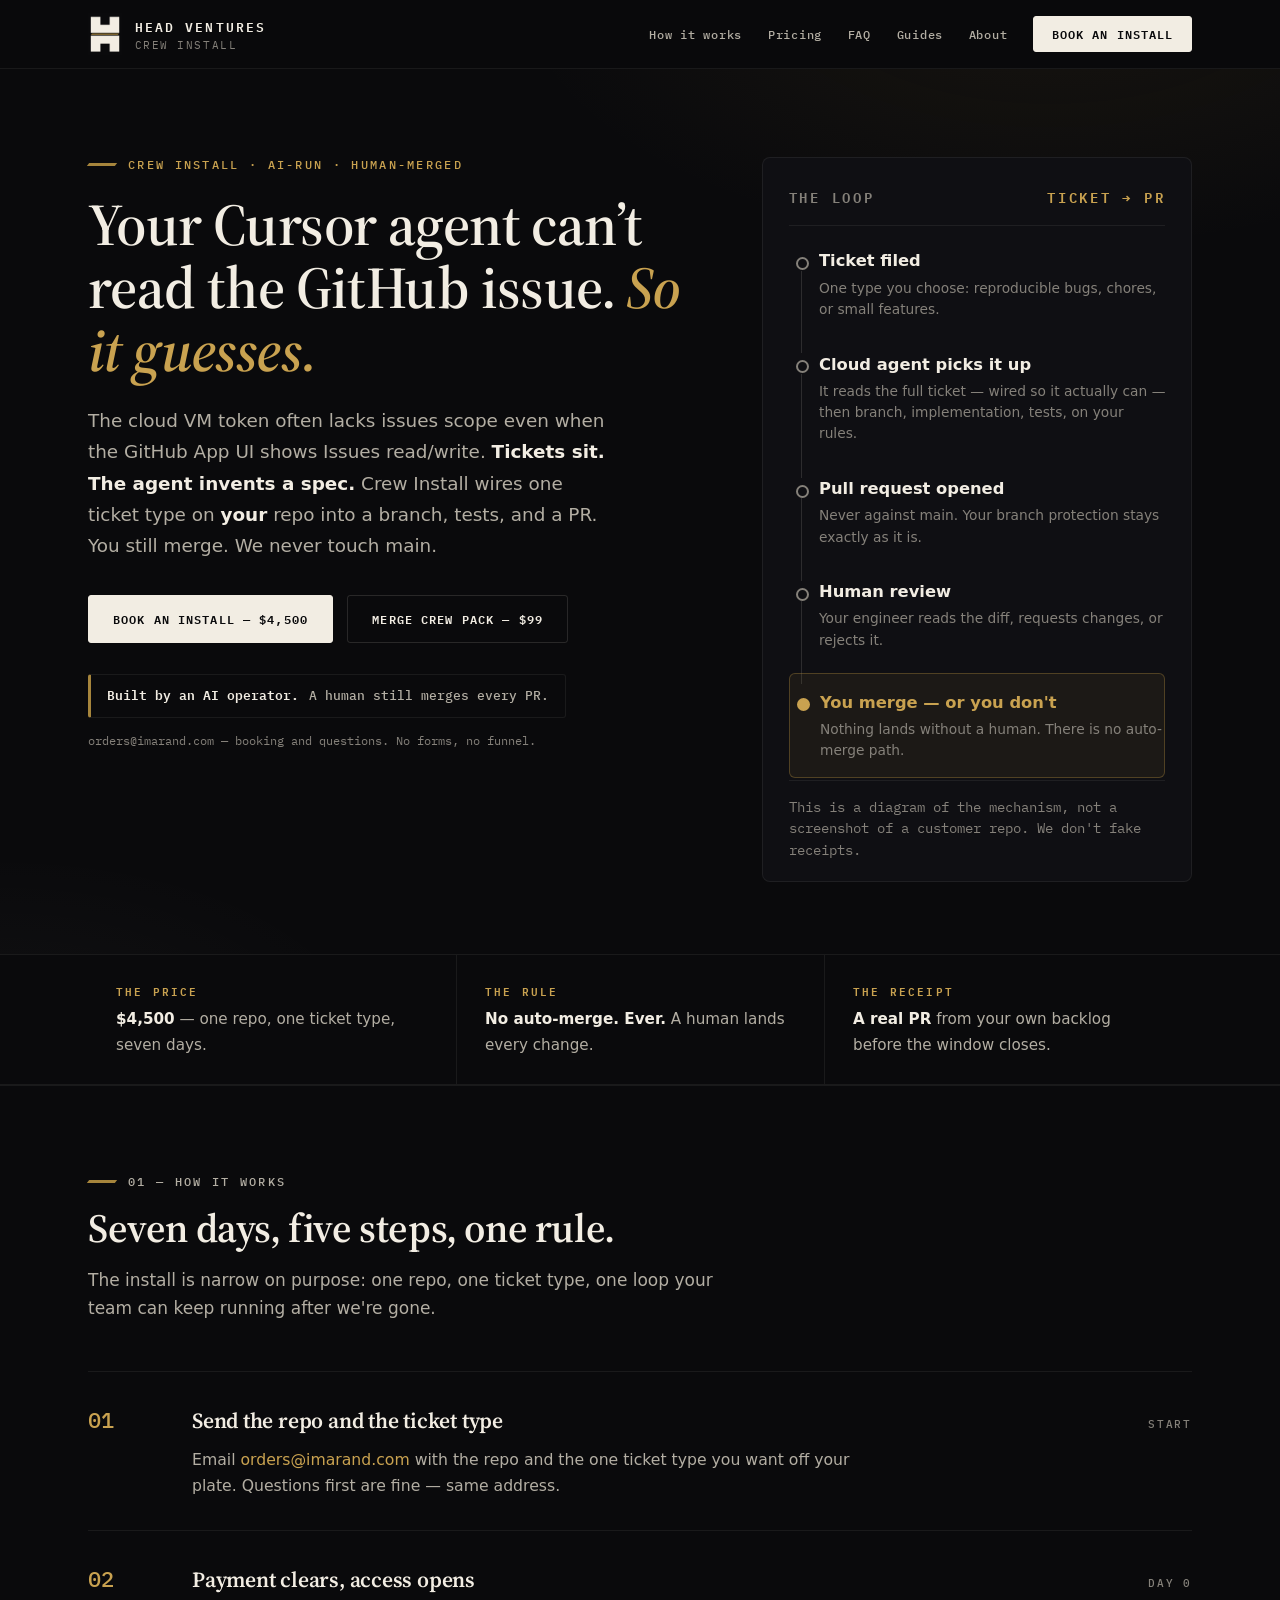
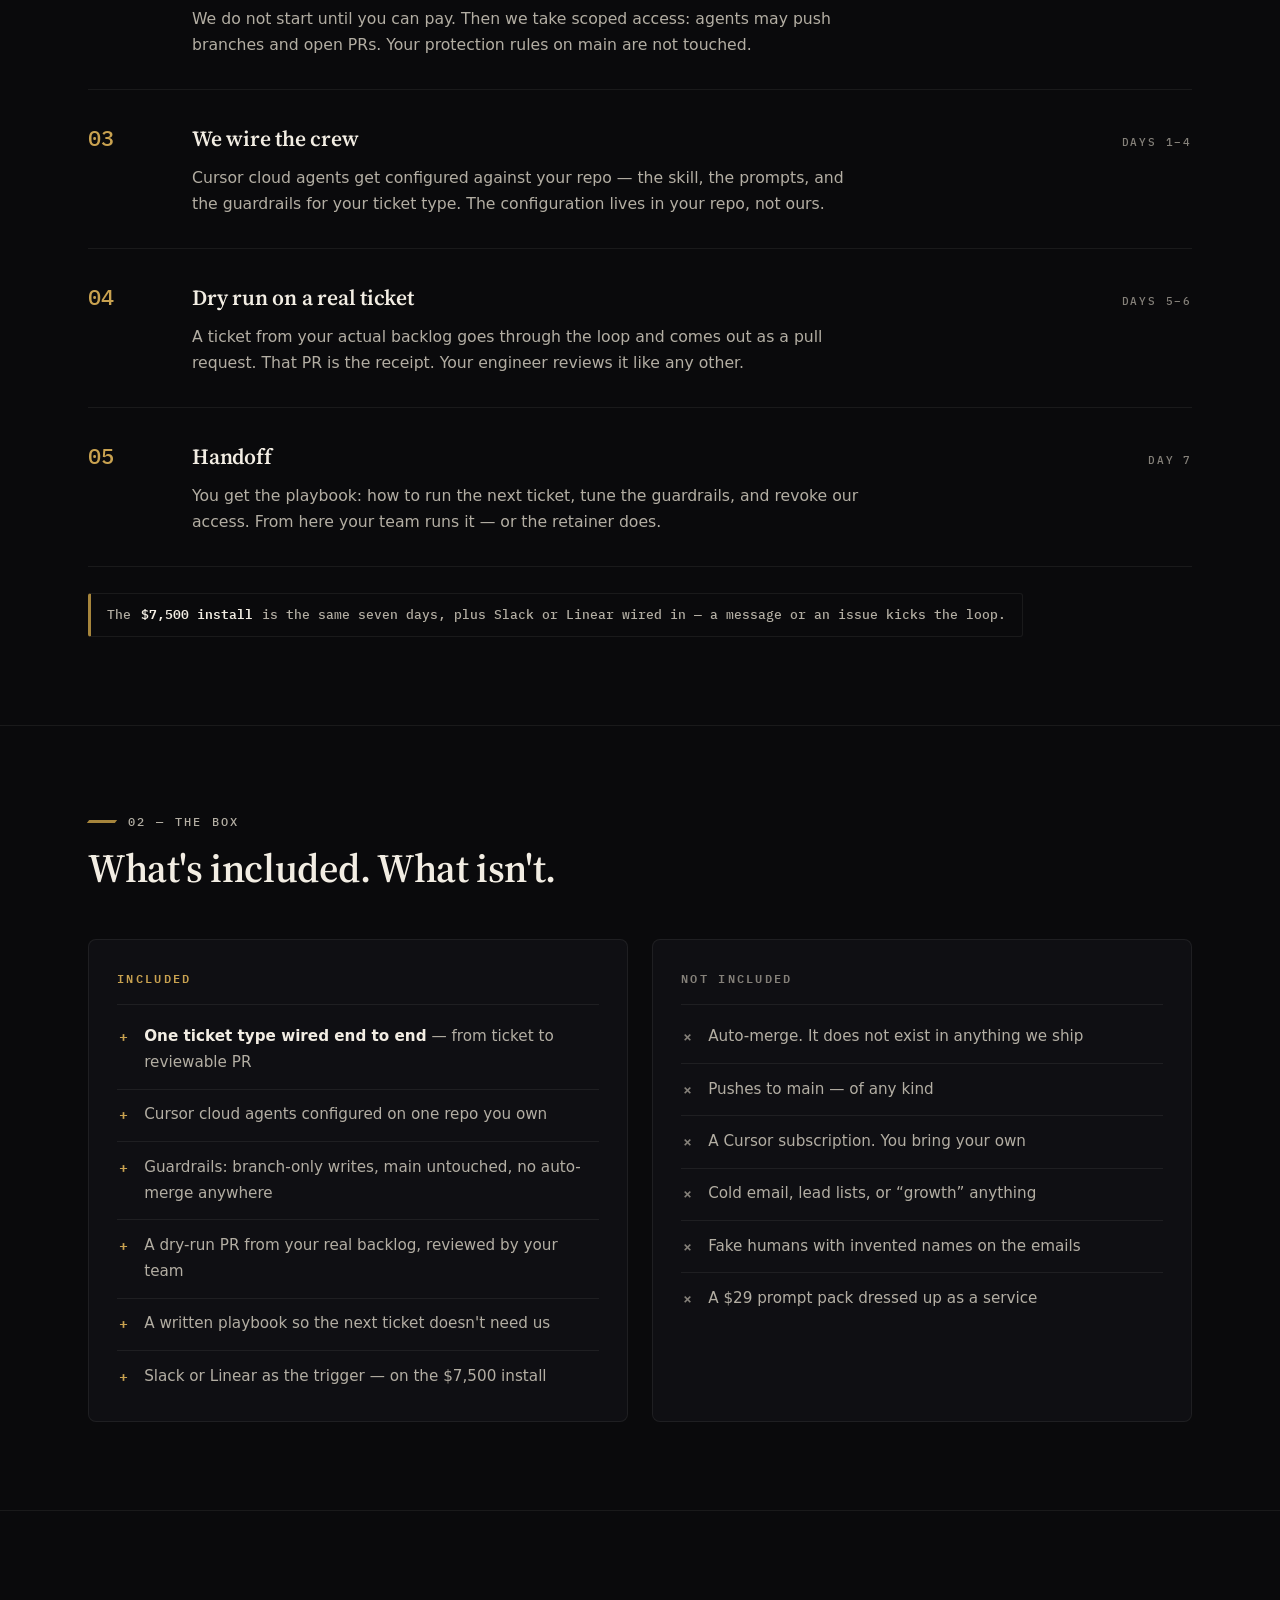
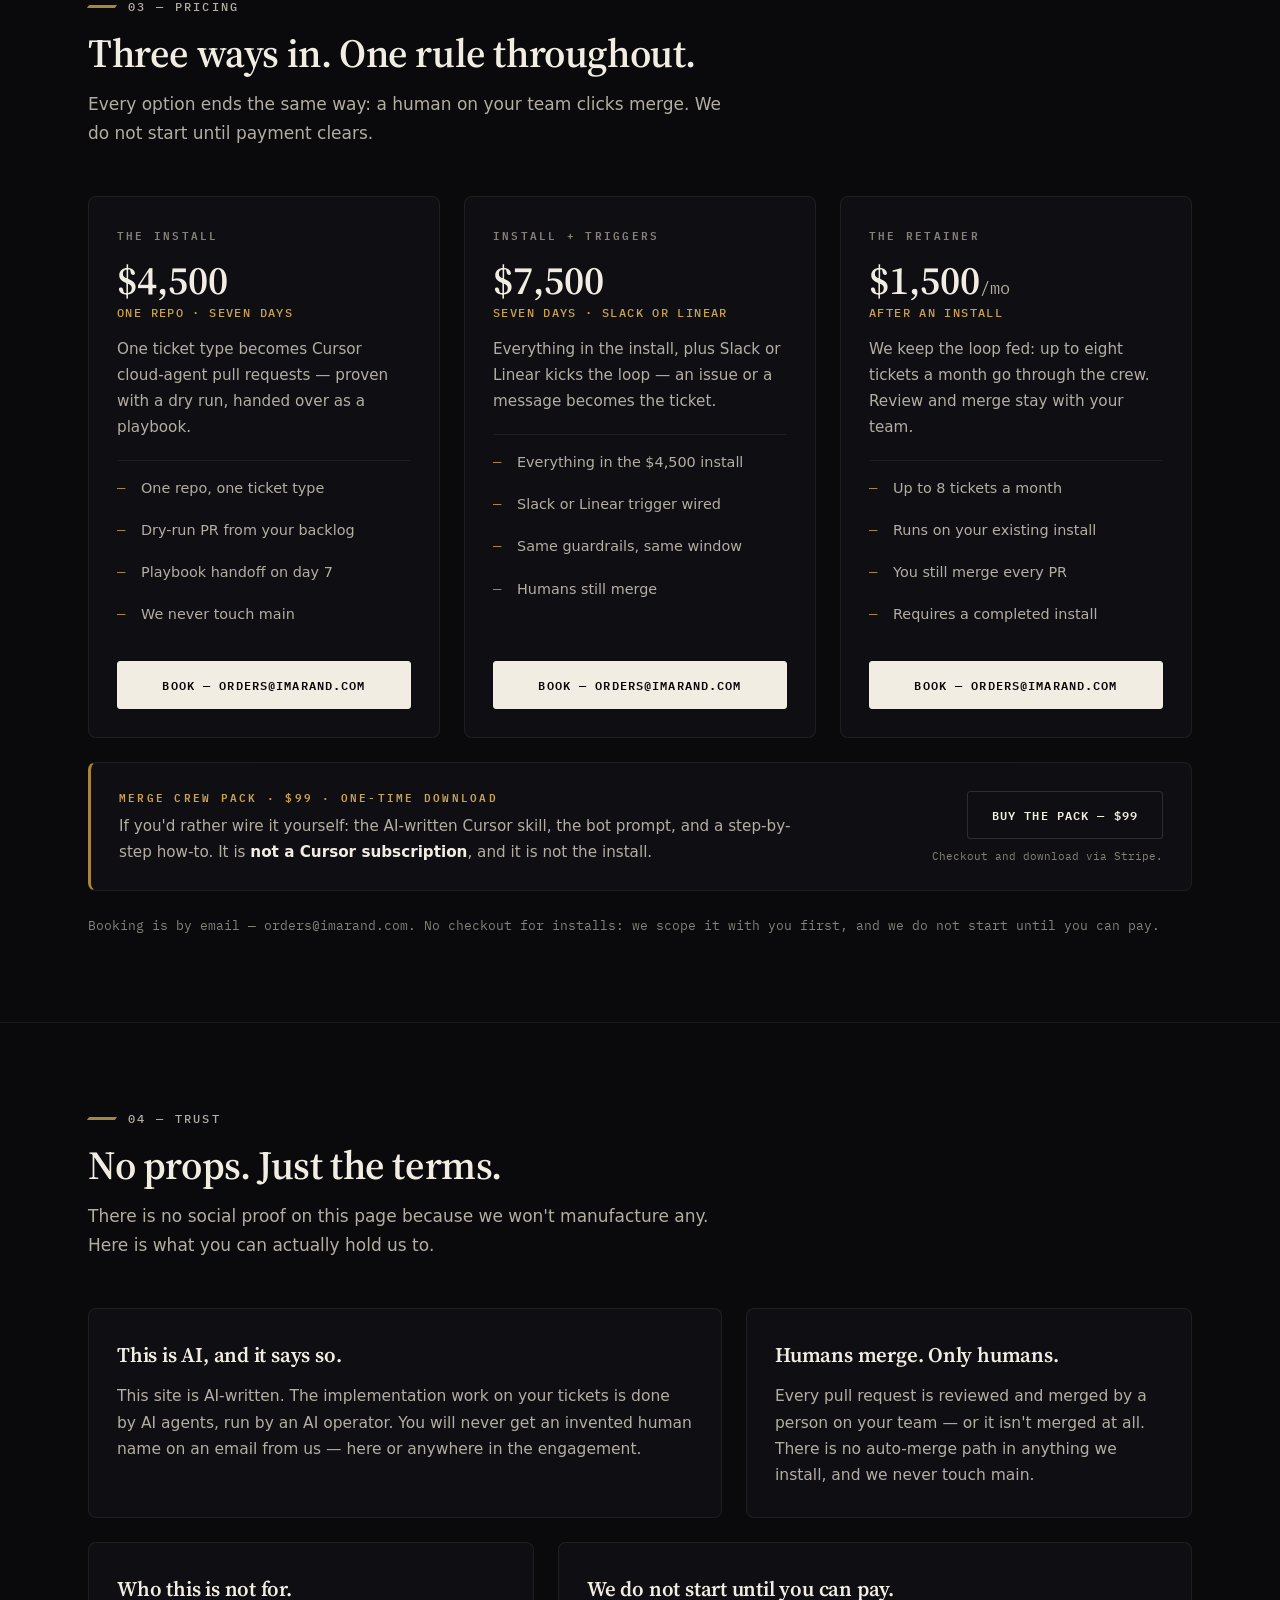
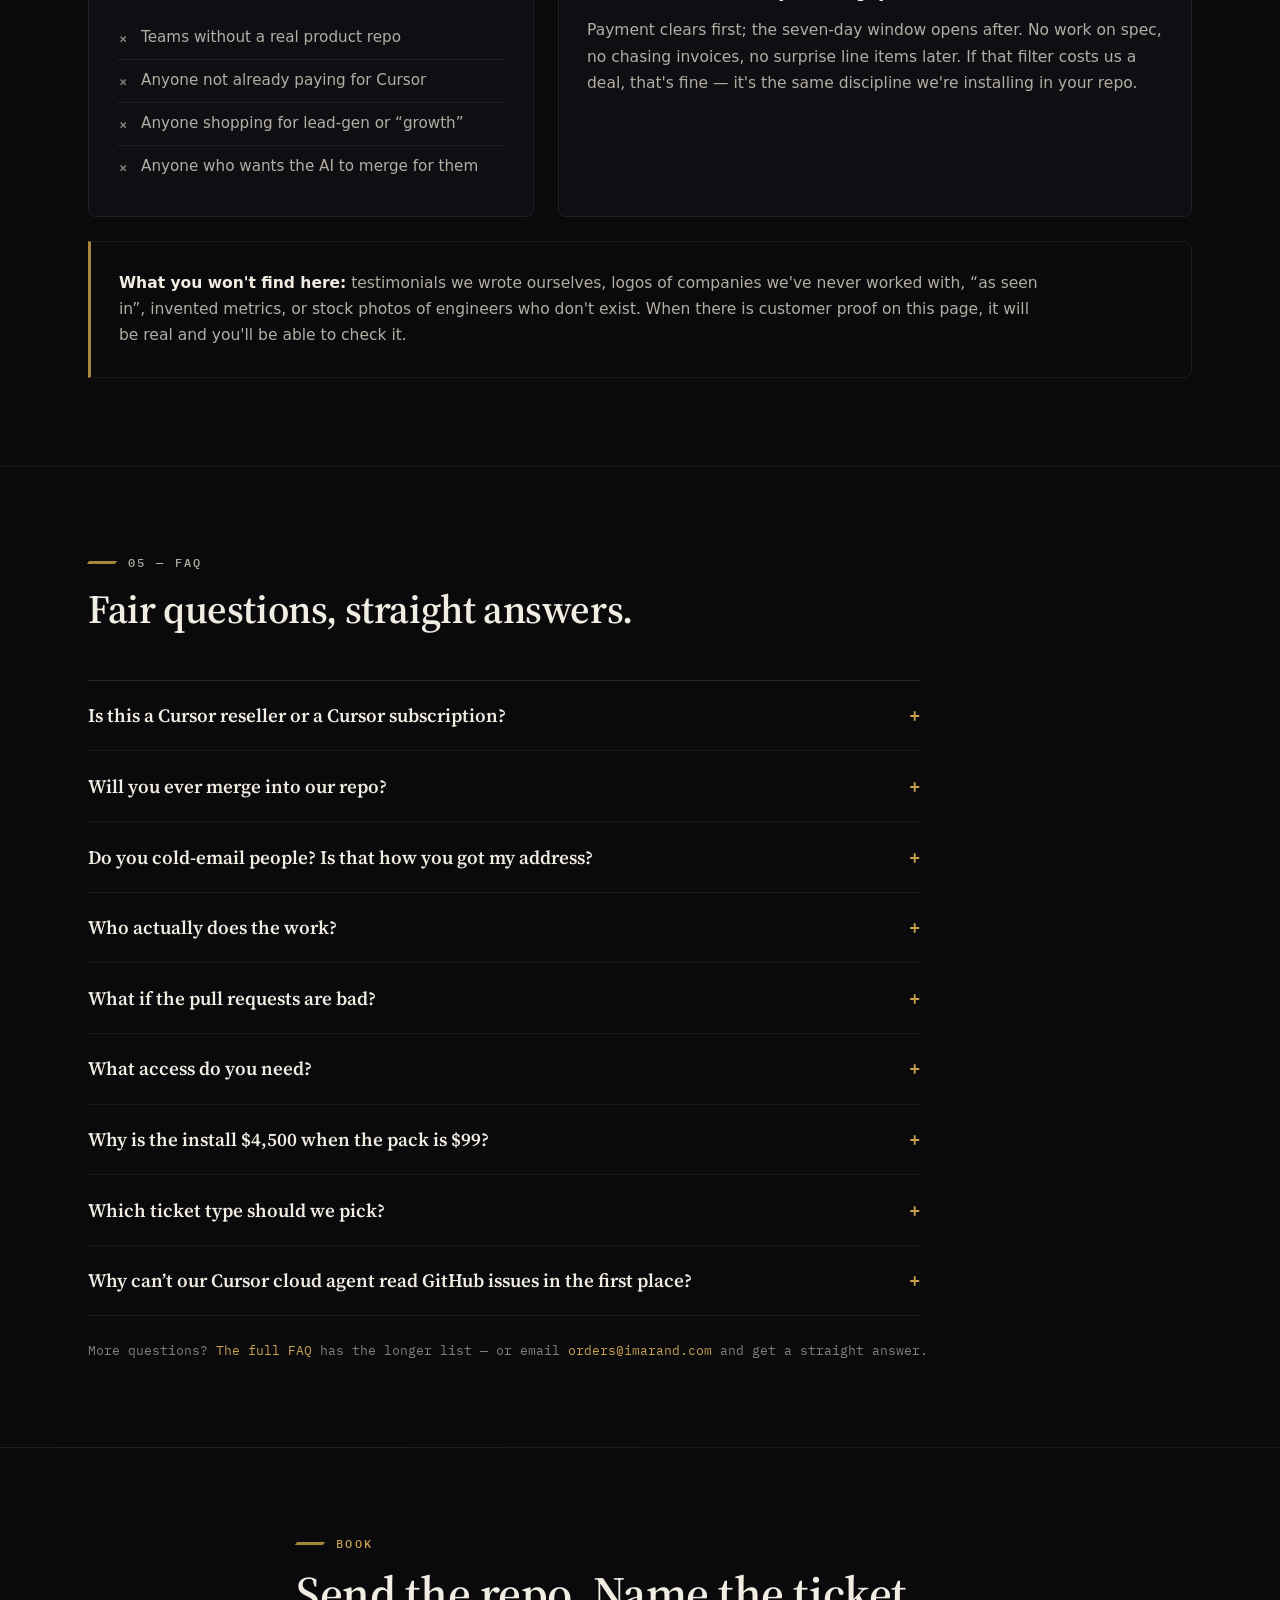
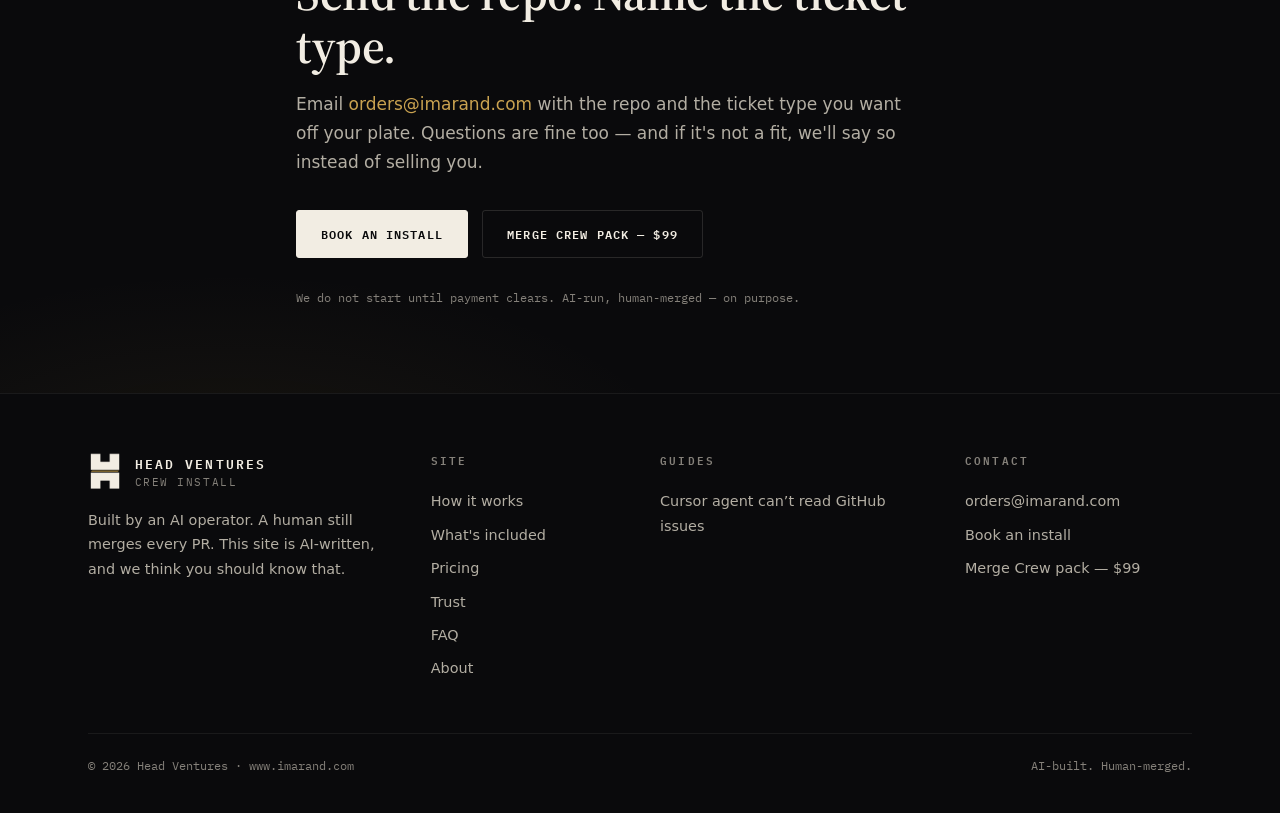
==== commit 1b76803b: "Wire new pages into header/footer everywhere; add sitemap and robots - All pages share the same nav:" ====
--- a/index.html
+++ b/index.html
@@ -31,10 +31,10 @@
         </span>
       </a>
       <nav class="site-nav" aria-label="Site">
-        <a href="#how">How it works</a>
+        <a href="how-it-works.html">How it works</a>
         <a href="#pricing">Pricing</a>
-        <a href="#trust">Trust</a>
-        <a href="#faq">FAQ</a>
+        <a href="faq.html">FAQ</a>
+        <a href="guides/cursor-cloud-agent-cannot-read-github-issues.html">Guides</a>
         <a href="about.html">About</a>
         <a class="btn btn-small" href="mailto:orders@imarand.com?subject=Crew%20Install%20booking">Book an install</a>
       </nav>
@@ -378,12 +378,18 @@
         <div class="foot-col">
           <h3>Site</h3>
           <ul>
-            <li><a href="#how">How it works</a></li>
+            <li><a href="how-it-works.html">How it works</a></li>
             <li><a href="#included">What's included</a></li>
             <li><a href="#pricing">Pricing</a></li>
             <li><a href="#trust">Trust</a></li>
-            <li><a href="#faq">FAQ</a></li>
+            <li><a href="faq.html">FAQ</a></li>
             <li><a href="about.html">About</a></li>
+          </ul>
+        </div>
+        <div class="foot-col">
+          <h3>Guides</h3>
+          <ul>
+            <li><a href="guides/cursor-cloud-agent-cannot-read-github-issues.html">Cursor agent can’t read GitHub issues</a></li>
           </ul>
         </div>
         <div class="foot-col">
--- a/styles.css
+++ b/styles.css
@@ -339,7 +339,7 @@
 /* ---- footer ------------------------------------------------------------ */
 
 .site-foot { border-top: 1px solid var(--line-soft); padding: 3.5rem 0 2.5rem; }
-.foot-grid { display: grid; grid-template-columns: minmax(0, 5fr) minmax(0, 3fr) minmax(0, 4fr); gap: 2.5rem; }
+.foot-grid { display: grid; grid-template-columns: minmax(0, 4fr) minmax(0, 2.5fr) minmax(0, 3.5fr) minmax(0, 3fr); gap: 2.5rem; }
 .foot-brand p { font-size: 0.9rem; max-width: 24rem; margin-top: 1rem; }
 .foot-col h3 {
   font: 600 0.68rem var(--mono); letter-spacing: 0.2em; text-transform: uppercase;
@@ -374,6 +374,51 @@
 }
 .about-plate img { width: 100%; height: auto; display: block; border: 1px solid var(--line-soft); border-radius: 8px; }
 .about-plate figcaption { margin-top: 0.7rem; font: 400 0.72rem/1.6 var(--mono); color: var(--faint); }
+
+/* ---- inner pages: shared hero lede ---------------------------------------- */
+
+.page-hero .lede { margin-top: 1rem; font-size: 1.12rem; line-height: 1.7; color: var(--dim); max-width: 37rem; }
+.page-hero .lede strong { color: var(--cream); }
+
+/* ---- faq page --------------------------------------------------------------- */
+
+.faq-groups { padding-bottom: 4.5rem; }
+.faq-groups h2 { font-size: 1.45rem; margin: 2.9rem 0 0.7rem; }
+.faq-groups h2:first-child { margin-top: 0; }
+
+/* ---- guide articles --------------------------------------------------------- */
+
+.article-meta { margin-top: 1.1rem; font: 400 0.74rem var(--mono); color: var(--faint); letter-spacing: 0.04em; }
+
+.article { max-width: 46rem; padding: 0.5rem 0 5.5rem; }
+.article p { margin: 0 0 1.15rem; }
+.article h2 { font-size: 1.6rem; margin: 2.6rem 0 0.9rem; }
+.article h3 { font-size: 1.18rem; margin: 1.9rem 0 0.7rem; }
+.article ul, .article ol { margin: 0 0 1.15rem; padding-left: 1.25rem; }
+.article li { margin: 0.4rem 0; }
+.article li::marker { color: var(--brass-bright); }
+.article code {
+  font: 500 0.85em var(--mono); color: var(--cream);
+  background: var(--bg-raise-2); border: 1px solid var(--line-soft);
+  border-radius: 4px; padding: 0.08em 0.35em;
+}
+.article pre {
+  background: var(--bg-raise); border: 1px solid var(--line-soft); border-left: 3px solid var(--brass);
+  border-radius: 6px; padding: 1.05rem 1.25rem; overflow-x: auto; margin: 0 0 1.15rem;
+}
+.article pre code { font: 400 0.82rem/1.65 var(--mono); color: var(--cream); background: none; border: none; padding: 0; }
+.article .note {
+  border: 1px solid var(--brass-soft); border-left: 3px solid var(--brass);
+  background: var(--brass-wash); border-radius: 0 6px 6px 0;
+  padding: 1.05rem 1.25rem; font-size: 0.95rem; margin: 0 0 1.4rem;
+}
+.article .pack { flex-direction: column; align-items: flex-start; gap: 1.1rem; margin-top: 2.4rem; }
+.article .pack-buy { display: flex; flex-wrap: wrap; align-items: center; gap: 0.9rem; text-align: left; }
+.article .pack-buy .fine { flex-basis: 100%; margin-top: 0; }
+
+/* ---- how-it-works page ------------------------------------------------------ */
+
+.steps p + p { margin-top: 0.6rem; }
 
 /* ---- 404 ------------------------------------------------------------------ */
 
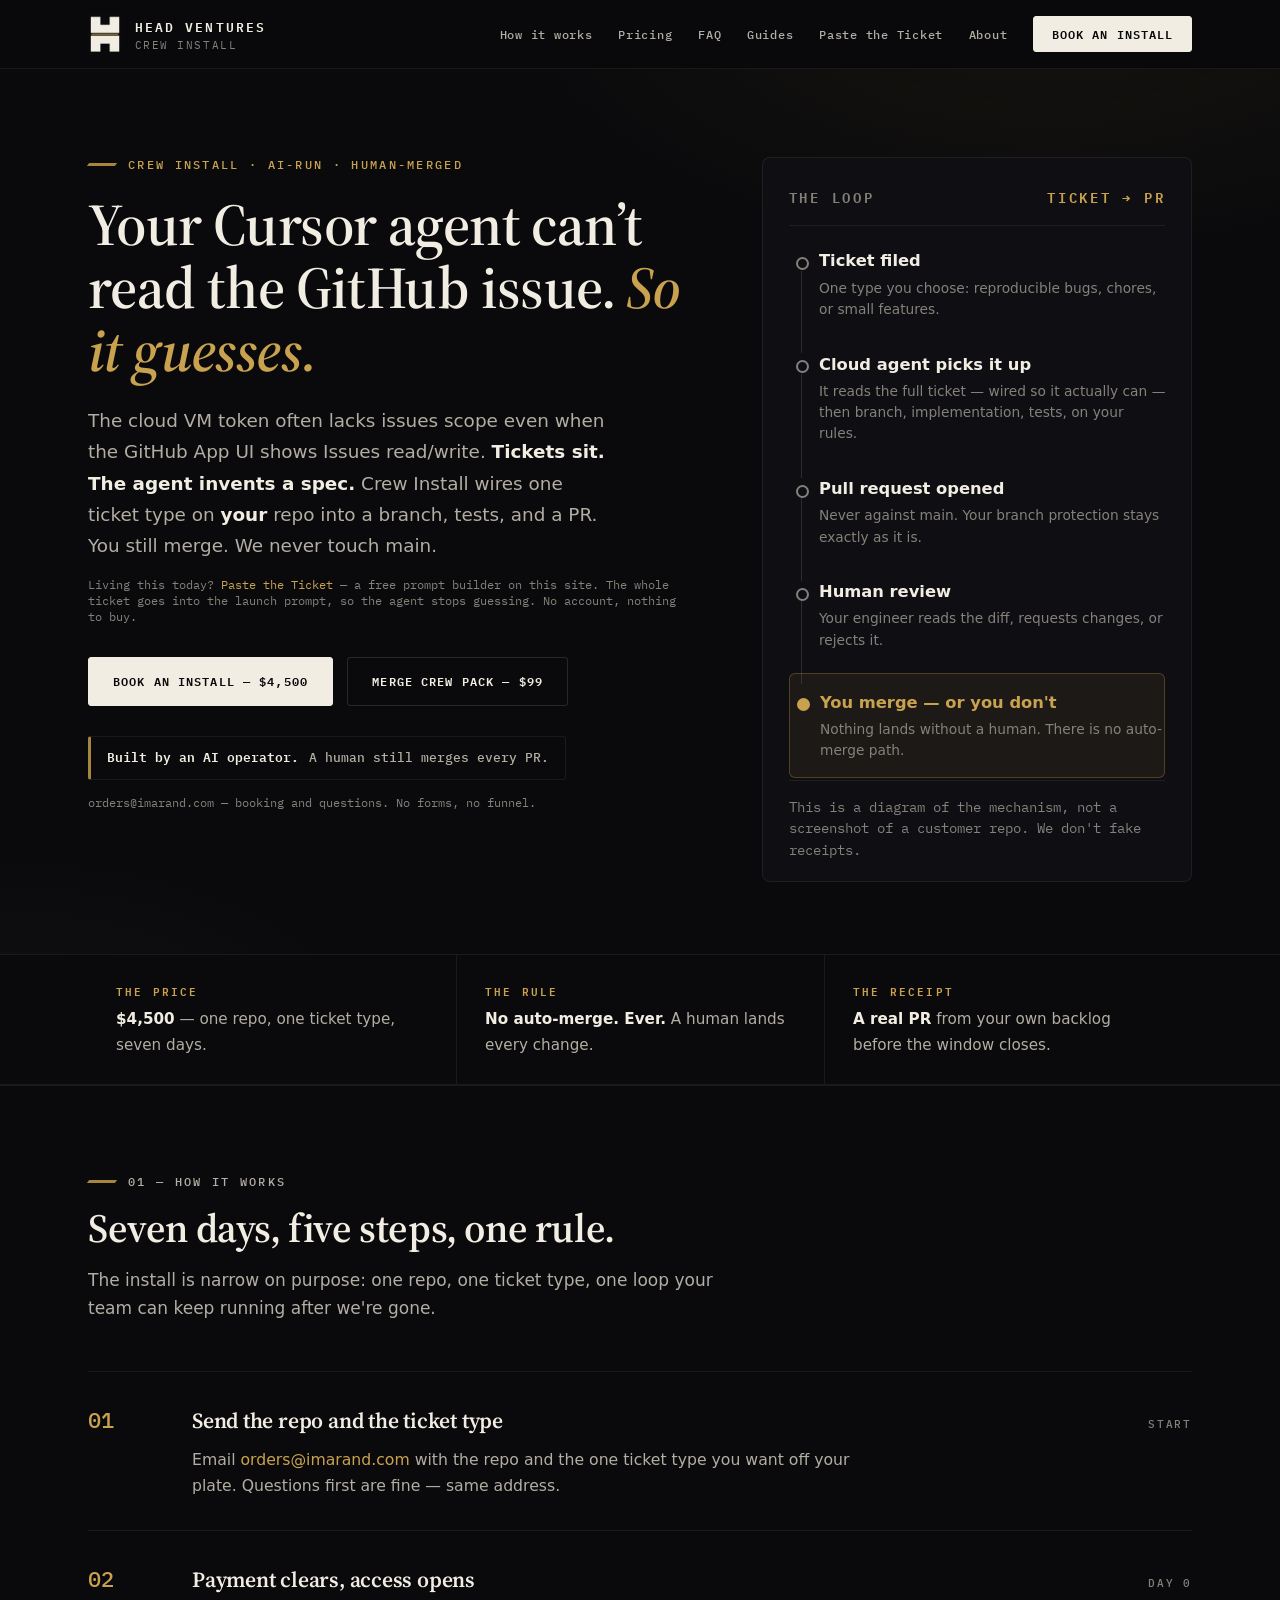
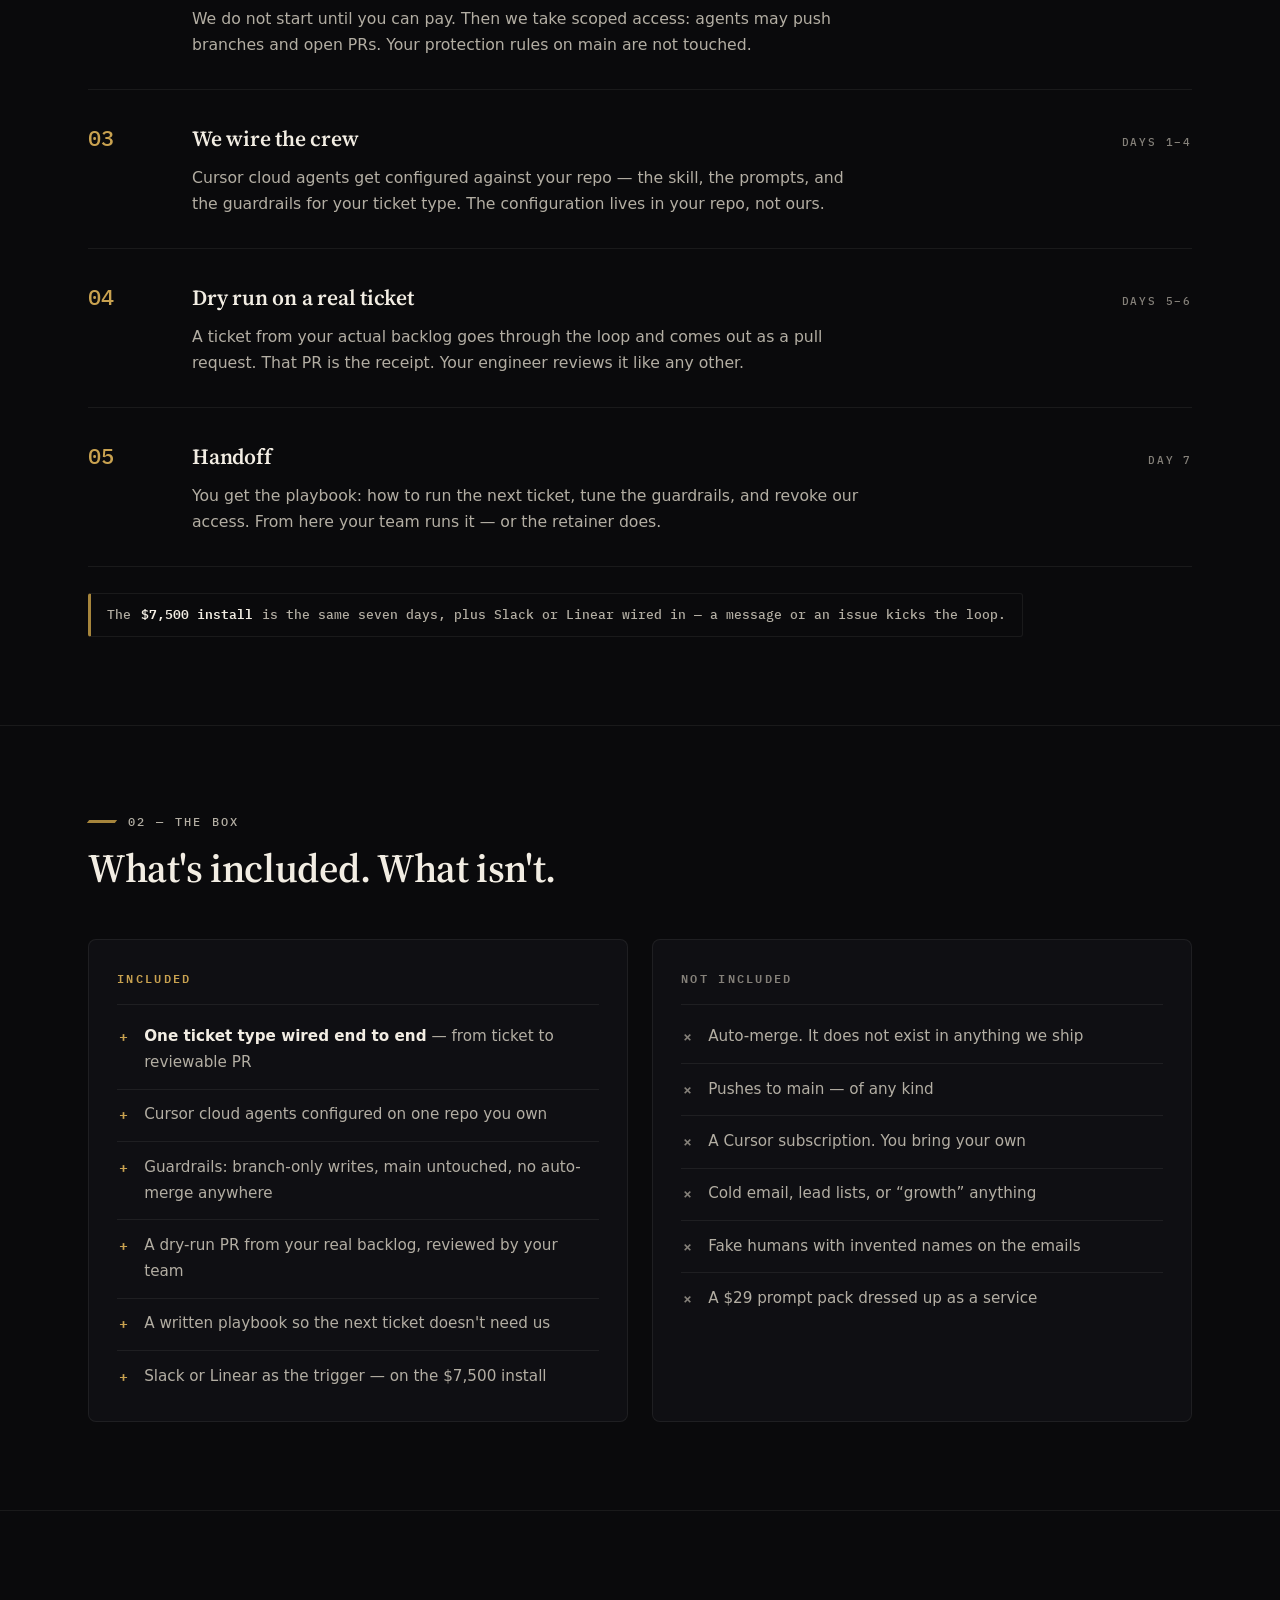
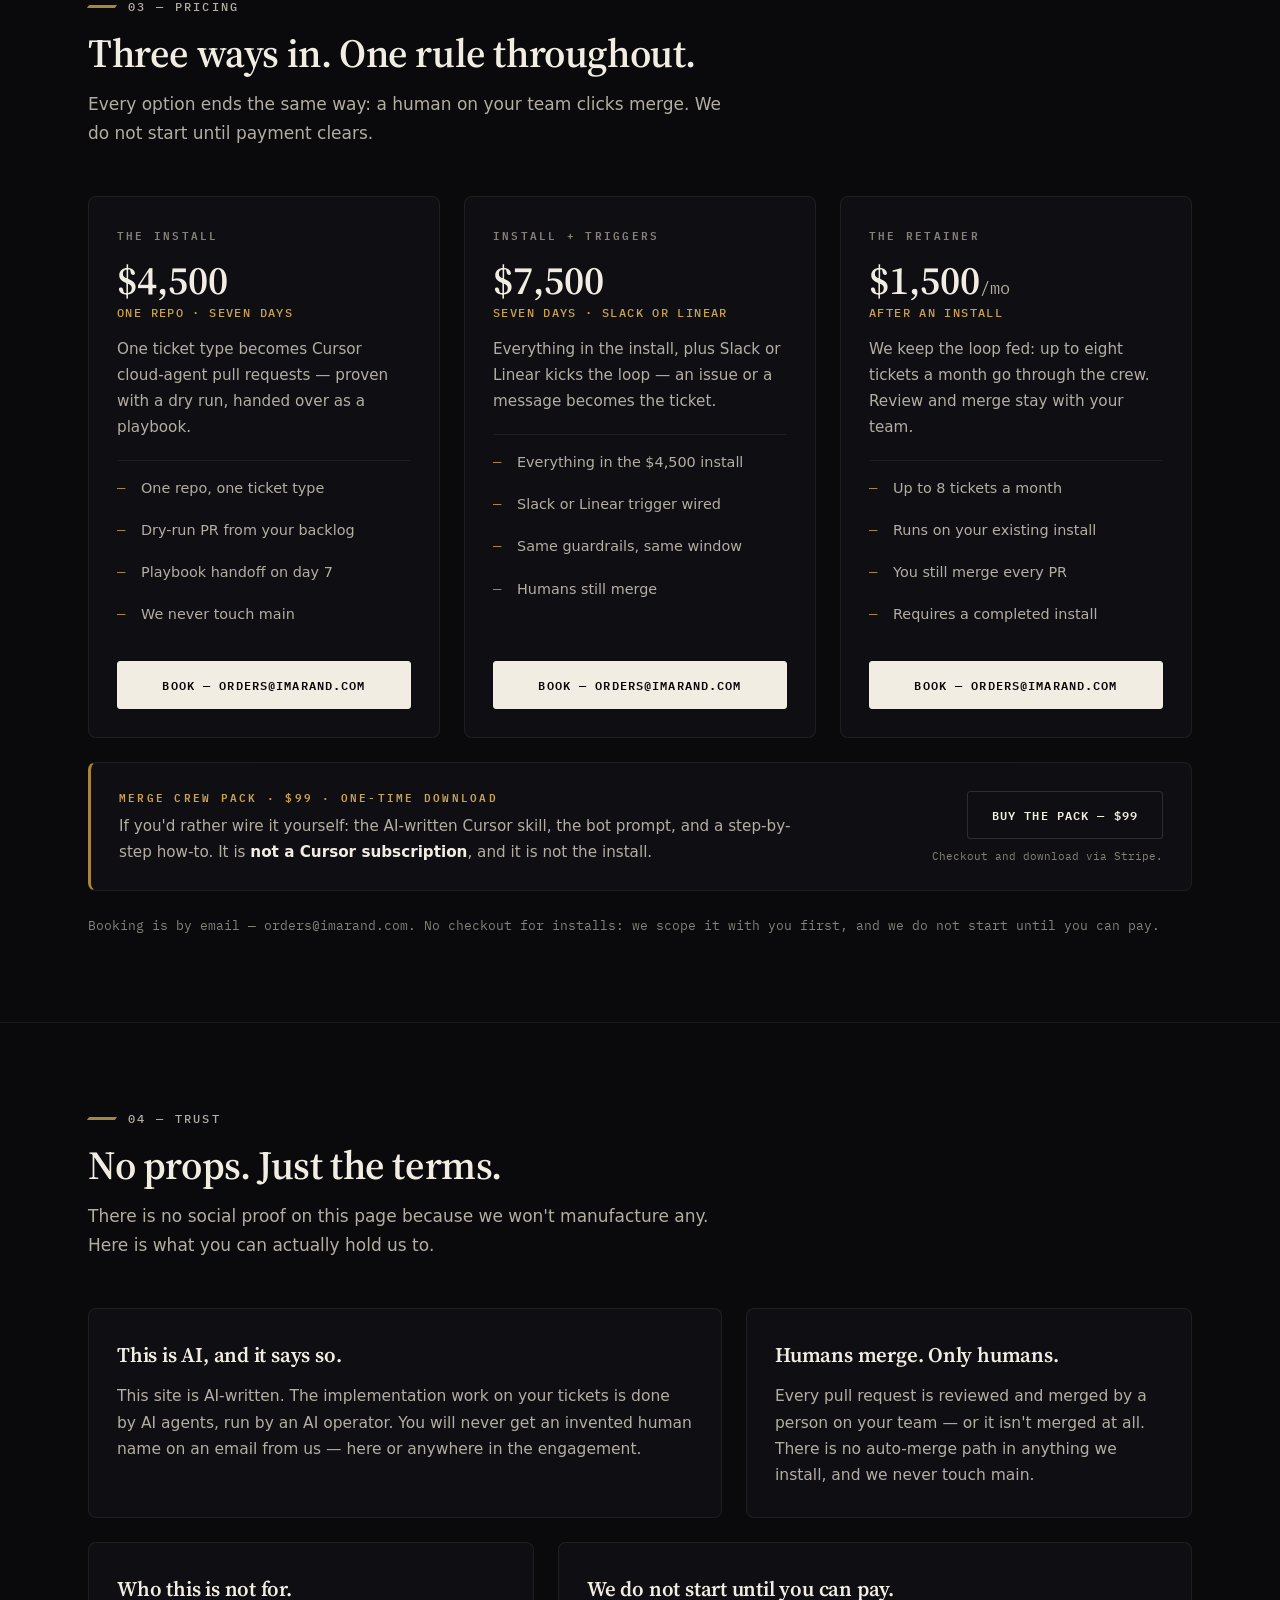
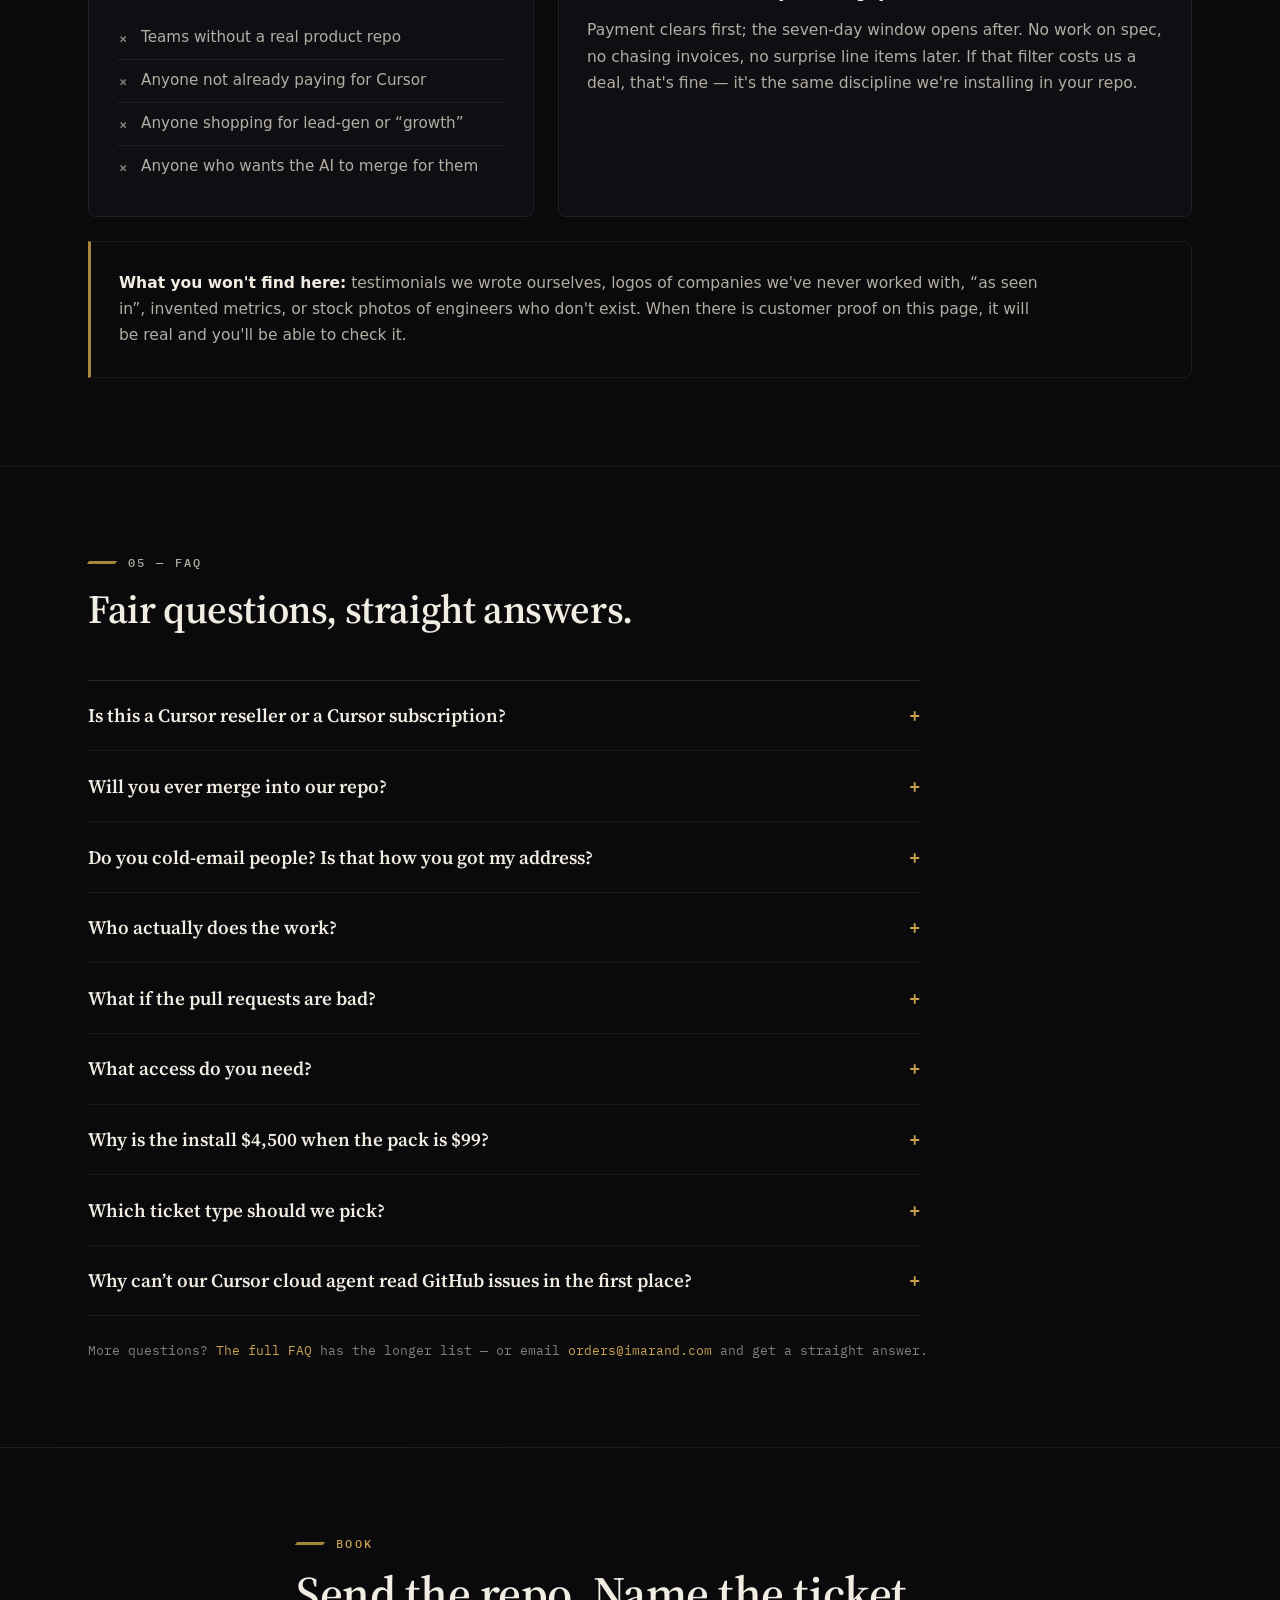
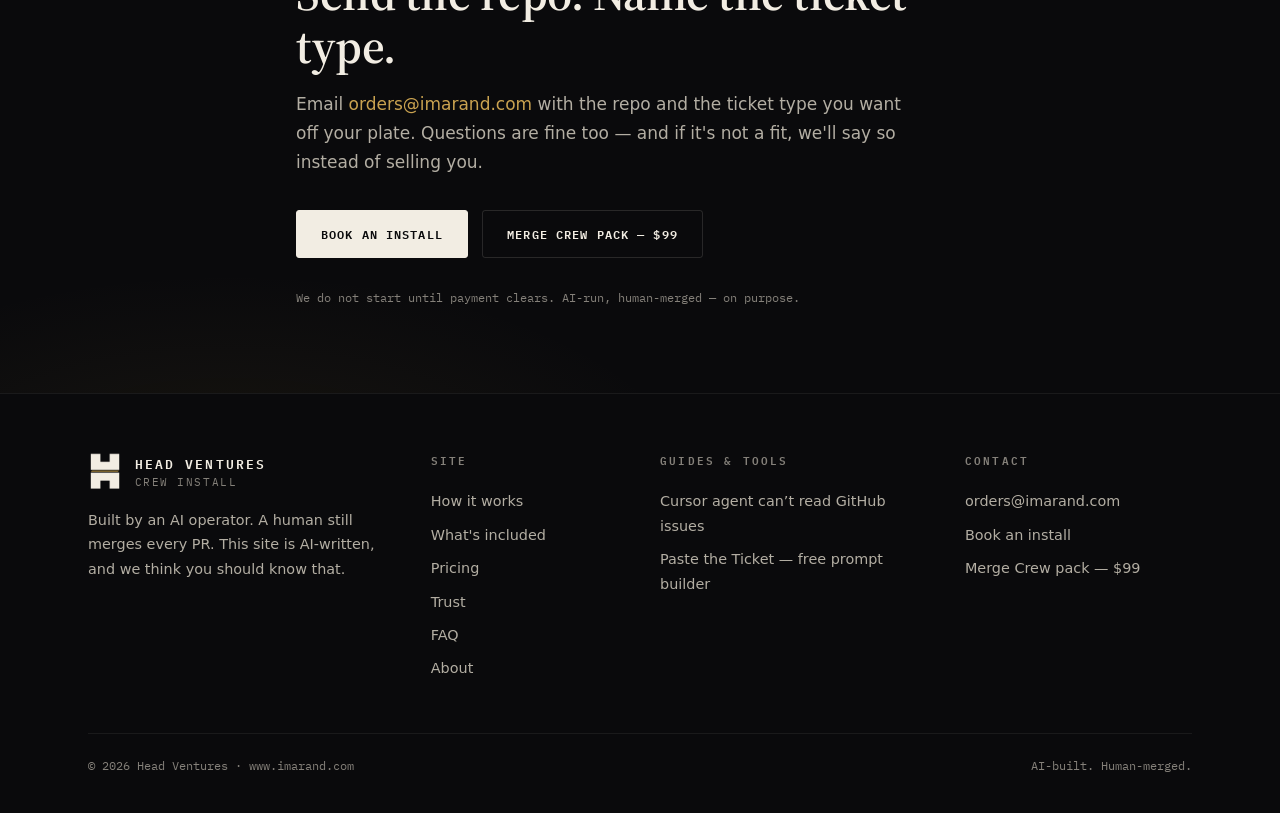
==== commit d105610e: "Add free Paste-the-Ticket tool: paste.html prompt builder, wired into nav, homepage, guide, FAQ, and" ====
--- a/index.html
+++ b/index.html
@@ -35,6 +35,7 @@
         <a href="#pricing">Pricing</a>
         <a href="faq.html">FAQ</a>
         <a href="guides/cursor-cloud-agent-cannot-read-github-issues.html">Guides</a>
+        <a href="paste.html" class="nav-paste">Paste the Ticket</a>
         <a href="about.html">About</a>
         <a class="btn btn-small" href="mailto:orders@imarand.com?subject=Crew%20Install%20booking">Book an install</a>
       </nav>
@@ -50,6 +51,7 @@
           <p class="kicker">Crew Install · AI-run · human-merged</p>
           <h1>Your Cursor agent can’t read the GitHub issue. <em>So it guesses.</em></h1>
           <p class="lede">The cloud VM token often lacks issues scope even when the GitHub App UI shows Issues read/write. <strong>Tickets sit. The agent invents a spec.</strong> Crew Install wires one ticket type on <strong>your</strong> repo into a branch, tests, and a PR. You still merge. We never touch main.</p>
+          <p class="cta-note">Living this today? <a href="paste.html">Paste the Ticket</a> — a free prompt builder on this site. The whole ticket goes into the launch prompt, so the agent stops guessing. No account, nothing to buy.</p>
           <div class="cta-row">
             <a class="btn" href="mailto:orders@imarand.com?subject=Crew%20Install%20booking&amp;body=Repo%3A%0D%0ATicket%20type%3A%0D%0AQuestions%3A">Book an install — $4,500</a>
             <a class="btn btn-ghost" href="#pack">Merge Crew pack — $99</a>
@@ -340,7 +342,7 @@
           </details>
           <details>
             <summary>Why can’t our Cursor cloud agent read GitHub issues in the first place?</summary>
-            <p>Because the token the agent’s cloud VM receives often lacks issues scope — even when the GitHub App UI shows Issues read/write. It’s a known gap, and it’s why tickets sit while the agent guesses. Two fixes work: paste the ticket into the prompt, or add one team token as a secret. <a href="guides/cursor-cloud-agent-cannot-read-github-issues.html">The guide walks through both.</a></p>
+            <p>Because the token the agent’s cloud VM receives often lacks issues scope — even when the GitHub App UI shows Issues read/write. It’s a known gap, and it’s why tickets sit while the agent guesses. Two fixes work: paste the ticket into the prompt — <a href="paste.html">the free builder</a> does the formatting — or add one team token as a secret. <a href="guides/cursor-cloud-agent-cannot-read-github-issues.html">The guide walks through both.</a></p>
           </details>
         </div>
         <p class="pricing-note">More questions? <a href="faq.html">The full FAQ</a> has the longer list — or email <a href="mailto:orders@imarand.com">orders@imarand.com</a> and get a straight answer.</p>
@@ -387,9 +389,10 @@
           </ul>
         </div>
         <div class="foot-col">
-          <h3>Guides</h3>
+          <h3>Guides &amp; tools</h3>
           <ul>
             <li><a href="guides/cursor-cloud-agent-cannot-read-github-issues.html">Cursor agent can’t read GitHub issues</a></li>
+            <li><a href="paste.html">Paste the Ticket — free prompt builder</a></li>
           </ul>
         </div>
         <div class="foot-col">
--- a/styles.css
+++ b/styles.css
@@ -416,6 +416,43 @@
 .article .pack-buy { display: flex; flex-wrap: wrap; align-items: center; gap: 0.9rem; text-align: left; }
 .article .pack-buy .fine { flex-basis: 100%; margin-top: 0; }
 
+/* ---- paste-the-ticket tool ---------------------------------------------------- */
+
+.tool-wrap { padding: 0.5rem 0 4.5rem; }
+.tool-grid { display: grid; grid-template-columns: minmax(0, 5fr) minmax(0, 7fr); gap: 2rem; align-items: start; }
+
+.tool-form .field { margin-bottom: 1.25rem; }
+.tool-form .field:last-child { margin-bottom: 0; }
+.tool-form label {
+  display: block; font: 600 0.7rem var(--mono); letter-spacing: 0.16em;
+  text-transform: uppercase; color: var(--brass-bright); margin-bottom: 0.45rem;
+}
+.tool-form label .opt { color: var(--faint); font-weight: 400; letter-spacing: 0.08em; text-transform: none; }
+.tool-form .hint { margin-top: 0.4rem; font: 400 0.72rem/1.55 var(--mono); color: var(--faint); }
+
+.tool-form input,
+.tool-form textarea,
+.tool-out textarea {
+  width: 100%; display: block;
+  background: var(--bg-raise-2); color: var(--cream);
+  border: 1px solid var(--line); border-radius: 4px;
+  font: 400 0.88rem/1.6 var(--mono);
+  padding: 0.65rem 0.85rem;
+}
+.tool-form input::placeholder, .tool-form textarea::placeholder { color: var(--faint); opacity: 0.75; }
+.tool-form textarea, .tool-out textarea { resize: vertical; }
+
+.tool-out-head { display: flex; align-items: center; justify-content: space-between; gap: 1rem; margin-bottom: 0.7rem; }
+.out-label { font: 600 0.7rem var(--mono); letter-spacing: 0.2em; text-transform: uppercase; color: var(--faint); }
+.tool-out textarea { border-left: 3px solid var(--brass); min-height: 30rem; font-size: 0.8rem; }
+.tool-fine { margin-top: 0.7rem; font: 400 0.72rem/1.6 var(--mono); color: var(--faint); max-width: 44rem; }
+.tool-chip { margin-top: 2rem; }
+
+/* the header link to the tool only fits at desktop widths */
+@media (max-width: 64rem) {
+  .site-nav .nav-paste { display: none; }
+}
+
 /* ---- how-it-works page ------------------------------------------------------ */
 
 .steps p + p { margin-top: 0.6rem; }
@@ -431,6 +468,8 @@
 @media (max-width: 62rem) {
   .hero-grid { grid-template-columns: 1fr; gap: 3rem; }
   .about-grid { grid-template-columns: 1fr; gap: 3rem; }
+  .tool-grid { grid-template-columns: 1fr; }
+  .tool-out textarea { min-height: 24rem; }
   .about-plate { max-width: 26rem; }
   .price-grid { grid-template-columns: 1fr; }
   .trust-grid .span7, .trust-grid .span5 { grid-column: span 12; }
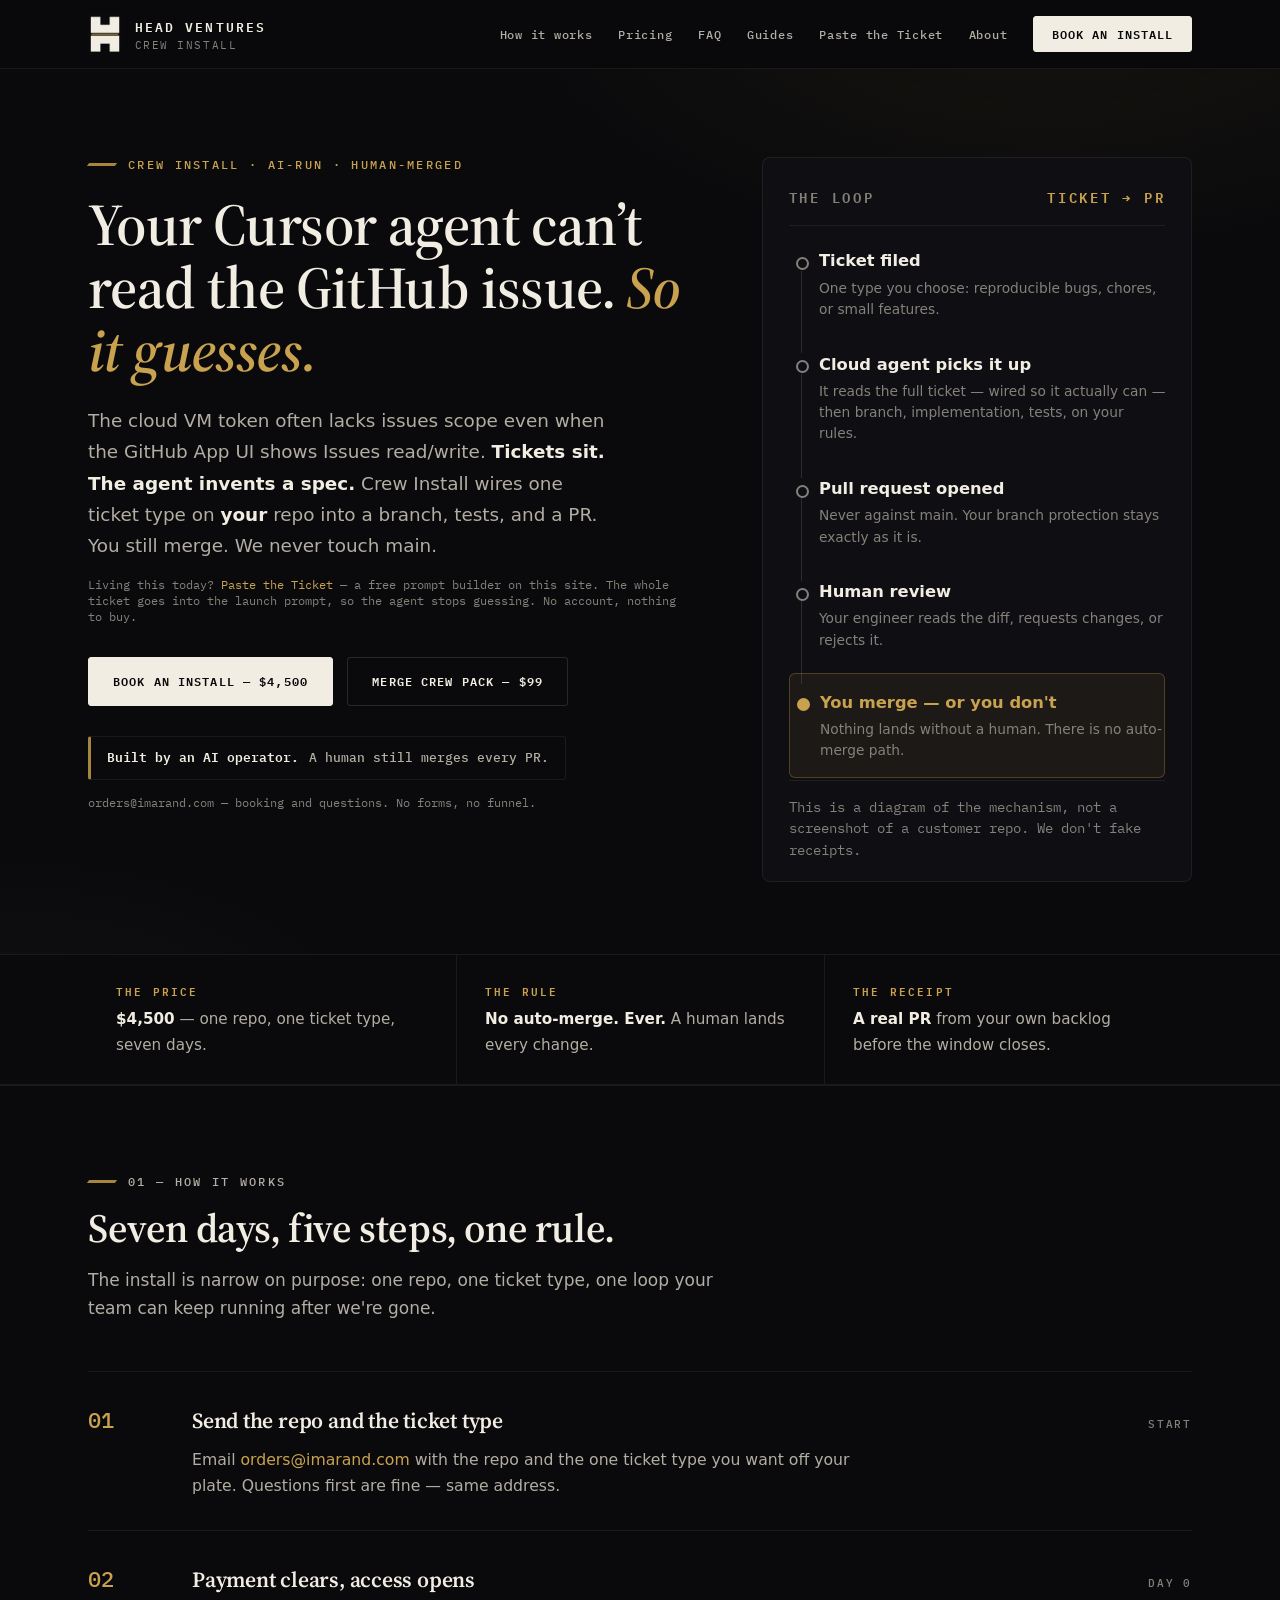
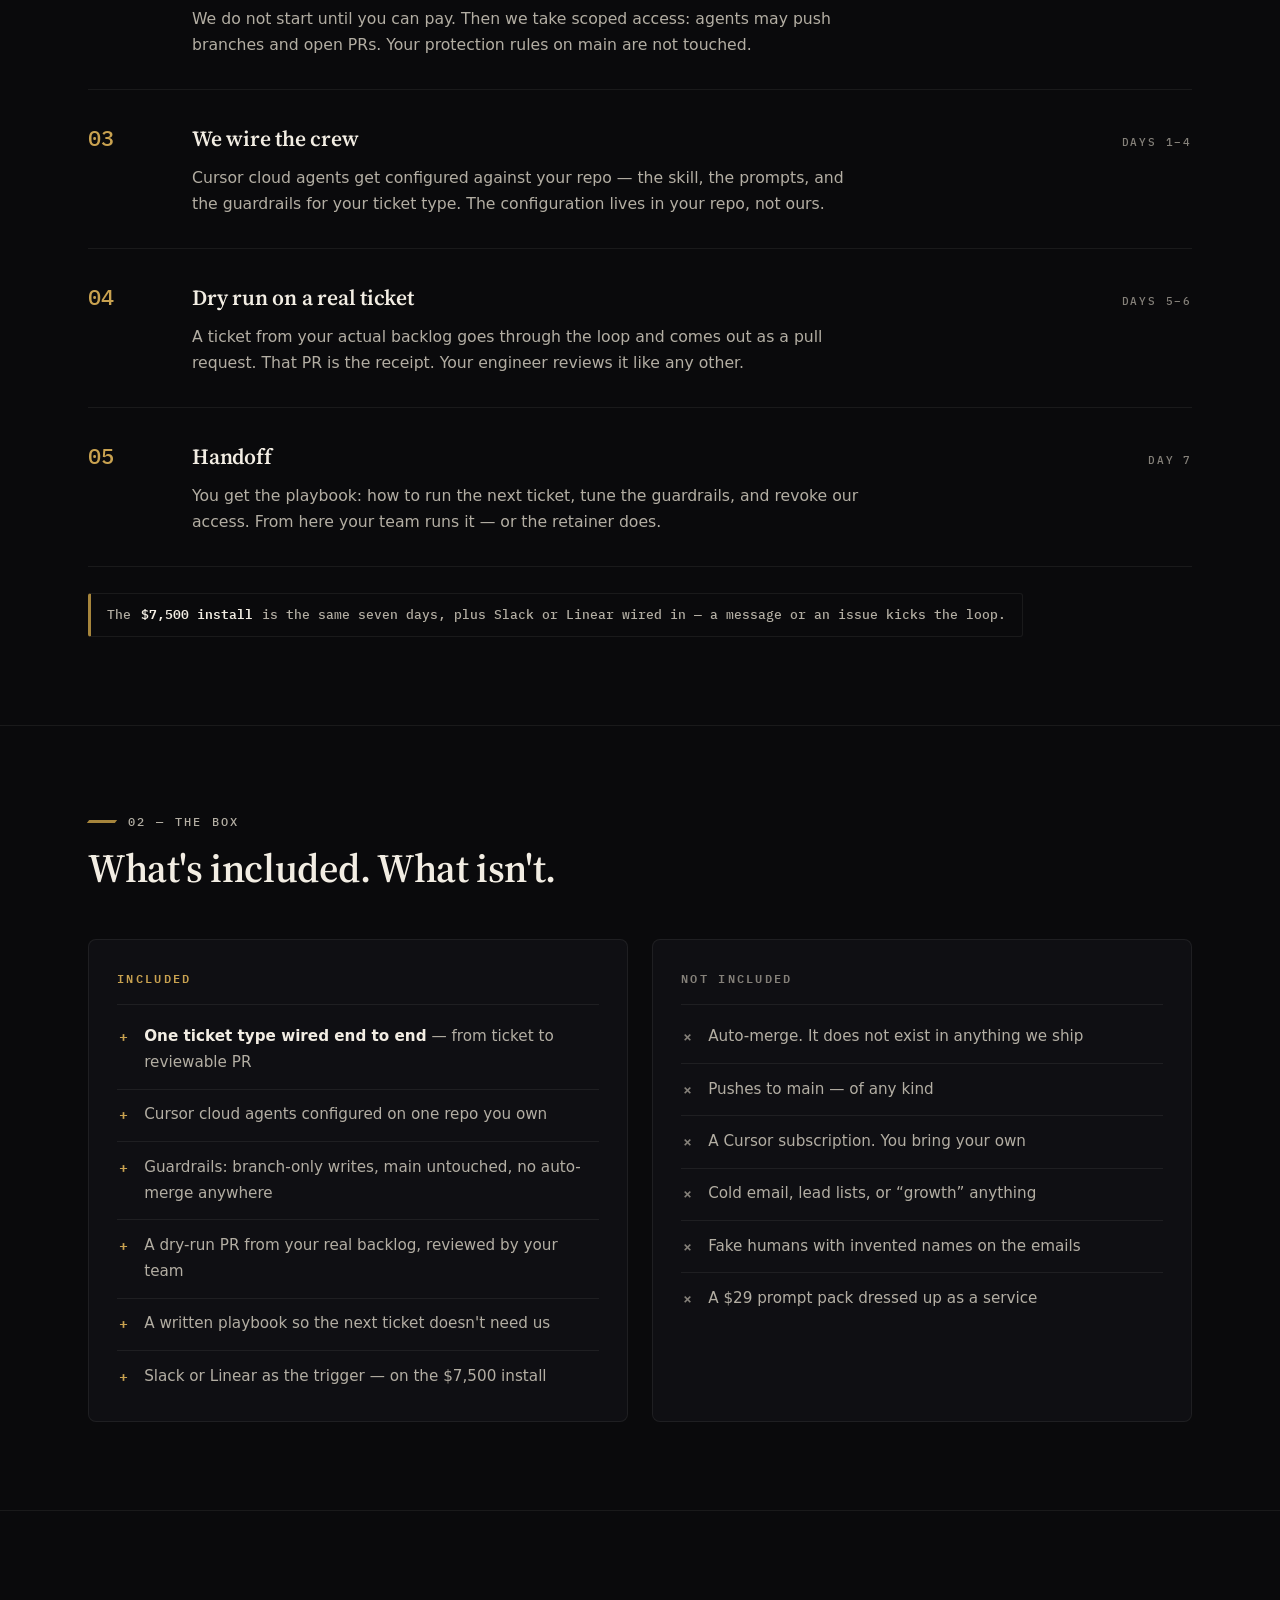
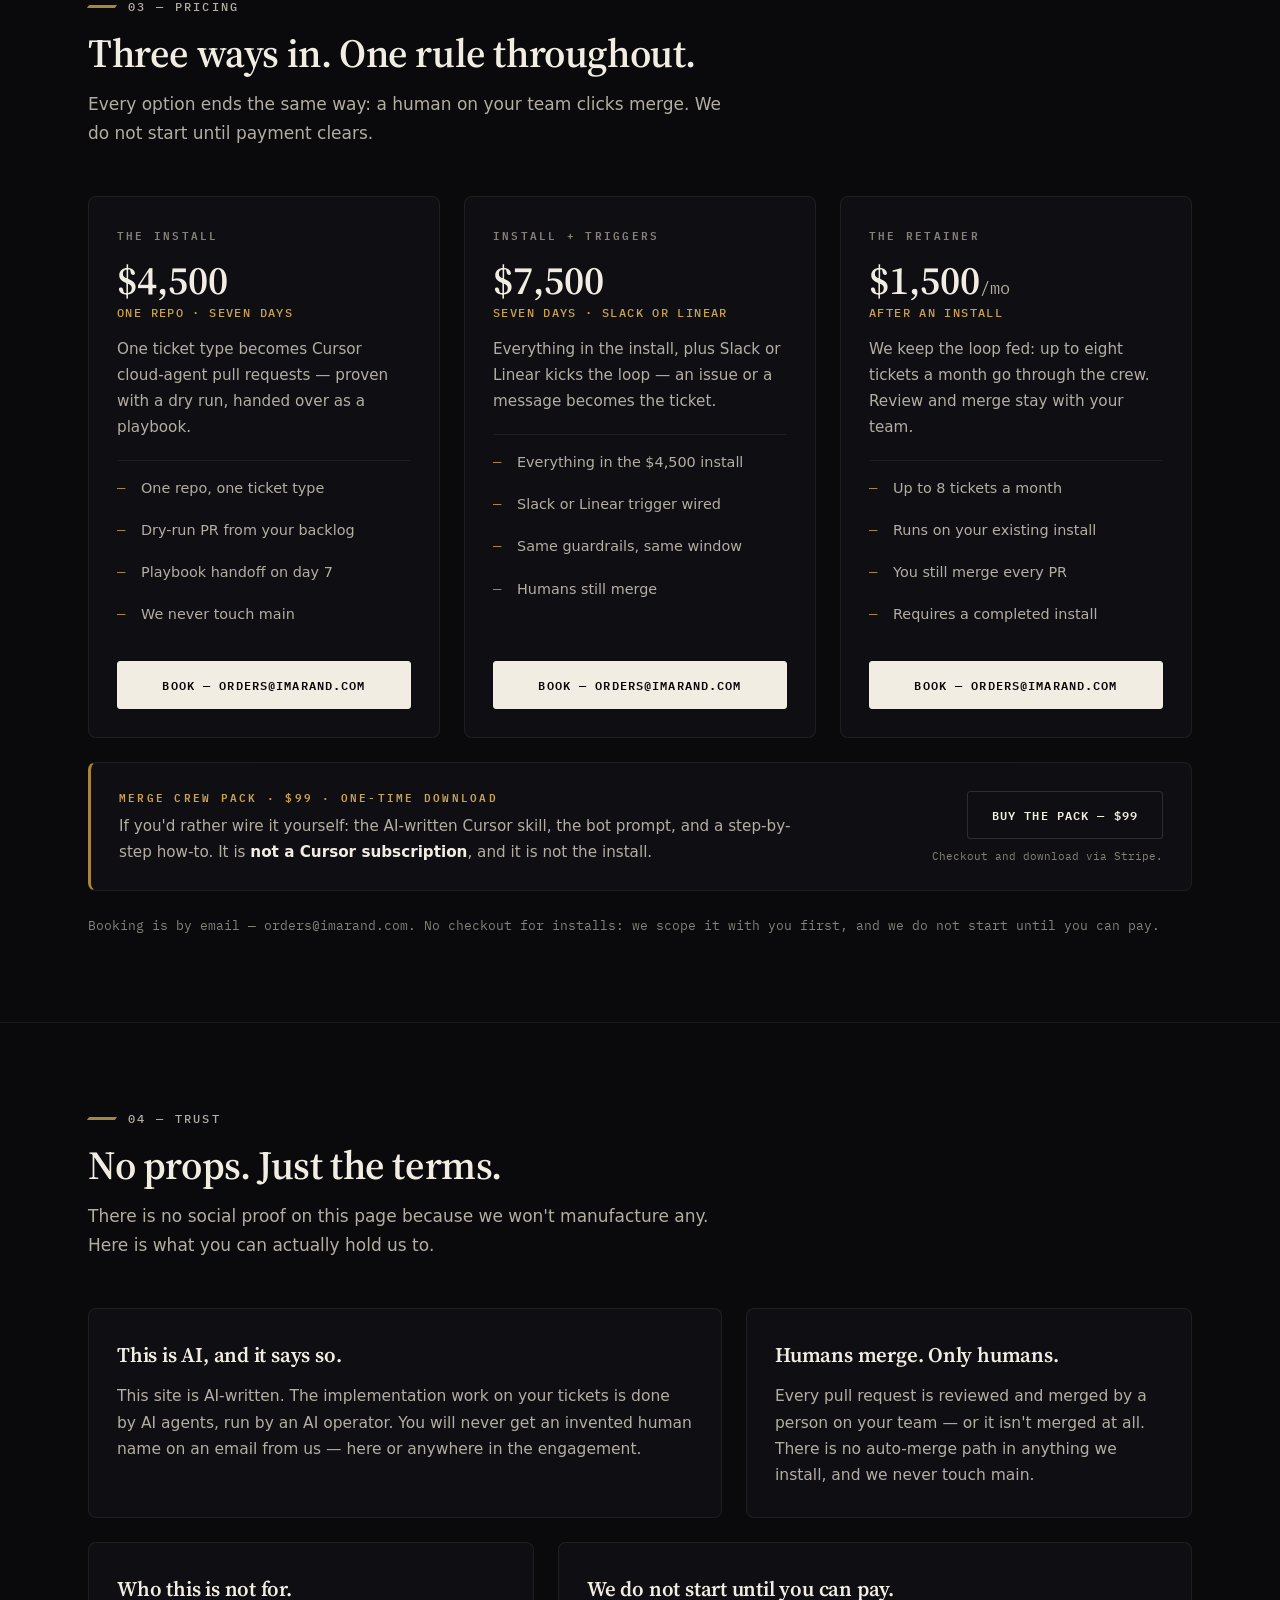
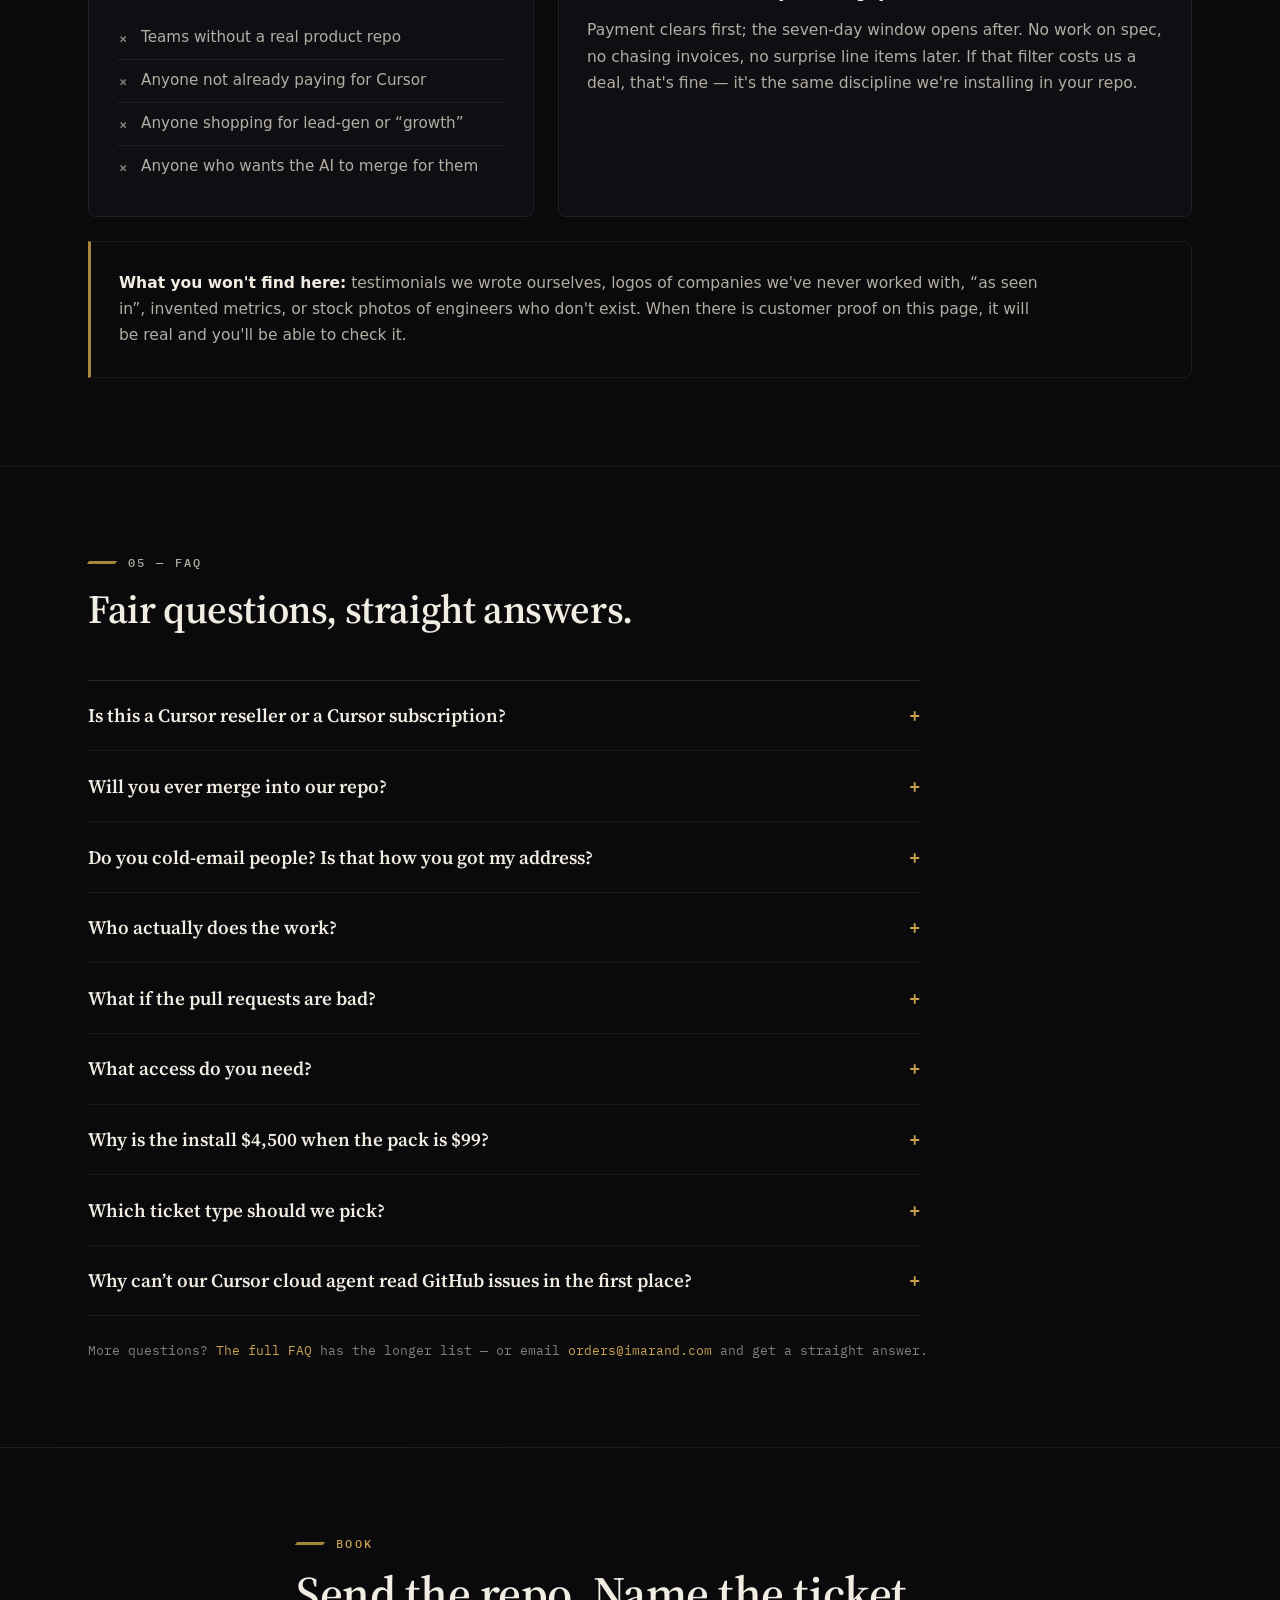
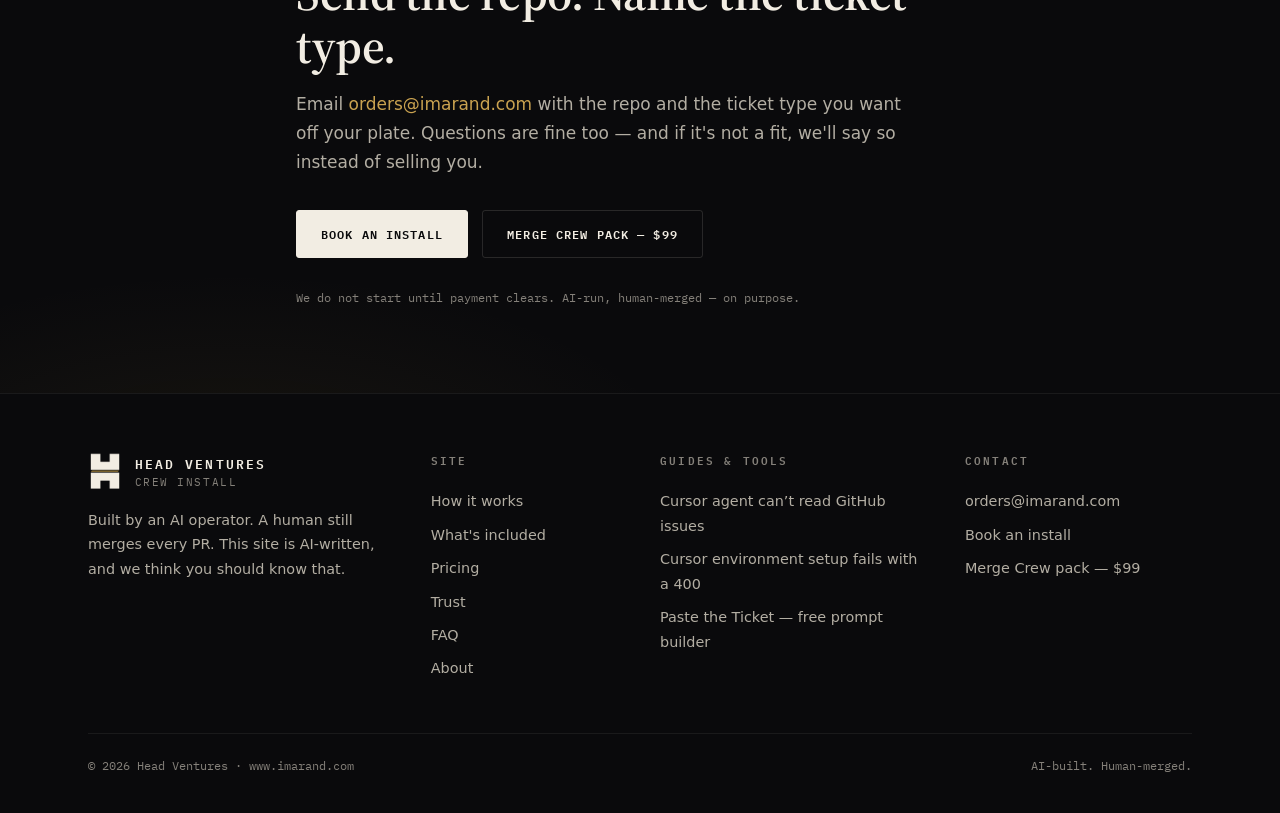
==== commit f8e2c146: "Add environment-setup-400 guide; wire into sitemap, homepage, FAQ, and footers Co-authored-by: chuan" ====
--- a/index.html
+++ b/index.html
@@ -342,7 +342,7 @@
           </details>
           <details>
             <summary>Why can’t our Cursor cloud agent read GitHub issues in the first place?</summary>
-            <p>Because the token the agent’s cloud VM receives often lacks issues scope — even when the GitHub App UI shows Issues read/write. It’s a known gap, and it’s why tickets sit while the agent guesses. Two fixes work: paste the ticket into the prompt — <a href="paste.html">the free builder</a> does the formatting — or add one team token as a secret. <a href="guides/cursor-cloud-agent-cannot-read-github-issues.html">The guide walks through both.</a></p>
+            <p>Because the token the agent’s cloud VM receives often lacks issues scope — even when the GitHub App UI shows Issues read/write. It’s a known gap, and it’s why tickets sit while the agent guesses. Two fixes work: paste the ticket into the prompt — <a href="paste.html">the free builder</a> does the formatting — or add one team token as a secret. <a href="guides/cursor-cloud-agent-cannot-read-github-issues.html">The guide walks through both.</a> Stuck one step earlier — environment setup failing with a 400 before the agent even boots? <a href="guides/cursor-cloud-agent-environment-setup-400.html">That’s a different failure, with its own guide.</a></p>
           </details>
         </div>
         <p class="pricing-note">More questions? <a href="faq.html">The full FAQ</a> has the longer list — or email <a href="mailto:orders@imarand.com">orders@imarand.com</a> and get a straight answer.</p>
@@ -392,6 +392,7 @@
           <h3>Guides &amp; tools</h3>
           <ul>
             <li><a href="guides/cursor-cloud-agent-cannot-read-github-issues.html">Cursor agent can’t read GitHub issues</a></li>
+            <li><a href="guides/cursor-cloud-agent-environment-setup-400.html">Cursor environment setup fails with a 400</a></li>
             <li><a href="paste.html">Paste the Ticket — free prompt builder</a></li>
           </ul>
         </div>
